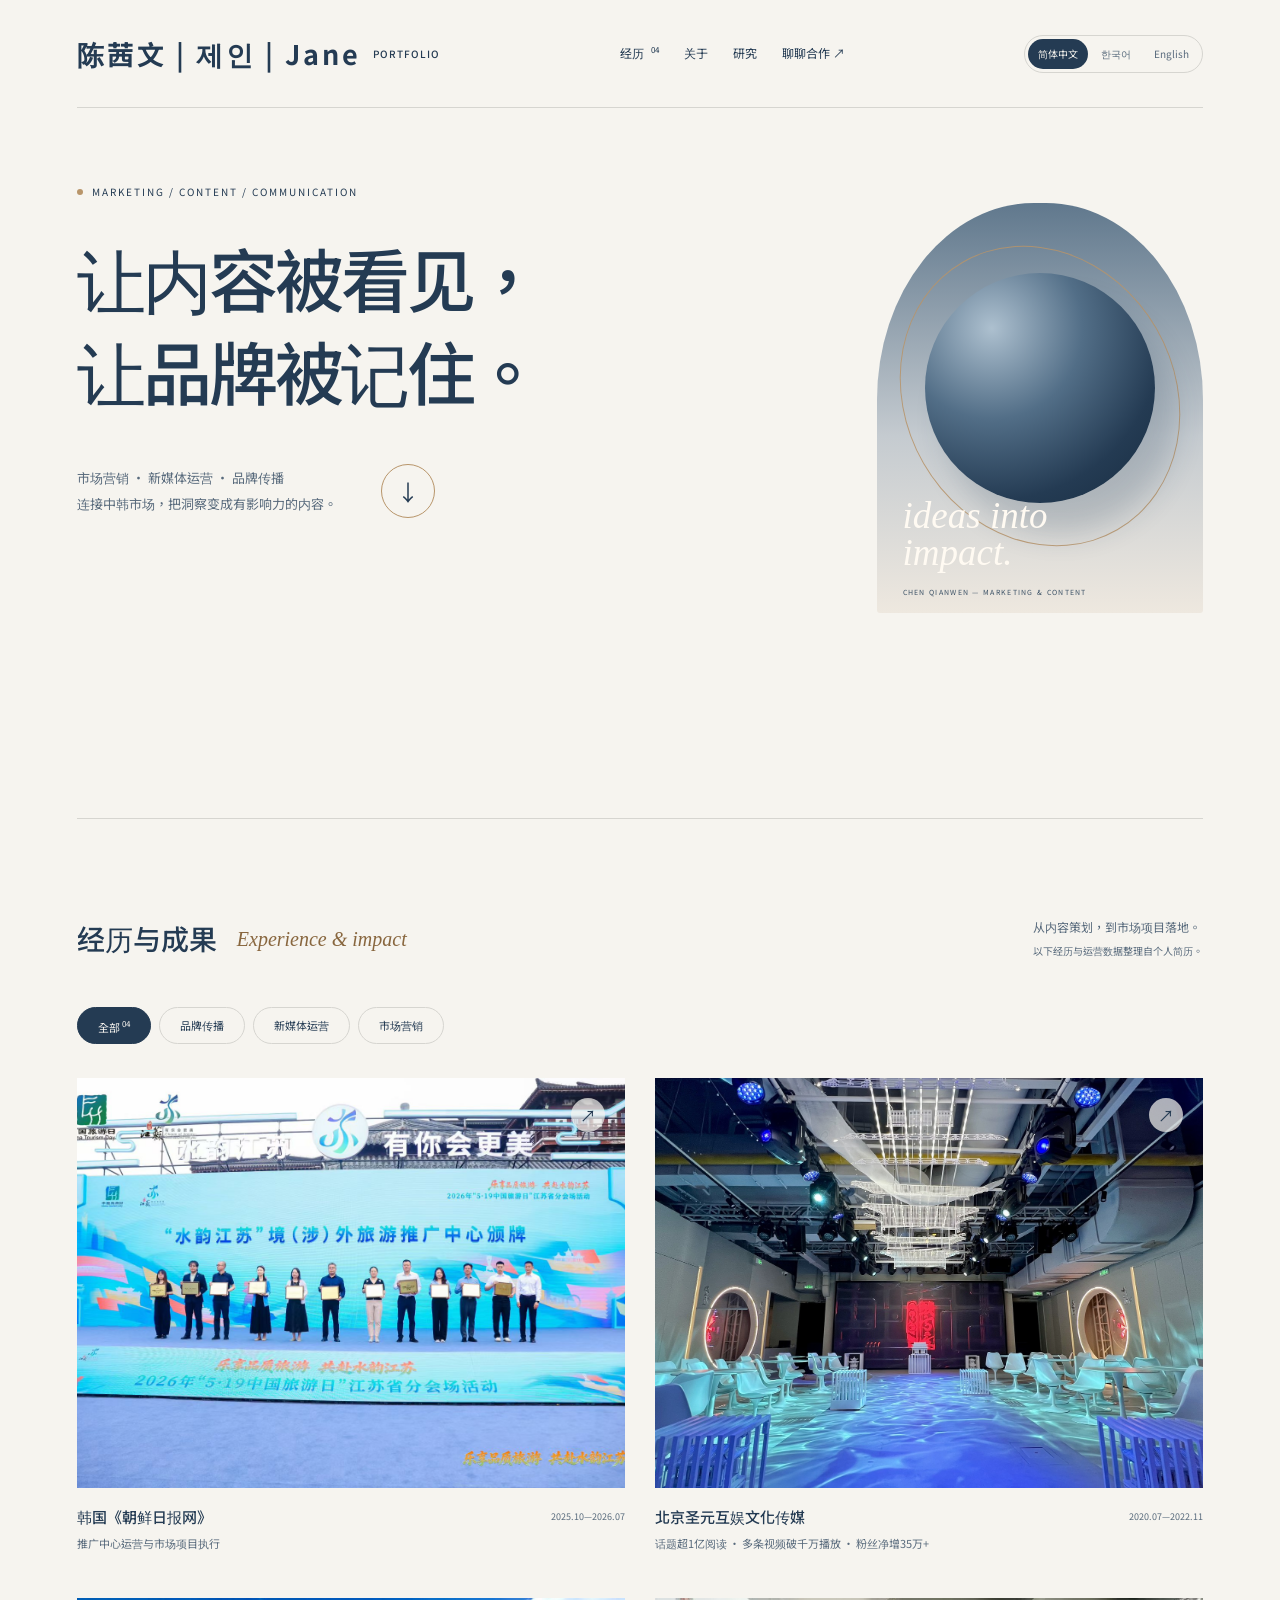
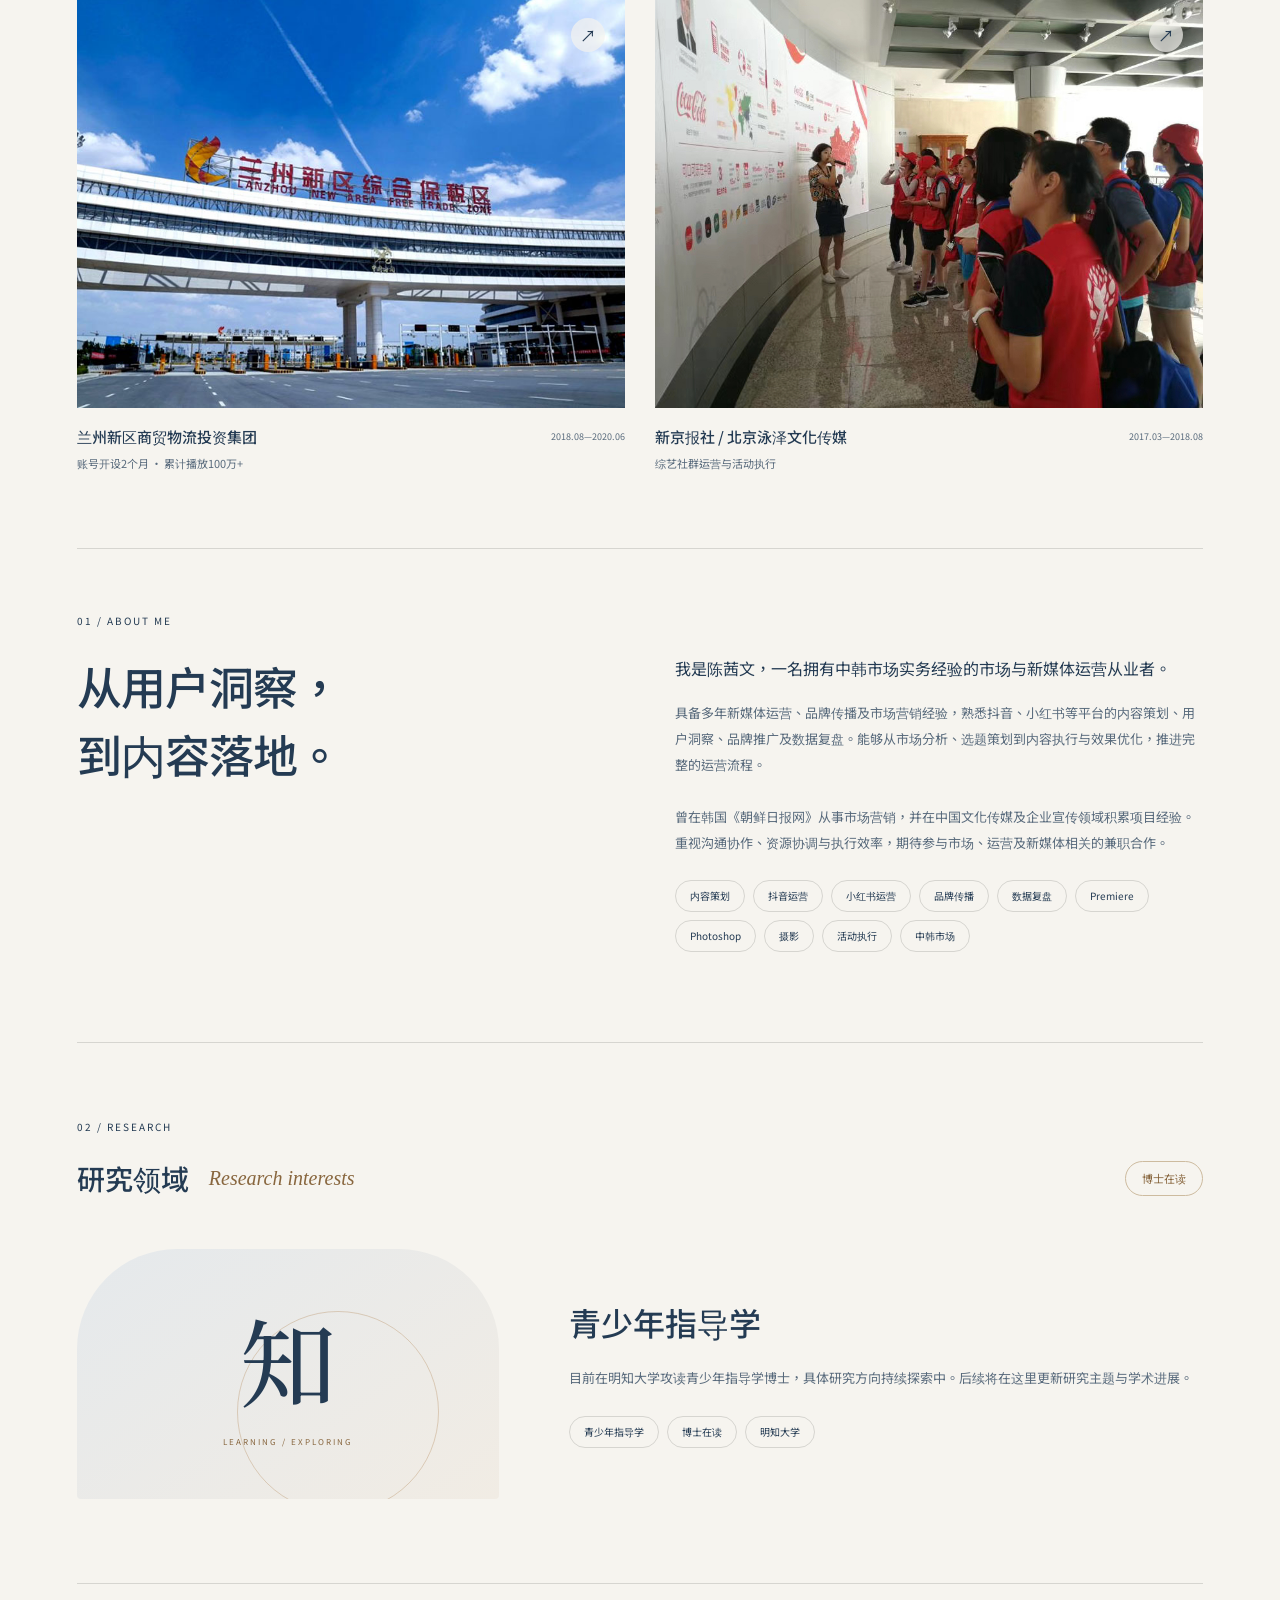
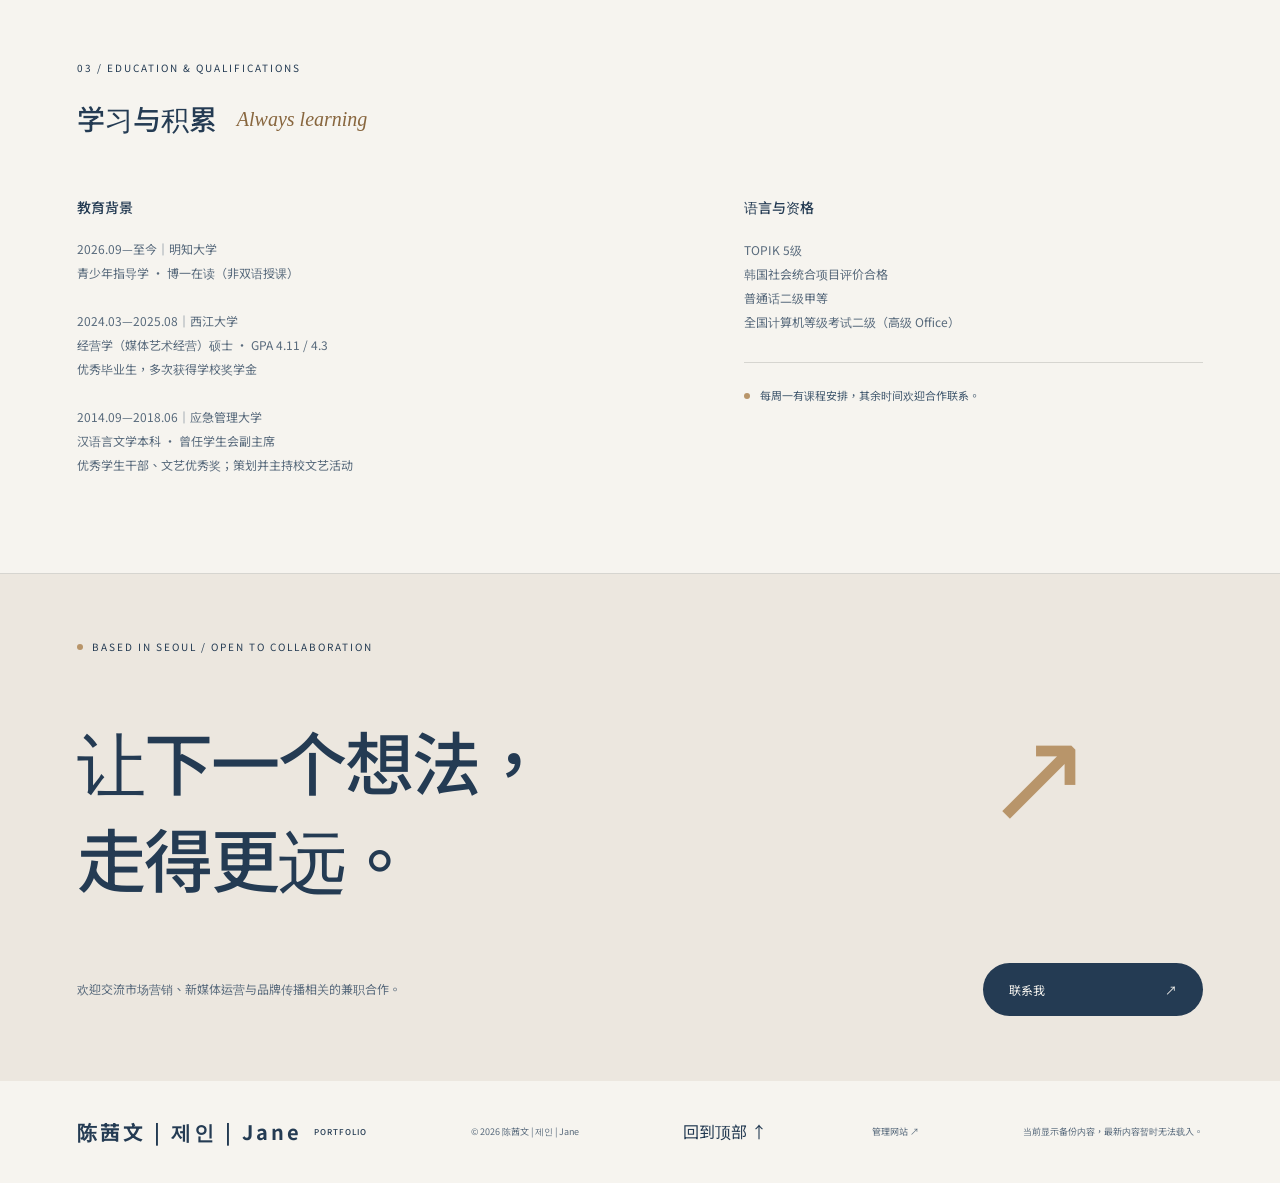
==== docs/index.html @ 46467ba8 "Refresh video portfolio script version" ====
<!doctype html><html lang="zh-Hans"><head><meta charset="utf-8"><meta name="viewport" content="width=device-width,initial-scale=1"><meta name="description" content="陈茜文｜市场营销、新媒体运营与品牌传播。中韩市场经验、内容策划、短视频运营与项目执行。"><meta name="theme-color" content="#f6f4ef"><title>陈茜文｜市场与新媒体运营</title><link rel="stylesheet" href="style.css"><style>
.video-section .section-heading{align-items:flex-start;gap:24px}.video-section .section-heading p{font-size:16px;max-width:480px}.video-grid{display:grid;grid-template-columns:repeat(3,minmax(0,1fr));gap:30px 24px}.video-card{display:block;border:1px solid #deded8;background:#fff;border-radius:8px;overflow:hidden;color:#243b53;text-decoration:none;transition:transform .2s,box-shadow .2s}.video-card:hover{transform:translateY(-4px);box-shadow:0 14px 35px #243b5314}.video-card:focus-visible{outline:3px solid #88663e;outline-offset:4px}.video-cover{aspect-ratio:16/9;position:relative;overflow:hidden;background:#e6eaec}.video-cover img{width:100%;height:100%;object-fit:cover;display:block;transition:transform .3s}.video-card:hover img{transform:scale(1.035)}.video-play{position:absolute;right:12px;bottom:12px;border-radius:24px;background:#243b53ed;color:#fff;padding:6px 13px;font-size:14px}.video-card h3{font-size:17px;line-height:1.6;font-weight:600;margin:18px 18px 10px;overflow-wrap:anywhere}.video-meta{display:flex;flex-wrap:wrap;justify-content:space-between;gap:8px;padding:0 18px 20px;font-size:14px;color:#586a7c}.video-profile{display:inline-block;border-bottom:1px solid #88663e;font-size:16px;padding:8px 0;margin-top:24px}.video-nav{white-space:nowrap}@media(max-width:1000px){.video-grid{grid-template-columns:repeat(2,minmax(0,1fr))}}@media(max-width:600px){.video-grid{grid-template-columns:1fr;gap:22px}.video-section .section-heading{display:block}.video-section .section-heading p{margin-top:18px}.video-card h3{font-size:17px}header nav{flex-wrap:wrap;justify-content:center}}
</style></head>
<body><header><a class="logo" href="#home" aria-label="陈茜文 首页">陈茜文<span>PORTFOLIO</span></a><nav aria-label="主要导航"><a href="#work">经历 <sup>04</sup></a><a href="#about">关于</a><a href="#research" class="research-nav">研究</a><a href="#contact">聊聊合作 ↗</a><a class="video-nav" href="#videos">视频</a></nav><div class="language-switch" role="group" aria-label="Language / 语言 / 언어"><button type="button" data-lang="zh" lang="zh-Hans" aria-pressed="true">简体中文</button><button type="button" data-lang="ko" lang="ko" aria-pressed="false">한국어</button><button type="button" data-lang="en" lang="en" aria-pressed="false">English</button></div></header>
<main><section class="hero" id="home"><div class="eyebrow"><span class="dot"></span> MARKETING / CONTENT / COMMUNICATION</div><h1>让内容被看见，<br>让品牌被记住<span class="period">.</span></h1><div class="hero-bottom"><p>市场营销 · 新媒体运营 · 品牌传播<br>连接中韩市场，把洞察变成有影响力的内容。</p><a class="round-link" href="#work" aria-label="探索项目经历">↓</a><span class="hero-index">BASED IN SEOUL<br>OPEN TO PART-TIME WORK</span></div><div class="hero-art" aria-hidden="true"><div class="art-orbit"></div><div class="art-disc"></div><span>ideas into<br>impact.</span><small>CHEN QIANWEN — MARKETING & CONTENT</small></div></section>
<section class="work section" id="work"><div class="section-heading"><h2>经历与成果<span>Experience & impact</span></h2><p>从内容策划，到市场项目落地。<br><small>以下经历与运营数据整理自个人简历。</small></p></div><div class="filters" role="group" aria-label="筛选经历"><button class="active" data-filter="all" aria-pressed="true">全部 <sup>04</sup></button><button data-filter="brand" aria-pressed="false">品牌传播</button><button data-filter="digital" aria-pressed="false">新媒体运营</button><button data-filter="editorial" aria-pressed="false">市场营销</button></div><div class="projects"><p class="empty-projects">正在读取项目经历…</p></div></section>
<section class="video-section section" id="videos" aria-labelledby="videos-heading"><div class="section-heading"><h2 id="videos-heading"><span class="heading-main">视频剪辑作品</span><span>Video editing</span></h2><p id="videos-intro">选自我的 B 站「XIXI剪的」合集，包含人物混剪、影视剪辑与活动视频。</p></div><div class="video-grid" id="video-gallery"></div><a class="video-profile" href="https://space.bilibili.com/10719712" target="_blank" rel="noopener noreferrer">查看我的 B 站主页</a></section>
<section class="about section" id="about"><div class="eyebrow">01 / ABOUT ME</div><div class="about-content"><h2>从用户洞察，<br>到内容落地。</h2><div><p>我是陈茜文，一名拥有中韩市场实务经验的市场与新媒体运营从业者。</p><p>从市场分析、选题策划到内容执行与效果优化，推动内容与品牌项目落地。</p><p class="template-note"></p><div class="skills"></div></div></div></section>
<section class="research section" id="research" aria-labelledby="research-heading"><div class="eyebrow">02 / RESEARCH</div><div class="section-heading"><h2 id="research-heading"><span class="heading-main">研究领域</span><span>Research interests</span></h2><span class="research-status">博士在读</span></div><div class="research-body"><div class="research-mark" aria-hidden="true"><span>知</span><small>LEARNING / EXPLORING</small></div><div class="research-content"><h3 id="research-area">青少年指导学</h3><p id="research-intro">目前在明知大学攻读青少年指导学博士，具体研究方向持续探索中。</p><div class="skills" id="research-keywords"></div><a id="research-link" target="_blank" rel="noopener noreferrer" hidden></a></div></div></section><section class="education section" id="education"><div class="eyebrow">03 / EDUCATION & QUALIFICATIONS</div><div class="section-heading"><h2>学习与积累<span>Always learning</span></h2></div><div class="education-grid"><div><h3>教育背景</h3><div id="education-content"></div></div><div><h3>语言与资格</h3><div id="qualification-content"></div><div class="availability"><span class="dot"></span><span id="availability"></span></div></div></div></section>
<section class="contact section" id="contact"><div class="eyebrow"><span class="dot"></span> BASED IN SEOUL / OPEN TO COLLABORATION</div><h2>让下一个想法，<br>走得<span class="serif">更远。</span><span class="contact-arrow">↗</span></h2><div class="contact-bottom"><p>欢迎交流市场营销、新媒体运营与品牌传播相关的兼职合作。</p><button id="contact-button">联系我 <span>↗</span></button></div><div id="contact-info" hidden></div></section></main>
<footer><a class="logo" href="#home">陈茜文<span>PORTFOLIO</span></a><p>© <span id="year">2026</span> 陈茜文</p><a href="#home">回到顶部 ↑</a><a id="admin-link" class="admin-link" href="admin/">管理网站</a></footer>
<dialog id="project-dialog"><button class="close" aria-label="关闭经历详情">✕</button><div class="eyebrow">EXPERIENCE / 项目与工作经历</div><h2 id="dialog-title"></h2><p id="dialog-description"></p><dl id="dialog-details"></dl><div class="dialog-note"></div></dialog><script src="ui-i18n.js"></script><script src="script.js?v=bilibili-20261122"></script></body></html>
---- docs/style.css ----
@import url('https://fonts.googleapis.com/css2?family=Noto+Sans+TC:wght@400;500;600;700;900&family=Noto+Serif+TC:wght@500;600&display=swap');
:root{--bg:#f5f4ef;--ink:#252823;--muted:#767970;--line:#d7d8cf;--green:#59694b}*{box-sizing:border-box}html{scroll-behavior:smooth;scroll-padding-top:100px}body{margin:0;background:var(--bg);color:var(--ink);font-family:'Noto Sans TC',sans-serif;-webkit-font-smoothing:antialiased}a{color:inherit;text-decoration:none}button{font:inherit;color:inherit;cursor:pointer}button:focus-visible,a:focus-visible{outline:2px solid var(--green);outline-offset:6px}header{height:108px;margin:0 6%;display:flex;align-items:center;justify-content:space-between;border-bottom:1px solid var(--line)}.logo{font-size:27px;font-weight:700;letter-spacing:3px;display:flex;align-items:center;gap:12px}.logo span{font-size:10px;letter-spacing:1px;font-weight:500}nav{display:flex;gap:38px;font-size:12px}nav sup{font-size:8px;margin-left:4px}.hero{position:relative;min-height:710px;margin:0 6%;padding:76px 0 54px}.eyebrow{font-size:10px;letter-spacing:2px;display:flex;gap:9px;align-items:center}.dot{width:6px;height:6px;border-radius:100%;background:#748064;display:inline-block}h1{font-size:clamp(48px,6.3vw,96px);line-height:1.35;letter-spacing:-4px;font-weight:500;margin:32px 0 34px}.serif{font-family:'Noto Serif TC',serif;font-weight:500}.period{color:var(--green)}.hero-bottom{display:flex;align-items:center;gap:44px}.hero-bottom p{font-size:13px;line-height:2;color:#666b60}.round-link{border:1px solid #aeb4a5;border-radius:100%;width:54px;height:54px;display:grid;place-items:center;font-size:22px;transition:.2s}.round-link:hover{background:var(--ink);color:var(--bg)}.hero-index{font-size:8px;line-height:1.7;letter-spacing:1.5px;display:none}.hero-art{position:absolute;width:30%;height:410px;right:3%;top:95px;background:#e6e7df;overflow:hidden;border-radius:48% 48% 3px 3px}.art-disc{width:230px;height:230px;position:absolute;top:70px;left:50%;transform:translateX(-50%);border-radius:50%;background:radial-gradient(circle at 30% 25%,#d3d9c1,#899674 50%,#4b5a3d 95%);box-shadow:20px 30px 30px #82886b44}.art-orbit{position:absolute;left:50%;top:38px;width:270px;height:310px;transform:translateX(-50%) rotate(-30deg);border:1px solid #b3baa5;border-radius:50%}.hero-art>span{position:absolute;bottom:42px;left:26px;font:italic 37px/1 Georgia,serif;color:#f9faf1;z-index:2}.hero-art>small{position:absolute;bottom:16px;left:26px;font-size:7px;letter-spacing:1.3px;color:#6c7460}.section{padding:76px 0;margin:0 6%;border-top:1px solid var(--line)}.section-heading{display:flex;justify-content:space-between;align-items:center}.section-heading h2{font-size:28px;font-weight:500;display:flex;gap:20px;align-items:center}.section-heading h2 span{font:italic 20px Georgia;color:#818574}.section-heading p{font-size:12px;line-height:1.9;color:#6d7168}.section-heading small{font-size:10px}.filters{display:flex;gap:8px;margin:24px 0 34px}.filters button{border:1px solid var(--line);border-radius:40px;padding:9px 20px;background:transparent;font-size:11px}.filters button.active{background:var(--ink);color:var(--bg);border-color:var(--ink)}.filters sup{font-size:8px}.projects{display:grid;grid-template-columns:1fr 1fr;gap:46px 30px}.project{border:0;padding:0;background:transparent;text-align:left;min-width:0}.project[hidden]{display:none}.project-art{height:410px;position:relative;overflow:hidden}.project-open{position:absolute;right:20px;top:20px;width:34px;height:34px;background:#ffffff55;border-radius:50%;display:grid;place-items:center;transition:transform .25s}.project:hover .project-open{transform:rotate(45deg);background:#fff}.art-caption{position:absolute;bottom:18px;left:22px;font-size:7px;letter-spacing:1.4px}.matcha{background:#dfe3d0}.matcha-type{position:absolute;left:50px;top:46px;font:100px/1.3 'Noto Serif TC',serif;color:#69755255}.tea-box{position:absolute;top:56px;left:48%;width:160px;height:267px;background:#f5f0df;transform:rotate(-9deg);box-shadow:18px 22px 24px #6d765a33;border-left:7px solid #dfd9c8;padding:24px;text-align:center}.tea-box>span{font:48px 'Noto Serif TC',serif;writing-mode:vertical-rl;display:block;margin:auto}.tea-box small{font-size:8px;letter-spacing:3px;display:block;margin-top:20px}.tea-box i{display:block;font-size:7px;font-style:normal;writing-mode:vertical-rl;position:absolute;bottom:24px;right:14px}.digital{background:#dcd3c7}.digital-back{font:italic 57px/.95 Georgia,serif;color:#f4f0e8;position:absolute;left:28px;top:48px}.phone{position:absolute;right:11%;top:40px;width:184px;height:330px;background:#faf8ef;border:5px solid #33382e;border-radius:25px;box-shadow:16px 20px 25px #726b6138;transform:rotate(9deg);padding:15px 12px;overflow:hidden}.phone-top{font:bold 18px Georgia}.phone-top span{float:right;font-size:12px}.phone-circle{height:110px;width:110px;margin:14px auto;background:radial-gradient(circle at 35% 30%,#cad0ab,#7a8960);border-radius:55% 45% 50% 40%}.phone small{font-size:5px;letter-spacing:.7px}.phone h4{font:20px/1.4 'Noto Serif TC',serif;margin:8px 0 12px}.phone-button{font-size:6px;background:#5b6949;color:white;padding:9px;border-radius:20px;text-align:center}.project-meta{display:flex;justify-content:space-between;align-items:start;padding-top:18px;gap:12px}.project-meta h3{font-size:16px;font-weight:500;margin:0}.project-meta h3 span{display:block;font-size:11px;color:var(--muted);margin-top:7px;font-weight:400}.project-meta>span{font-size:10px;color:var(--muted);padding-top:4px}.wide{grid-column:1/-1}.editorial{background:#d7d9d8;height:450px}.book{width:240px;height:330px;background:#f1efe4;position:absolute;left:18%;top:50px;transform:rotate(-10deg);box-shadow:15px 18px 20px #424b4930;border-left:7px solid #d6d4c9;padding:20px}.book small{font-size:6px;line-height:1.6;letter-spacing:1px}.book strong{font:36px/1.2 'Noto Serif TC',serif;display:block;margin-top:14px}.book strong span{font:12px/1.2 Georgia;display:inline-block;margin-left:14px}.book-window{height:105px;margin-top:17px;background:linear-gradient(120deg,#7a8b80 0%,#b8bfae 40%,#d9dbc3 40%,#d9dbc3 45%,#64776d 45%,#87978b 60%,#cbc9b3 60%);border-radius:45px 45px 0 0}.book p{font-size:7px}.editorial-title{position:absolute;right:12%;top:33%;font:italic 48px/1.1 Georgia,serif;color:#6a756d}.editorial-side{position:absolute;right:20px;top:60px;writing-mode:vertical-rl;font-size:7px;letter-spacing:2px}.about{padding-top:64px;padding-bottom:90px}.about-content{display:grid;grid-template-columns:1fr 1fr;gap:70px;margin-top:24px}.about h2{font-size:45px;line-height:1.5;font-weight:500;letter-spacing:-1px;margin:0}.about p{font-size:13px;line-height:2;color:#73776d;margin:0 0 16px}.about p:first-child{color:var(--ink);font-size:16px}.about .template-note{font-size:11px}.skills{display:flex;flex-wrap:wrap;gap:8px;margin-top:24px}.skills span{font-size:10px;border:1px solid var(--line);padding:7px 14px;border-radius:20px}.contact{background:#e8eadf;margin:0;padding:65px 6%}.contact h2{font-size:clamp(40px,5.4vw,78px);line-height:1.4;font-weight:500;letter-spacing:-2px;position:relative}.contact-arrow{position:absolute;right:10%;top:0;font:130px/1 sans-serif;font-weight:200;color:#758165}.contact-bottom{display:flex;justify-content:space-between;align-items:center}.contact-bottom p{font-size:12px;line-height:2;color:#6e7664}.contact-bottom button{background:var(--ink);border:0;color:#f5f4ef;border-radius:50px;padding:18px 26px;font-size:12px;min-width:220px;display:flex;justify-content:space-between}.contact-bottom button:hover{background:var(--green)}#contact-info{padding:24px;margin-top:24px;border:1px solid #bec5b2;font-size:13px;line-height:1.8}footer{padding:35px 6%;display:flex;justify-content:space-between;align-items:center}footer .logo{font-size:20px}footer .logo span{font-size:8px}footer p,footer>a:last-child{font-size:9px;color:var(--muted)}dialog{border:0;background:var(--bg);padding:54px;max-width:640px;width:90%;color:var(--ink);box-shadow:0 20px 100px #0003}dialog::backdrop{background:#25282399;backdrop-filter:blur(5px)}dialog h2{font-size:32px;margin:25px 0}dialog p{font-size:14px;line-height:2;color:#68705e}.close{position:absolute;right:20px;top:18px;border:0;background:none;font-size:22px}dl{display:grid;grid-template-columns:70px 1fr;font-size:12px;gap:12px;margin:30px 0}dd{margin:0;color:#68705e}.dialog-note{font-size:11px;line-height:1.8;padding-top:20px;border-top:1px solid var(--line);color:var(--muted)}
@media(min-width:1500px){header,main>.section:not(.contact),.hero{max-width:1400px;margin-left:auto;margin-right:auto}.hero-index{display:block}}@media(max-width:900px){.hero{min-height:630px}.hero-art{width:32%;height:330px;top:110px;right:0}.art-disc{width:180px;height:180px}.art-orbit{width:210px;height:240px}.hero-art>span{font-size:30px}.project-art{height:350px}.tea-box{left:42%;width:140px;height:240px}.matcha-type{left:25px}.phone{right:8%;width:160px;height:292px}.phone-circle{width:85px;height:85px}.editorial-title{right:8%;font-size:36px}.book{left:12%}.section-heading h2{display:block}.section-heading h2 span{display:block;margin-top:6px}.about-content{gap:35px}.about h2{font-size:38px}}
@media(max-width:600px){header{height:84px;margin:0 6%}.logo{font-size:23px;gap:7px}.logo span{font-size:8px}nav{gap:18px;font-size:10px}nav a:last-child{display:none}.hero{padding-top:42px;min-height:820px}.eyebrow{font-size:8px;letter-spacing:1.2px}h1{font-size:49px;letter-spacing:-2px;margin-top:25px}.hero-bottom{gap:25px}.hero-bottom p{font-size:11px}.round-link{width:44px;height:44px}.hero-art{top:400px;width:100%;height:330px;border-radius:45% 45% 3px 3px}.art-disc{width:210px;height:210px;top:40px}.art-orbit{top:15px;width:255px;height:280px}.hero-art>span{left:26px;bottom:35px;font-size:35px}.hero-art>small{bottom:12px}.section{padding:40px 0}.section-heading{display:block}.section-heading h2{font-size:24px;display:flex;gap:14px}.section-heading h2 span{font-size:17px;margin:0}.section-heading p{font-size:11px}.filters{gap:6px;margin:24px 0}.filters button{padding:8px 12px;font-size:10px}.projects{grid-template-columns:1fr;gap:32px}.wide{grid-column:auto}.project-art{height:360px}.tea-box{left:48%}.digital-back{font-size:54px}.phone{right:16%;width:168px;height:305px}.phone-circle{width:95px;height:95px}.editorial{height:370px}.book{width:200px;height:280px;left:18%;top:40px;padding:16px}.book strong{font-size:31px}.book-window{height:80px}.editorial-title{font-size:24px;right:5%;top:70%;z-index:2}.editorial-side{right:14px;top:35px;font-size:6px}.about-content{grid-template-columns:1fr;gap:24px}.about h2{font-size:36px}.contact{padding:42px 6%}.contact h2{font-size:42px}.contact-arrow{font-size:65px;right:0;top:35px}.contact-bottom{display:block}.contact-bottom button{margin-top:24px;width:100%}footer{gap:20px;flex-wrap:wrap}footer p{order:3;width:100%;margin:0}dialog{padding:44px 25px}dialog h2{font-size:25px}}
@media(prefers-reduced-motion:reduce){html{scroll-behavior:auto}*{transition:none!important}}
.about-content h2,.about-content p,.contact-bottom p{white-space:pre-line}.project-art.uploaded{background:#e8eadf}.uploaded img{width:100%;height:100%;object-fit:cover;transition:transform .35s}.project:hover .uploaded img{transform:scale(1.025)}.no-image{display:grid;place-items:center;height:100%;font-size:28px;color:#68705e}.dialog-image{width:100%;max-height:360px;object-fit:contain;background:#e9ebdf;margin-top:10px}dialog{max-height:85vh;overflow:auto}.contact-item{display:block;font-size:18px;padding:12px 0;border-bottom:1px solid #c7cebb;overflow-wrap:anywhere}.admin-link{font-size:9px;color:#767970}.content-error,.empty-projects{font-size:12px;line-height:1.8;color:#767970}footer{gap:16px}.project-art{isolation:isolate}
h1,.hero-bottom p{white-space:pre-line}h1{font-size:clamp(44px,5.4vw,82px);letter-spacing:-3px}.hero-art{right:0;width:29%}.project-meta h3{font-size:15px}.project-meta>span{font-size:9px;white-space:nowrap}.experience-art{display:flex;flex-direction:column;justify-content:center;padding:38px;background:#dce3d0;color:#3c4c32}.experience-brand{background:#e7ddd0;color:#62503f}.experience-digital{background:#dce1dd;color:#43564c}.case-number{position:absolute;top:0;right:25px;font:180px/1 Georgia,serif;opacity:.08}.case-label{font-size:9px;letter-spacing:1px;position:relative;z-index:1}.case-headline{font-size:clamp(22px,2.6vw,36px);line-height:1.6;font-weight:500;max-width:90%;margin:24px 0;position:relative;z-index:1}.case-company{font-size:10px;letter-spacing:1px;position:relative;z-index:1}.case-lines{position:absolute;bottom:-60px;right:-40px;width:270px;height:200px;border:1px solid currentColor;border-radius:50%;transform:rotate(-25deg);opacity:.15}.case-lines:after{content:'';position:absolute;inset:16px;border:1px solid currentColor;border-radius:50%}.education-grid{display:grid;grid-template-columns:1.3fr 1fr;gap:70px;margin:20px 0}.education-grid h3{font-size:14px;font-weight:500;margin-bottom:20px}#education-content,#qualification-content{white-space:pre-line;font-size:12px;line-height:2;color:#72776b}.availability{border-top:1px solid var(--line);margin-top:28px;padding-top:22px;display:flex;align-items:start;gap:10px;font-size:11px;line-height:1.9;color:#657451}.availability .dot{margin-top:8px;flex-shrink:0}#dialog-description{white-space:pre-line}.project-external{display:inline-block;border-bottom:1px solid #889578;font-size:12px;margin-bottom:22px;padding:8px 0}.dialog-note:empty{display:none}@media(max-width:600px){h1{font-size:39px;letter-spacing:-1.5px}.hero-art{width:100%}.education-grid{grid-template-columns:1fr;gap:25px}.project-meta{flex-direction:column;gap:5px}.project-art{height:320px}.experience-art{padding:27px}.case-headline{font-size:27px}.hero-bottom p{font-size:10px}.round-link{flex-shrink:0}}
/* Palette 01 — cream, deep navy, muted gold. */
:root{--bg:#f6f4ef;--ink:#243b53;--muted:#586a7c;--line:#d6d5d0;--green:#243b53;--gold:#b8956a}
body{background:var(--bg);color:var(--ink)}::selection{background:#d9c4a7;color:#243b53}.dot{background:var(--gold)}.hero-bottom p,.section-heading p,.about p,.contact-bottom p{color:var(--muted)}.section-heading h2 span{color:#88663e}.period{color:var(--gold)}.round-link{border-color:var(--gold)}.round-link:hover{background:var(--ink);color:var(--bg)}.hero-art{background:linear-gradient(180deg,#60788d 0%,#c5cbd0 57%,#eee8df 100%)}.art-disc{background:radial-gradient(circle at 29% 24%,#adc0cf 0%,#526e87 38%,#243b53 72%,#172c40 100%);box-shadow:20px 30px 30px #243b5333}.art-orbit{border-color:#b8956a;opacity:.85}.hero-art>span{color:#fffaf2}.hero-art>small{color:#3c5266}.filters button.active{background:var(--ink);color:var(--bg)}.project-open{background:#f6f4efb3;color:#243b53}.project:hover .project-open{background:#fffaf2}.experience-art{background:#e9e8e3;color:#243b53}.experience-brand{background:#eee7dc;color:#243b53}.experience-digital{background:#e6eaec;color:#243b53}.case-label{color:#586a7c}.case-lines{color:#a27c4d;opacity:.35}.case-number{color:#243b53;opacity:.065}.project-art.uploaded,.dialog-image{background:#e6eaec}.case-company{color:#42596f}.project-meta h3 span,.project-meta>span{color:#586a7c}.about p:first-child{color:#243b53}#education-content,#qualification-content{color:#586a7c}.availability{color:#42596f}.contact{background:#ece7df}.contact-arrow{color:#b8956a}.contact-bottom button{background:#243b53;color:#f6f4ef}.contact-bottom button:hover{background:#344f68}#contact-info{border-color:#cdbb9f}.contact-item{border-color:#d0c7b8}.contact-item:hover,.project-external:hover{color:#88663e}.project-external{border-color:#b8956a}.admin-link,.content-error,.empty-projects,footer p,footer>a:last-child{color:#586a7c}dialog p,dd{color:#586a7c}dialog::backdrop{background:#172c4099}.dialog-note{color:#586a7c}
header{gap:24px}.language-switch{display:flex;gap:3px;flex-shrink:0;border:1px solid #d6d5d0;border-radius:30px;padding:3px}.language-switch button{font:inherit;font-size:10px;padding:7px 10px;border:0;border-radius:24px;color:#586a7c;background:transparent;white-space:nowrap}.language-switch button[aria-pressed="true"]{background:#243b53;color:#f6f4ef}.language-switch button:hover{background:#e6eaec;color:#243b53}.language-switch button[aria-pressed="true"]:hover{background:#344f68;color:#fff}.section-heading h2 .heading-main{font:inherit;color:inherit;margin:0}.contact-heading-text{white-space:pre-line}.hero h1{max-width:66%}html[lang="en"] .hero h1,html[lang="ko"] .hero h1{font-size:clamp(34px,4.2vw,64px);letter-spacing:-1.8px;line-height:1.45;word-break:keep-all}html[lang="en"] .hero-bottom p,html[lang="ko"] .hero-bottom p{max-width:56%;font-size:12px}.case-company{overflow-wrap:anywhere}.project-meta h3{overflow-wrap:anywhere}.project-meta>span{flex-shrink:0}html[lang="en"] .logo,html[lang="ko"] .logo{font-size:20px;letter-spacing:1px}html[lang="en"] .hero-index,html[lang="ko"] .hero-index{display:none}.case-headline{overflow-wrap:anywhere}.language-switch button:focus-visible{outline-color:#88663e}@media(max-width:1000px){header{gap:16px;flex-wrap:wrap;height:auto;min-height:108px;padding:20px 0}.language-switch{margin-left:auto}nav{gap:22px}}@media(max-width:600px){header{min-height:125px;padding:18px 0;gap:15px}header nav{gap:18px}.language-switch{width:100%;justify-content:center;margin:0}.language-switch button{flex:1;font-size:11px}.hero h1{max-width:100%}html[lang="en"] .hero h1,html[lang="ko"] .hero h1{font-size:32px;letter-spacing:-.9px}html[lang="en"] .hero-bottom p,html[lang="ko"] .hero-bottom p{max-width:78%;font-size:10px}.hero-bottom{gap:18px}.hero-art{top:410px}.section-heading h2{flex-wrap:wrap;gap:6px 14px}html[lang="en"] .logo,html[lang="ko"] .logo{font-size:16px}.filters{flex-wrap:wrap}.case-headline{font-size:25px}}
.research-status{font-size:11px;color:#88663e;border:1px solid #cdbb9f;border-radius:24px;padding:8px 16px;white-space:nowrap}.research-body{display:grid;grid-template-columns:1fr 1.5fr;gap:70px;align-items:center;margin:26px 0 8px}.research-mark{min-height:250px;border-radius:100px 100px 4px 4px;background:linear-gradient(145deg,#e5e9ec,#f1ece4);display:flex;flex-direction:column;align-items:center;justify-content:center;position:relative;overflow:hidden}.research-mark:before{content:'';position:absolute;width:200px;height:200px;border:1px solid #b8956a;border-radius:50%;transform:translate(50px,38px);opacity:.4}.research-mark>span{font-family:'Noto Serif TC',serif;font-size:96px;line-height:1.2;color:#243b53;z-index:1;font-weight:500}.research-mark>small{font-size:8px;letter-spacing:2px;color:#88663e;margin-top:20px;z-index:1}.research-content h3{font-size:32px;font-weight:500;margin:0 0 20px;line-height:1.4}.research-content>p{white-space:pre-line;font-size:13px;line-height:2;color:#586a7c}.research-content .skills{margin-top:25px}#research-link{display:inline-block;margin-top:24px;border-bottom:1px solid #b8956a;padding:6px 0;font-size:12px}#research-link[hidden]{display:none}.research-nav{white-space:nowrap}header nav{gap:25px}@media(max-width:900px){.research-body{gap:35px;grid-template-columns:1fr 1.4fr}.research-content h3{font-size:27px}}@media(max-width:600px){header nav{gap:15px}.research .section-heading{display:flex;flex-wrap:wrap;gap:12px;margin-bottom:25px}.research .section-heading h2{margin:0}.research-body{grid-template-columns:1fr;gap:24px}.research-mark{min-height:170px;border-radius:70px 70px 4px 4px}.research-mark>span{font-size:68px}.research-content h3{font-size:27px}.research-content>p{font-size:12px}html[lang="en"] header .logo,html[lang="ko"] header .logo{font-size:15px}html[lang="en"] header nav,html[lang="ko"] header nav{gap:14px}}
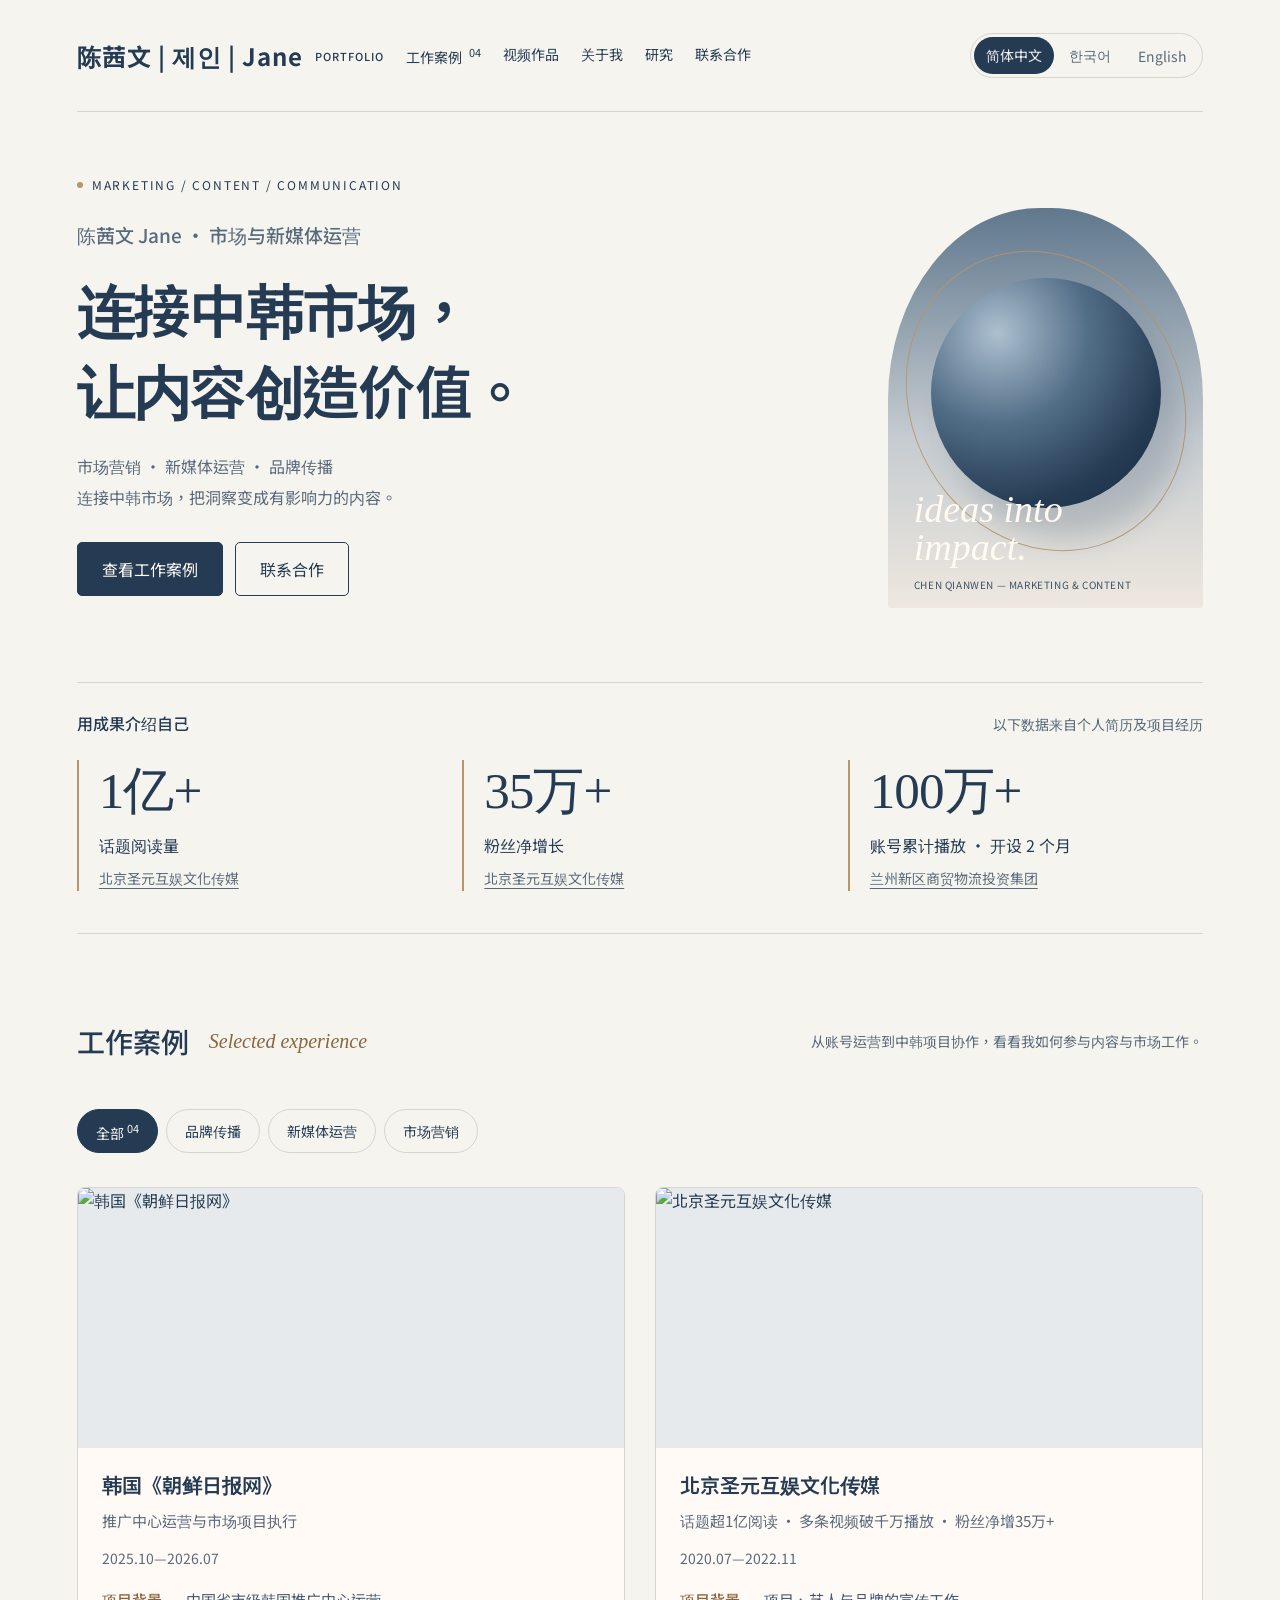
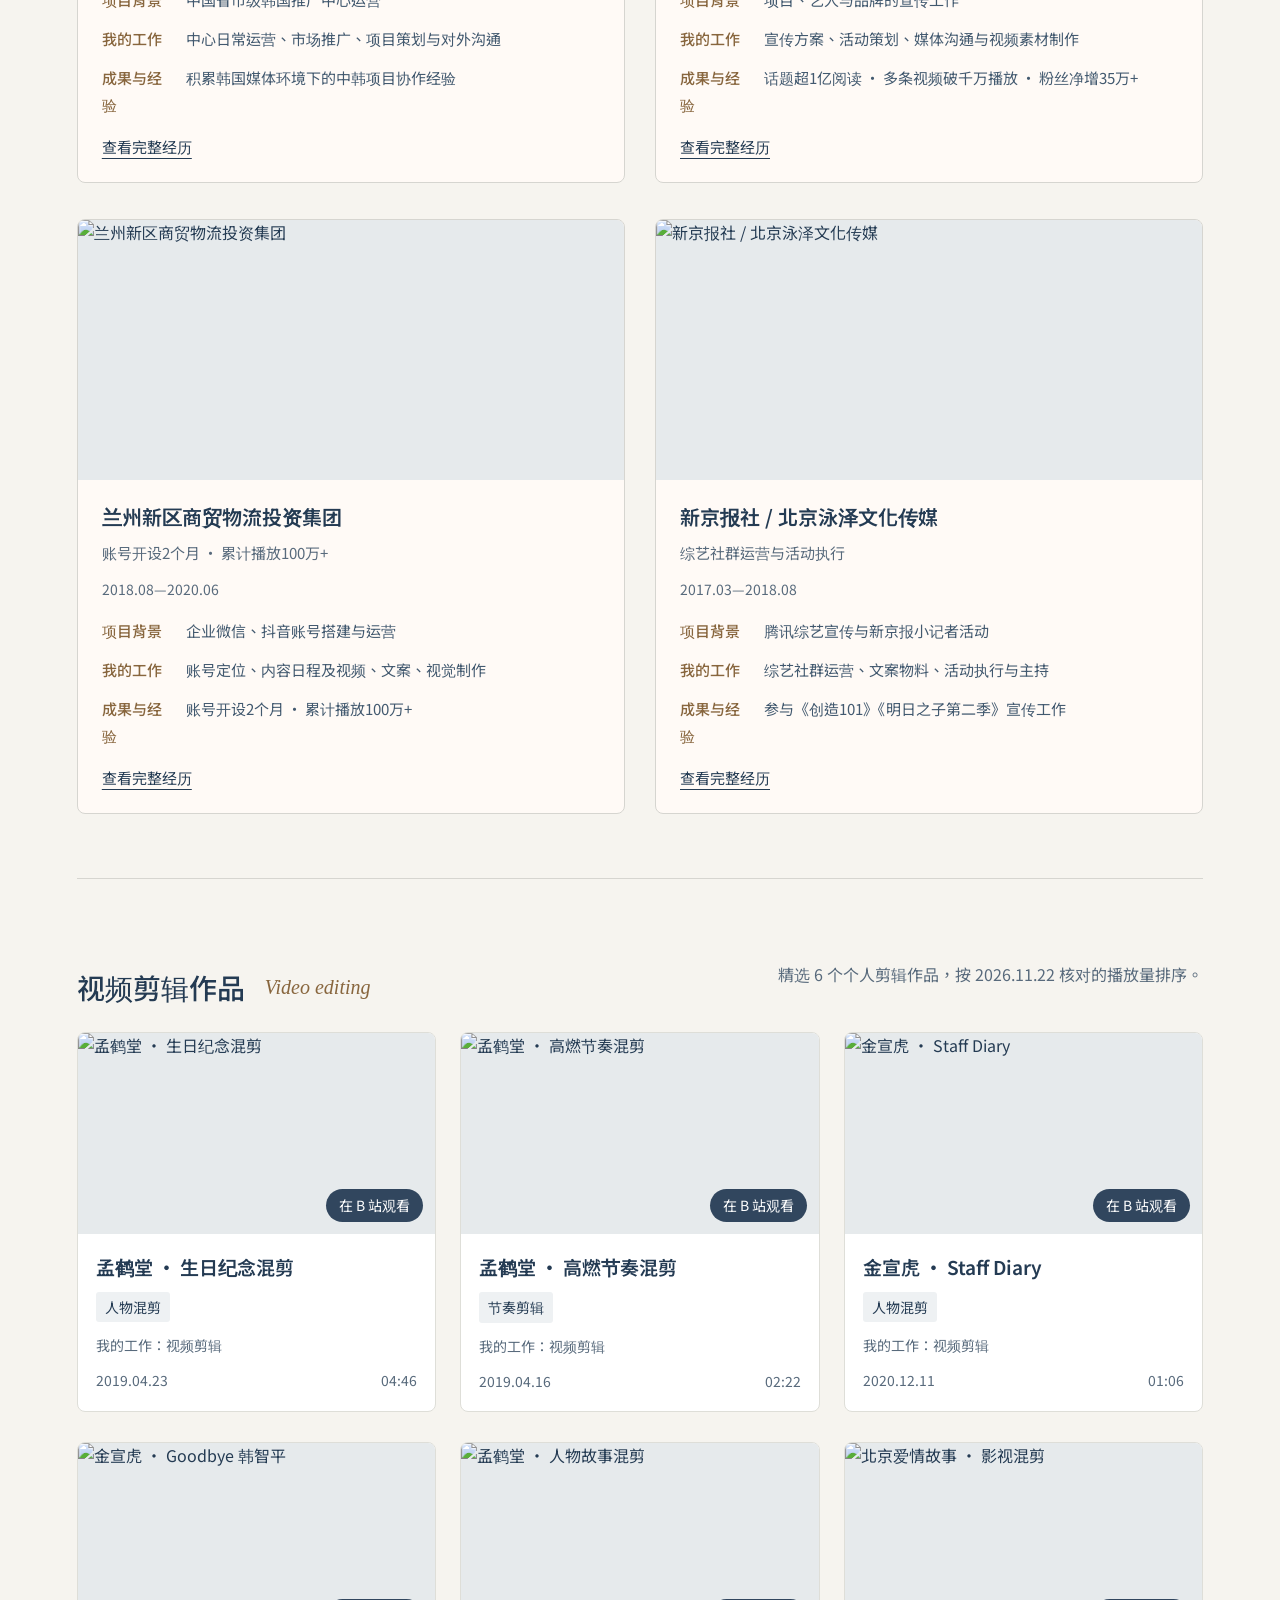
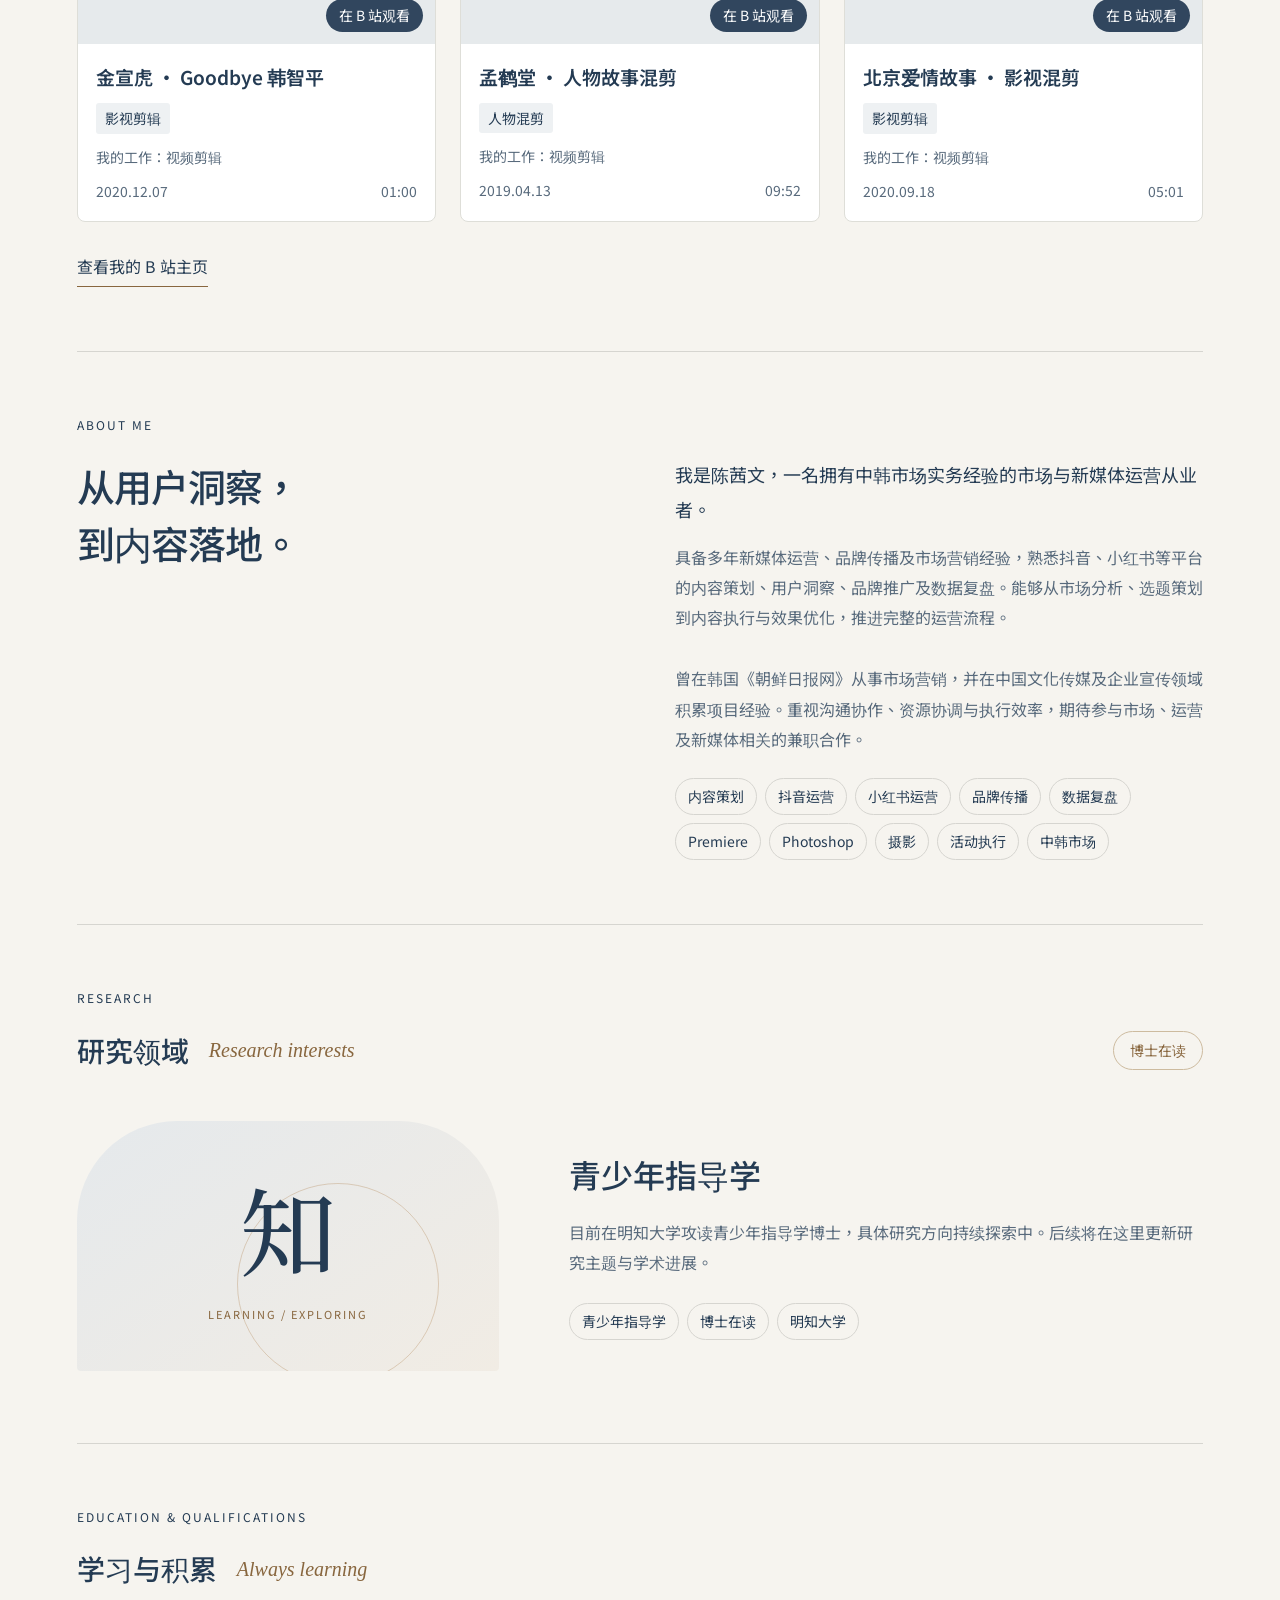
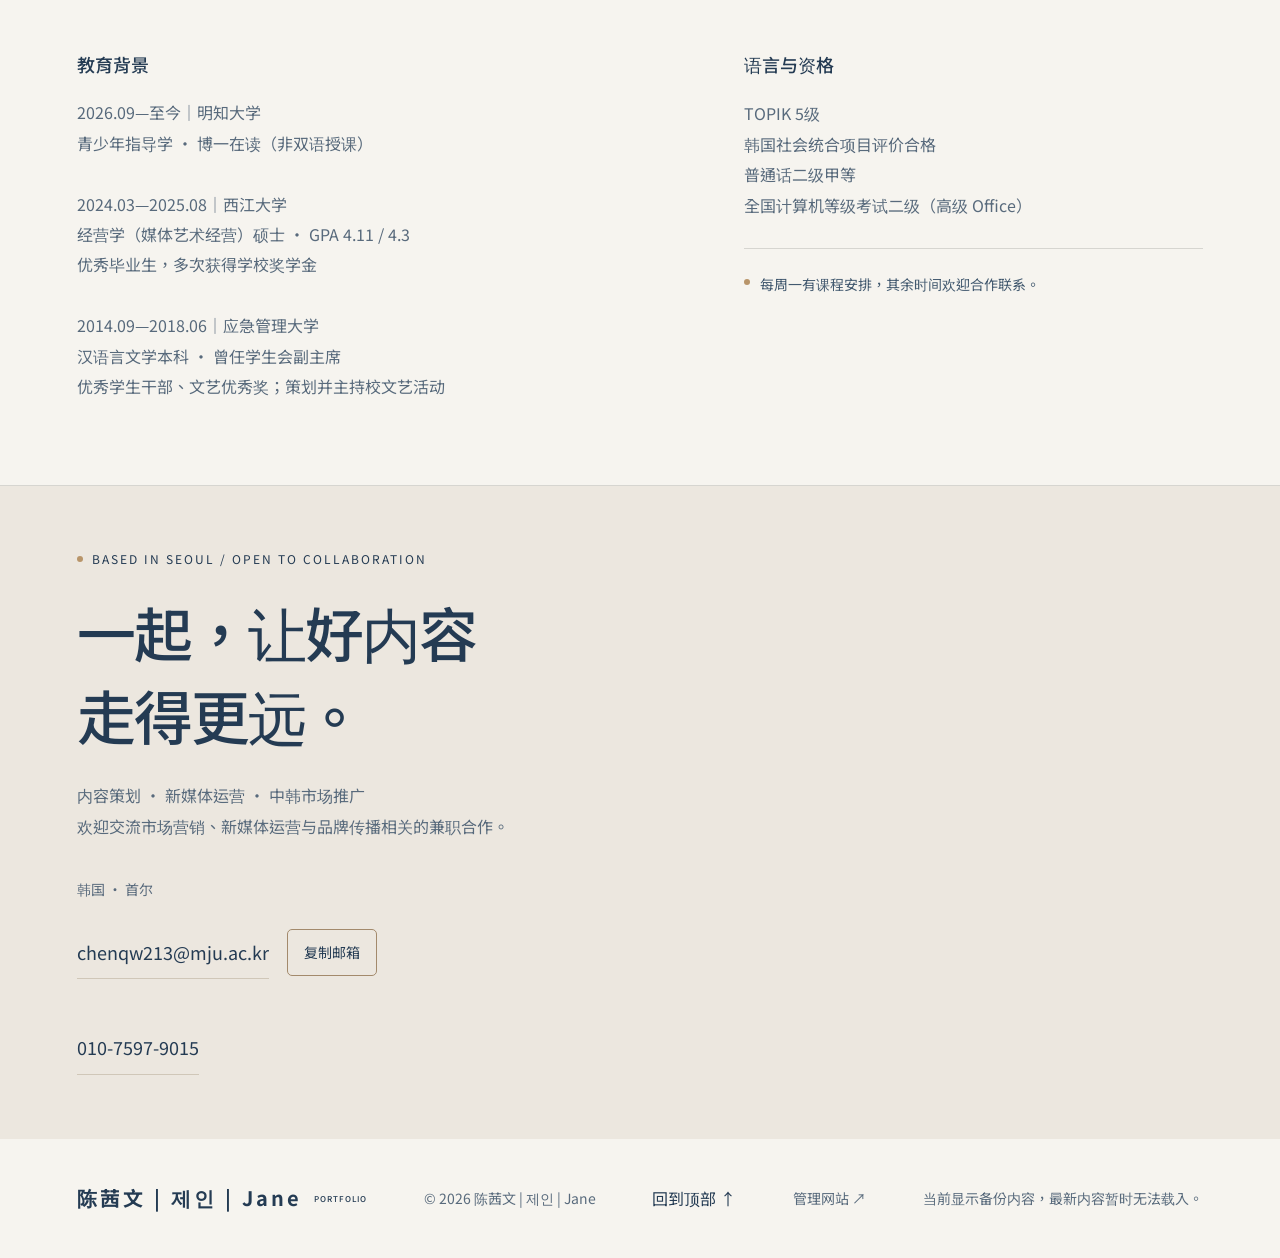
==== commit 180cf12e: "Refine portfolio identity, case studies and contact experience" ====
--- a/docs/index.html
+++ b/docs/index.html
@@ -1,16 +1,14 @@
 <!doctype html><html lang="zh-Hans"><head><meta charset="utf-8"><meta name="viewport" content="width=device-width,initial-scale=1"><meta name="description" content="陈茜文｜市场营销、新媒体运营与品牌传播。中韩市场经验、内容策划、短视频运营与项目执行。"><meta name="theme-color" content="#f6f4ef"><title>陈茜文｜市场与新媒体运营</title><link rel="stylesheet" href="style.css"><style>
 .video-section .section-heading{align-items:flex-start;gap:24px}.video-section .section-heading p{font-size:16px;max-width:480px}.video-grid{display:grid;grid-template-columns:repeat(3,minmax(0,1fr));gap:30px 24px}.video-card{display:block;border:1px solid #deded8;background:#fff;border-radius:8px;overflow:hidden;color:#243b53;text-decoration:none;transition:transform .2s,box-shadow .2s}.video-card:hover{transform:translateY(-4px);box-shadow:0 14px 35px #243b5314}.video-card:focus-visible{outline:3px solid #88663e;outline-offset:4px}.video-cover{aspect-ratio:16/9;position:relative;overflow:hidden;background:#e6eaec}.video-cover img{width:100%;height:100%;object-fit:cover;display:block;transition:transform .3s}.video-card:hover img{transform:scale(1.035)}.video-play{position:absolute;right:12px;bottom:12px;border-radius:24px;background:#243b53ed;color:#fff;padding:6px 13px;font-size:14px}.video-card h3{font-size:17px;line-height:1.6;font-weight:600;margin:18px 18px 10px;overflow-wrap:anywhere}.video-meta{display:flex;flex-wrap:wrap;justify-content:space-between;gap:8px;padding:0 18px 20px;font-size:14px;color:#586a7c}.video-profile{display:inline-block;border-bottom:1px solid #88663e;font-size:16px;padding:8px 0;margin-top:24px}.video-nav{white-space:nowrap}@media(max-width:1000px){.video-grid{grid-template-columns:repeat(2,minmax(0,1fr))}}@media(max-width:600px){.video-grid{grid-template-columns:1fr;gap:22px}.video-section .section-heading{display:block}.video-section .section-heading p{margin-top:18px}.video-card h3{font-size:17px}header nav{flex-wrap:wrap;justify-content:center}}
-</style></head>
+</style><link rel="stylesheet" href="polish.css?v=20261122"></head>
 <body><header><a class="logo" href="#home" aria-label="陈茜文 首页">陈茜文<span>PORTFOLIO</span></a><nav aria-label="主要导航"><a href="#work">经历 <sup>04</sup></a><a href="#about">关于</a><a href="#research" class="research-nav">研究</a><a href="#contact">聊聊合作 ↗</a><a class="video-nav" href="#videos">视频</a></nav><div class="language-switch" role="group" aria-label="Language / 语言 / 언어"><button type="button" data-lang="zh" lang="zh-Hans" aria-pressed="true">简体中文</button><button type="button" data-lang="ko" lang="ko" aria-pressed="false">한국어</button><button type="button" data-lang="en" lang="en" aria-pressed="false">English</button></div></header>
-<main><section class="hero" id="home"><div class="eyebrow"><span class="dot"></span> MARKETING / CONTENT / COMMUNICATION</div><h1>让内容被看见，<br>让品牌被记住<span class="period">.</span></h1><div class="hero-bottom"><p>市场营销 · 新媒体运营 · 品牌传播<br>连接中韩市场，把洞察变成有影响力的内容。</p><a class="round-link" href="#work" aria-label="探索项目经历">↓</a><span class="hero-index">BASED IN SEOUL<br>OPEN TO PART-TIME WORK</span></div><div class="hero-art" aria-hidden="true"><div class="art-orbit"></div><div class="art-disc"></div><span>ideas into<br>impact.</span><small>CHEN QIANWEN — MARKETING & CONTENT</small></div></section>
-<section class="work section" id="work"><div class="section-heading"><h2>经历与成果<span>Experience & impact</span></h2><p>从内容策划，到市场项目落地。<br><small>以下经历与运营数据整理自个人简历。</small></p></div><div class="filters" role="group" aria-label="筛选经历"><button class="active" data-filter="all" aria-pressed="true">全部 <sup>04</sup></button><button data-filter="brand" aria-pressed="false">品牌传播</button><button data-filter="digital" aria-pressed="false">新媒体运营</button><button data-filter="editorial" aria-pressed="false">市场营销</button></div><div class="projects"><p class="empty-projects">正在读取项目经历…</p></div></section>
+<main><section class="hero" id="home"><div class="eyebrow"><span class="dot"></span> MARKETING / CONTENT / COMMUNICATION</div><p class="hero-identity"></p><h1>让内容被看见，<br>让品牌被记住<span class="period">.</span></h1><div class="hero-bottom"><p>市场营销 · 新媒体运营 · 品牌传播<br>连接中韩市场，把洞察变成有影响力的内容。</p><a class="round-link" href="#work" aria-label="探索项目经历">↓</a><span class="hero-index">BASED IN SEOUL<br>OPEN TO PART-TIME WORK</span></div><div class="hero-actions"></div><div class="hero-art" aria-hidden="true"><div class="art-orbit"></div><div class="art-disc"></div><span>ideas into<br>impact.</span><small>CHEN QIANWEN — MARKETING & CONTENT</small></div></section>
+<section class="impact-section" aria-labelledby="impact-heading"><div class="impact-intro"><h2 id="impact-heading"></h2><p></p></div><div class="impact-grid"></div></section><section class="work section" id="work"><div class="section-heading"><h2>经历与成果<span>Experience & impact</span></h2><p>从内容策划，到市场项目落地。<br><small>以下经历与运营数据整理自个人简历。</small></p></div><div class="filters" role="group" aria-label="筛选经历"><button class="active" data-filter="all" aria-pressed="true">全部 <sup>04</sup></button><button data-filter="brand" aria-pressed="false">品牌传播</button><button data-filter="digital" aria-pressed="false">新媒体运营</button><button data-filter="editorial" aria-pressed="false">市场营销</button></div><div class="projects"><p class="empty-projects">正在读取项目经历…</p></div></section>
 <section class="video-section section" id="videos" aria-labelledby="videos-heading"><div class="section-heading"><h2 id="videos-heading"><span class="heading-main">视频剪辑作品</span><span>Video editing</span></h2><p id="videos-intro">选自我的 B 站「XIXI剪的」合集，包含人物混剪、影视剪辑与活动视频。</p></div><div class="video-grid" id="video-gallery"></div><a class="video-profile" href="https://space.bilibili.com/10719712" target="_blank" rel="noopener noreferrer">查看我的 B 站主页</a></section>
 <section class="about section" id="about"><div class="eyebrow">01 / ABOUT ME</div><div class="about-content"><h2>从用户洞察，<br>到内容落地。</h2><div><p>我是陈茜文，一名拥有中韩市场实务经验的市场与新媒体运营从业者。</p><p>从市场分析、选题策划到内容执行与效果优化，推动内容与品牌项目落地。</p><p class="template-note"></p><div class="skills"></div></div></div></section>
 <section class="research section" id="research" aria-labelledby="research-heading"><div class="eyebrow">02 / RESEARCH</div><div class="section-heading"><h2 id="research-heading"><span class="heading-main">研究领域</span><span>Research interests</span></h2><span class="research-status">博士在读</span></div><div class="research-body"><div class="research-mark" aria-hidden="true"><span>知</span><small>LEARNING / EXPLORING</small></div><div class="research-content"><h3 id="research-area">青少年指导学</h3><p id="research-intro">目前在明知大学攻读青少年指导学博士，具体研究方向持续探索中。</p><div class="skills" id="research-keywords"></div><a id="research-link" target="_blank" rel="noopener noreferrer" hidden></a></div></div></section><section class="education section" id="education"><div class="eyebrow">03 / EDUCATION & QUALIFICATIONS</div><div class="section-heading"><h2>学习与积累<span>Always learning</span></h2></div><div class="education-grid"><div><h3>教育背景</h3><div id="education-content"></div></div><div><h3>语言与资格</h3><div id="qualification-content"></div><div class="availability"><span class="dot"></span><span id="availability"></span></div></div></div></section>
 <section class="contact section" id="contact"><div class="eyebrow"><span class="dot"></span> BASED IN SEOUL / OPEN TO COLLABORATION</div><h2>让下一个想法，<br>走得<span class="serif">更远。</span><span class="contact-arrow">↗</span></h2><div class="contact-bottom"><p>欢迎交流市场营销、新媒体运营与品牌传播相关的兼职合作。</p><button id="contact-button">联系我 <span>↗</span></button></div><div id="contact-info" hidden></div></section></main>
 <footer><a class="logo" href="#home">陈茜文<span>PORTFOLIO</span></a><p>© <span id="year">2026</span> 陈茜文</p><a href="#home">回到顶部 ↑</a><a id="admin-link" class="admin-link" href="admin/">管理网站</a></footer>
-<dialog id="project-dialog"><button class="close" aria-label="关闭经历详情">✕</button><div class="eyebrow">EXPERIENCE / 项目与工作经历</div><h2 id="dialog-title"></h2><p id="dialog-description"></p><dl id="dialog-details"></dl><div class="dialog-note"></div></dialog><script src="ui-i18n.js"></script><script src="script.js?v=bilibili-20261122"></script></body></html>
+<dialog id="project-dialog"><button class="close" aria-label="关闭经历详情">✕</button><div class="eyebrow">EXPERIENCE / 项目与工作经历</div><h2 id="dialog-title"></h2><p id="dialog-description"></p><dl id="dialog-details"></dl><div class="dialog-note"></div></dialog><script src="ui-i18n.js"></script><script src="polish.js?v=20261122"></script><script src="script.js?v=design-20261122"></script></body></html>
 
 
-
-
--- a/docs/polish.css
+++ b/docs/polish.css
@@ -0,0 +1,7 @@
+/* Portfolio presentation: readable evidence, clear next steps. */
+body{font-size:16px}header{min-height:112px;height:auto;padding:24px 0;gap:22px;flex-wrap:wrap}header .logo{font-size:24px;letter-spacing:1px}header .logo span{font-size:11px}header nav{gap:22px;font-size:14px}nav sup{font-size:11px}header nav a:last-child{display:block}.language-switch{margin-left:auto}.language-switch button{font-size:14px;padding:8px 12px}.hero{min-height:650px;padding:64px 0 56px}.hero .eyebrow{font-size:12px;letter-spacing:1.8px}.hero-identity{font-size:19px;font-weight:500;margin:28px 0 0;color:#586a7c}.hero h1,html[lang="en"] .hero h1,html[lang="ko"] .hero h1{max-width:65%;font-size:clamp(36px,4.5vw,66px);font-weight:600;line-height:1.4;letter-spacing:-1.7px;margin:18px 0 22px;overflow-wrap:anywhere}.hero-bottom{display:block;max-width:60%}.hero-bottom p,html[lang="en"] .hero-bottom p,html[lang="ko"] .hero-bottom p{font-size:16px;line-height:1.9;max-width:100%;margin:0}.hero .round-link,.hero-index{display:none}.hero-actions{display:flex;gap:12px;margin-top:30px;flex-wrap:wrap}.primary-action,.secondary-action{display:inline-flex;align-items:center;justify-content:center;padding:14px 24px;border-radius:5px;border:1px solid #243b53;font-size:16px}.primary-action{background:#243b53;color:#fffaf2}.primary-action:hover{background:#344f68}.secondary-action:hover{background:#e6eaec}.hero-art{height:400px;width:28%;top:96px}.hero-art>small{font-size:10px;letter-spacing:.6px}.hero-art>span{font-size:38px}.impact-section{margin:0 6%;padding:28px 0 42px;border-top:1px solid var(--line)}.impact-intro{display:flex;justify-content:space-between;gap:24px;align-items:baseline}.impact-intro h2{font-size:16px;font-weight:500;margin:0 0 24px}.impact-intro p{font-size:14px;color:var(--muted);margin:0}.impact-grid{display:grid;grid-template-columns:repeat(3,1fr);gap:30px}.impact-item{border-left:2px solid #b8956a;padding:0 20px}.impact-item strong{display:block;font:500 clamp(36px,4vw,56px)/1.2 Georgia,serif;letter-spacing:-1px}.impact-label{font-size:16px;display:block;margin:12px 0 7px}.impact-source{font-size:14px;color:var(--muted);text-decoration:underline;text-underline-offset:4px;line-height:1.7}.section{padding-top:64px;padding-bottom:64px}.section-heading h2{font-size:28px}.section-heading p,.section-heading small{font-size:14px}.section-heading p{max-width:450px}.eyebrow{font-size:12px}.filters button{font-size:14px;padding:10px 18px}.filters sup{font-size:11px}.projects{gap:36px 30px}.projects>.project{border:1px solid var(--line);border-radius:8px;overflow:hidden;background:#fffaf6;display:flex;flex-direction:column;scroll-margin-top:30px}.projects>.project[hidden]{display:none}.case-trigger{border:0;background:transparent;text-align:left;padding:0;width:100%;display:block;cursor:pointer}.case-trigger:focus-visible{outline:3px solid #88663e;outline-offset:-4px}.case-trigger .project-art{height:260px}.case-trigger .project-open{display:none}.case-trigger .project-meta{padding:22px 24px 18px;display:block}.case-trigger .project-meta h3{font-size:20px;line-height:1.5;font-weight:600}.case-trigger .project-meta h3 span{font-size:15px;line-height:1.7;font-weight:400;margin-top:8px}.case-trigger .project-meta>span{display:block;font-size:14px;margin-top:10px}.case-summary{padding:0 24px;margin:0 0 18px;display:grid;grid-template-columns:72px 1fr;gap:12px;font-size:15px;line-height:1.8}.case-summary dt{color:#88663e;font-weight:500}.case-summary dd{color:#42596f}.case-detail{display:block;font-size:15px;padding:0 24px 24px;text-decoration:underline;text-underline-offset:5px}.video-card h3{font-size:19px;line-height:1.6;margin-bottom:10px}.video-tags{padding:0 18px;display:flex;flex-wrap:wrap;gap:6px}.video-tags span{font-size:14px;background:#eef1f3;padding:5px 9px;border-radius:3px}.video-role{margin:12px 18px;font-size:14px;color:#586a7c;line-height:1.7}.video-meta{font-size:14px;padding-bottom:20px}.video-play{font-size:14px}.about p,.research-content>p,#education-content,#qualification-content{font-size:16px;line-height:1.9}.about p:first-child{font-size:18px}.about h2{font-size:38px}.skills span{font-size:14px;padding:7px 12px}.education-grid h3{font-size:18px}.availability{font-size:14px}.research-status,#research-link{font-size:14px}.research-mark>small{font-size:11px}.contact h2{font-size:clamp(36px,4.6vw,64px);margin:24px 0}.contact-arrow{display:none}.contact-bottom{display:block}.contact-bottom p{font-size:16px;line-height:1.9}.contact-bottom button{display:none}#contact-info{display:flex;flex-direction:column;align-items:flex-start;border:0;padding:0;margin-top:22px;font-size:16px;gap:10px}#contact-info[hidden]{display:none}.contact-item{font-size:18px;padding:10px 0;max-width:100%}.contact-location{font-size:14px;color:#586a7c}.email-row{display:flex;align-items:center;gap:18px;flex-wrap:wrap}.copy-email{padding:10px 16px;background:transparent;border:1px solid #a38a6c;border-radius:5px;font-size:14px}.copy-email:hover{background:#e3dbce}.copy-status{font-size:14px;color:#42596f;min-height:22px;margin:0}footer .logo{font-size:20px}footer p,footer>a:last-child,.admin-link{font-size:14px}dialog{max-width:800px}dialog p{font-size:16px}dialog dl,.project-external,.dialog-note{font-size:14px}
+@media(max-width:1050px){header .logo{width:100%;font-size:24px}header nav{flex:1}.language-switch{margin:0}.hero-art{width:29%;height:360px}.hero h1,html[lang="en"] .hero h1,html[lang="ko"] .hero h1{font-size:44px}.impact-grid{gap:16px}.impact-item{padding:0 14px}.section-heading h2{display:block}.section-heading h2 span{display:block;margin-top:7px}.section-heading h2 .heading-main{margin:0}.case-summary{grid-template-columns:1fr;gap:5px}.case-summary dd{margin-bottom:9px}}
+@media(max-width:700px){header{padding:20px 0;gap:18px}header .logo,html[lang="en"] header .logo,html[lang="ko"] header .logo{font-size:22px}header nav{width:100%;flex-basis:100%;gap:18px;flex-wrap:wrap;justify-content:flex-start;font-size:14px}.language-switch{width:100%;justify-content:center}.language-switch button{font-size:14px;flex:1}.hero{padding-top:36px;min-height:0;padding-bottom:36px}.hero-identity{font-size:17px;margin-top:22px}.hero h1,html[lang="en"] .hero h1,html[lang="ko"] .hero h1{max-width:100%;font-size:36px;letter-spacing:-1px;margin-bottom:20px}.hero-bottom{max-width:100%}.hero-bottom p,html[lang="en"] .hero-bottom p,html[lang="ko"] .hero-bottom p{font-size:16px;max-width:100%}.hero-art{position:relative;top:auto;right:auto;width:100%;height:210px;margin-top:34px;border-radius:80px 80px 4px 4px}.art-disc{width:150px;height:150px;left:70%;top:25px}.art-orbit{left:70%;width:190px;height:175px;top:18px}.hero-art>span{font-size:36px;bottom:50px}.hero-art>small{font-size:10px;bottom:20px}.hero-actions{margin-top:24px}.primary-action,.secondary-action{padding:13px 20px}.impact-section{padding:26px 0 30px}.impact-intro{display:block}.impact-intro h2{margin-bottom:8px}.impact-intro p{margin-bottom:24px}.impact-grid{grid-template-columns:1fr;gap:24px}.impact-item strong{font-size:42px}.impact-item{padding-left:18px}.impact-label{display:inline-block;margin:8px 12px 4px 0}.impact-source{display:block}.section{padding:38px 0}.section-heading h2{font-size:26px}.section-heading h2 span{font-size:18px}.section-heading p{font-size:16px}.section-heading small{font-size:14px}.projects{grid-template-columns:1fr;gap:24px}.case-trigger .project-art{height:230px}.case-trigger .project-meta{padding:18px 20px}.case-summary{padding:0 20px;grid-template-columns:70px 1fr;gap:12px}.case-detail{padding-left:20px}.video-grid{grid-template-columns:1fr}.video-card h3{font-size:20px}.video-section .section-heading p{font-size:16px}.about h2{font-size:32px}.about p,.research-content>p{font-size:16px}.research-body{grid-template-columns:1fr}.research-mark{min-height:160px}.contact{padding:38px 6%}.contact h2{font-size:36px;letter-spacing:-1px}footer{align-items:flex-start}footer .logo{font-size:20px;letter-spacing:1px}.contact-item{font-size:17px}.email-row{gap:8px}.research-status{font-size:14px}}
+@media(prefers-reduced-motion:reduce){html{scroll-behavior:auto}}
+
+.case-detail{border:0;background:transparent;text-align:left;align-self:flex-start;cursor:pointer}.case-detail:hover{color:#88663e}.hero{min-height:570px}
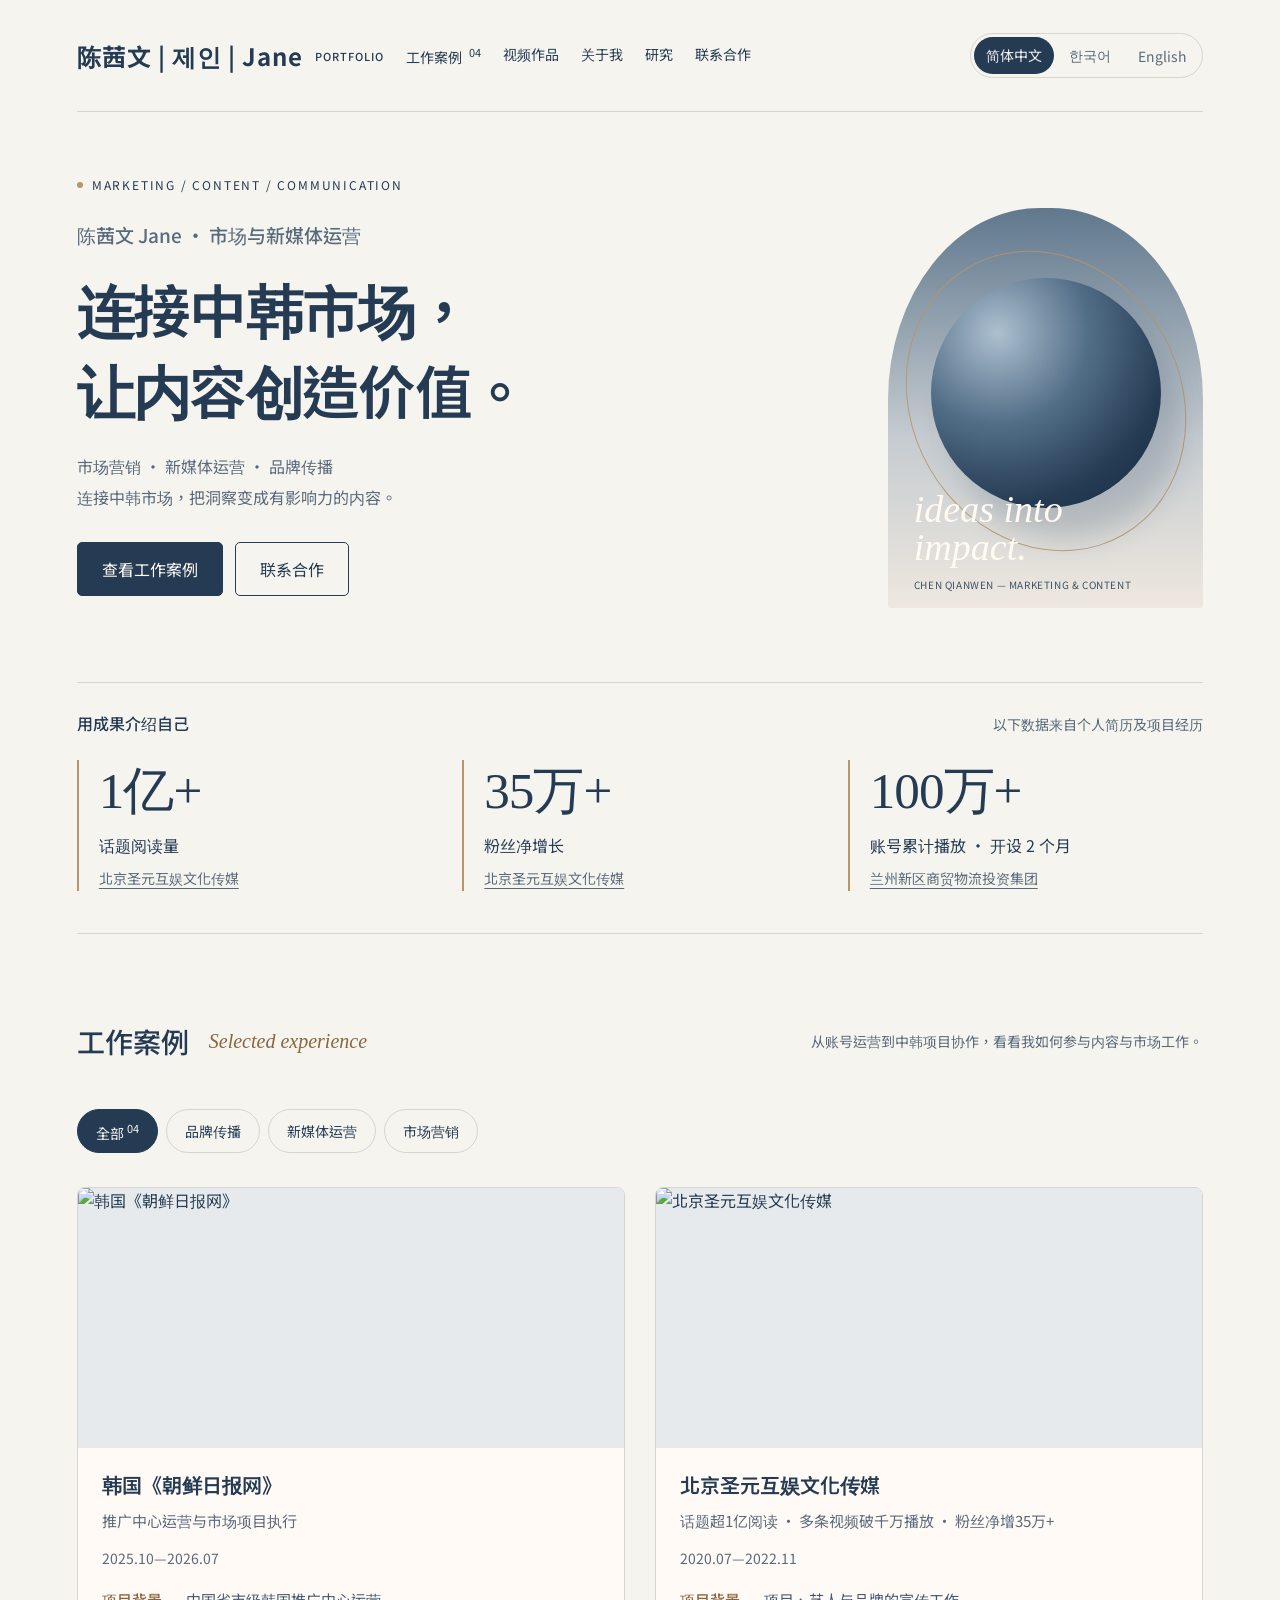
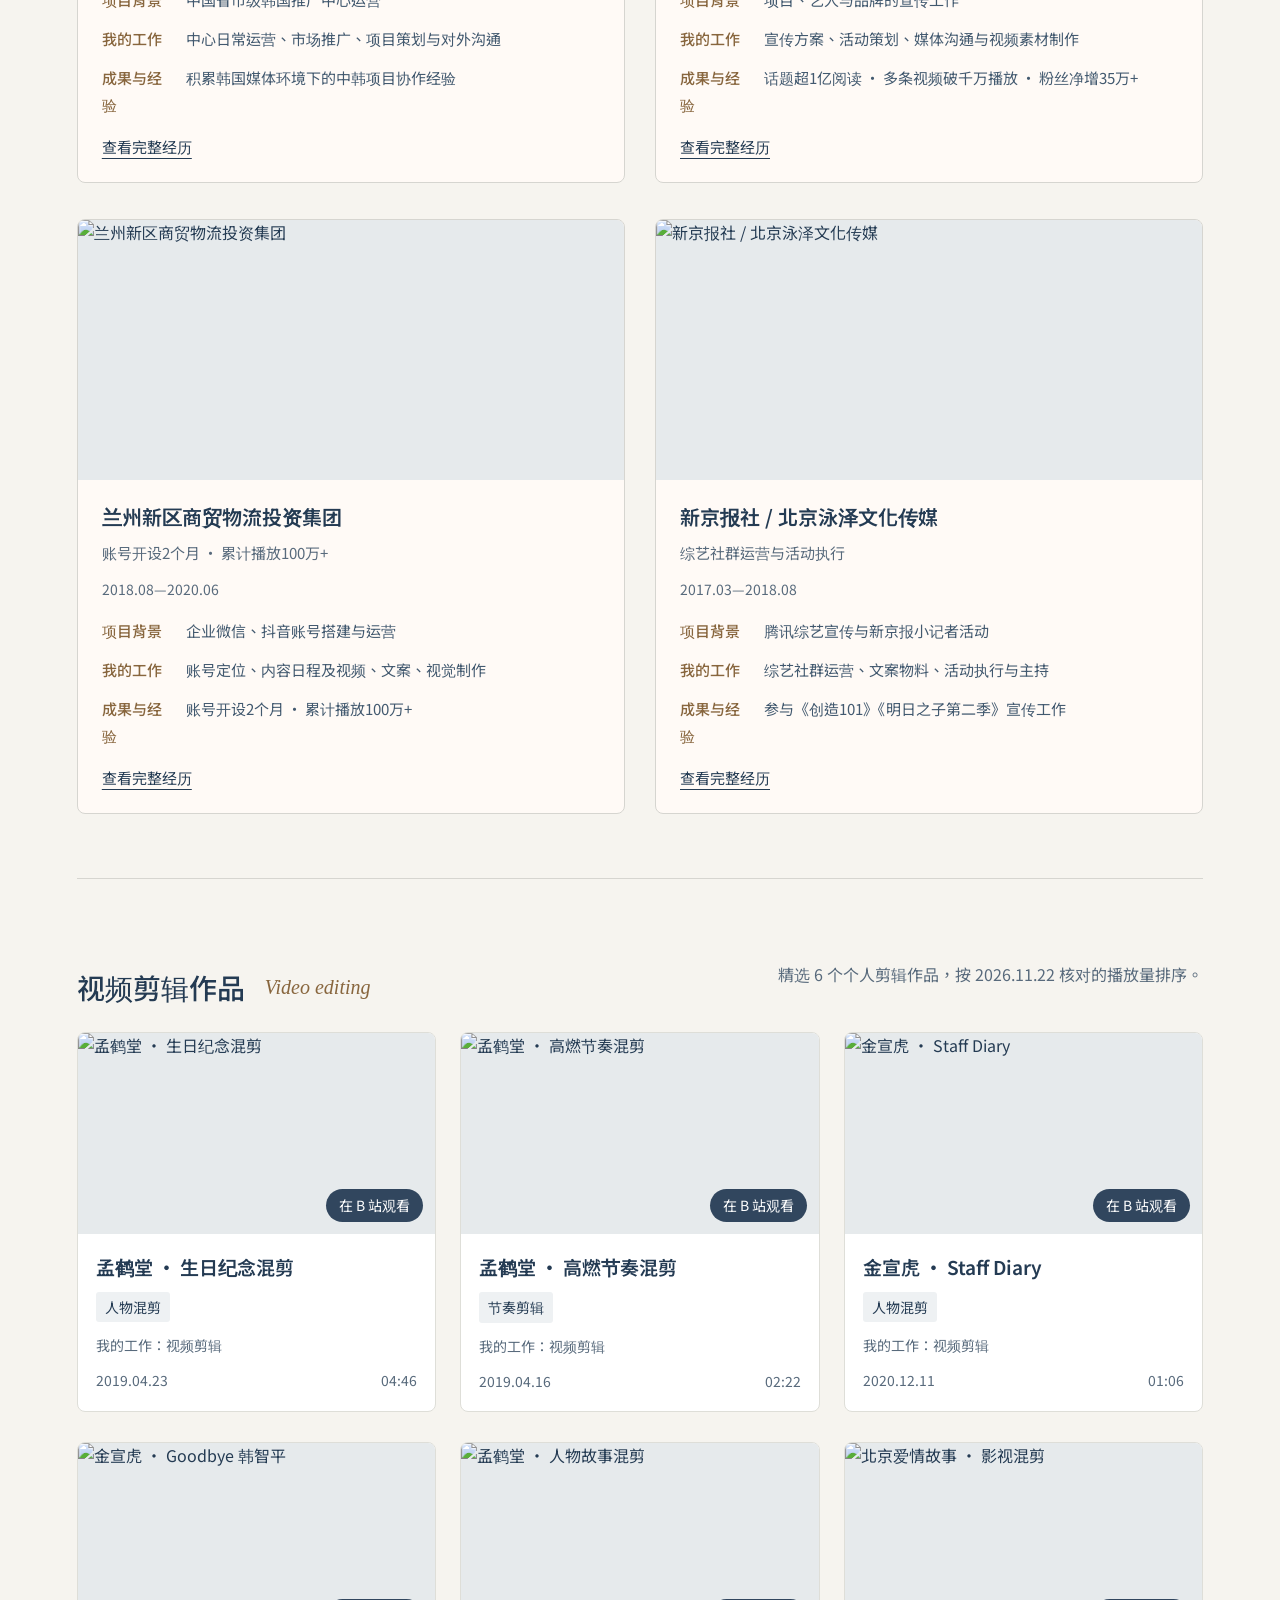
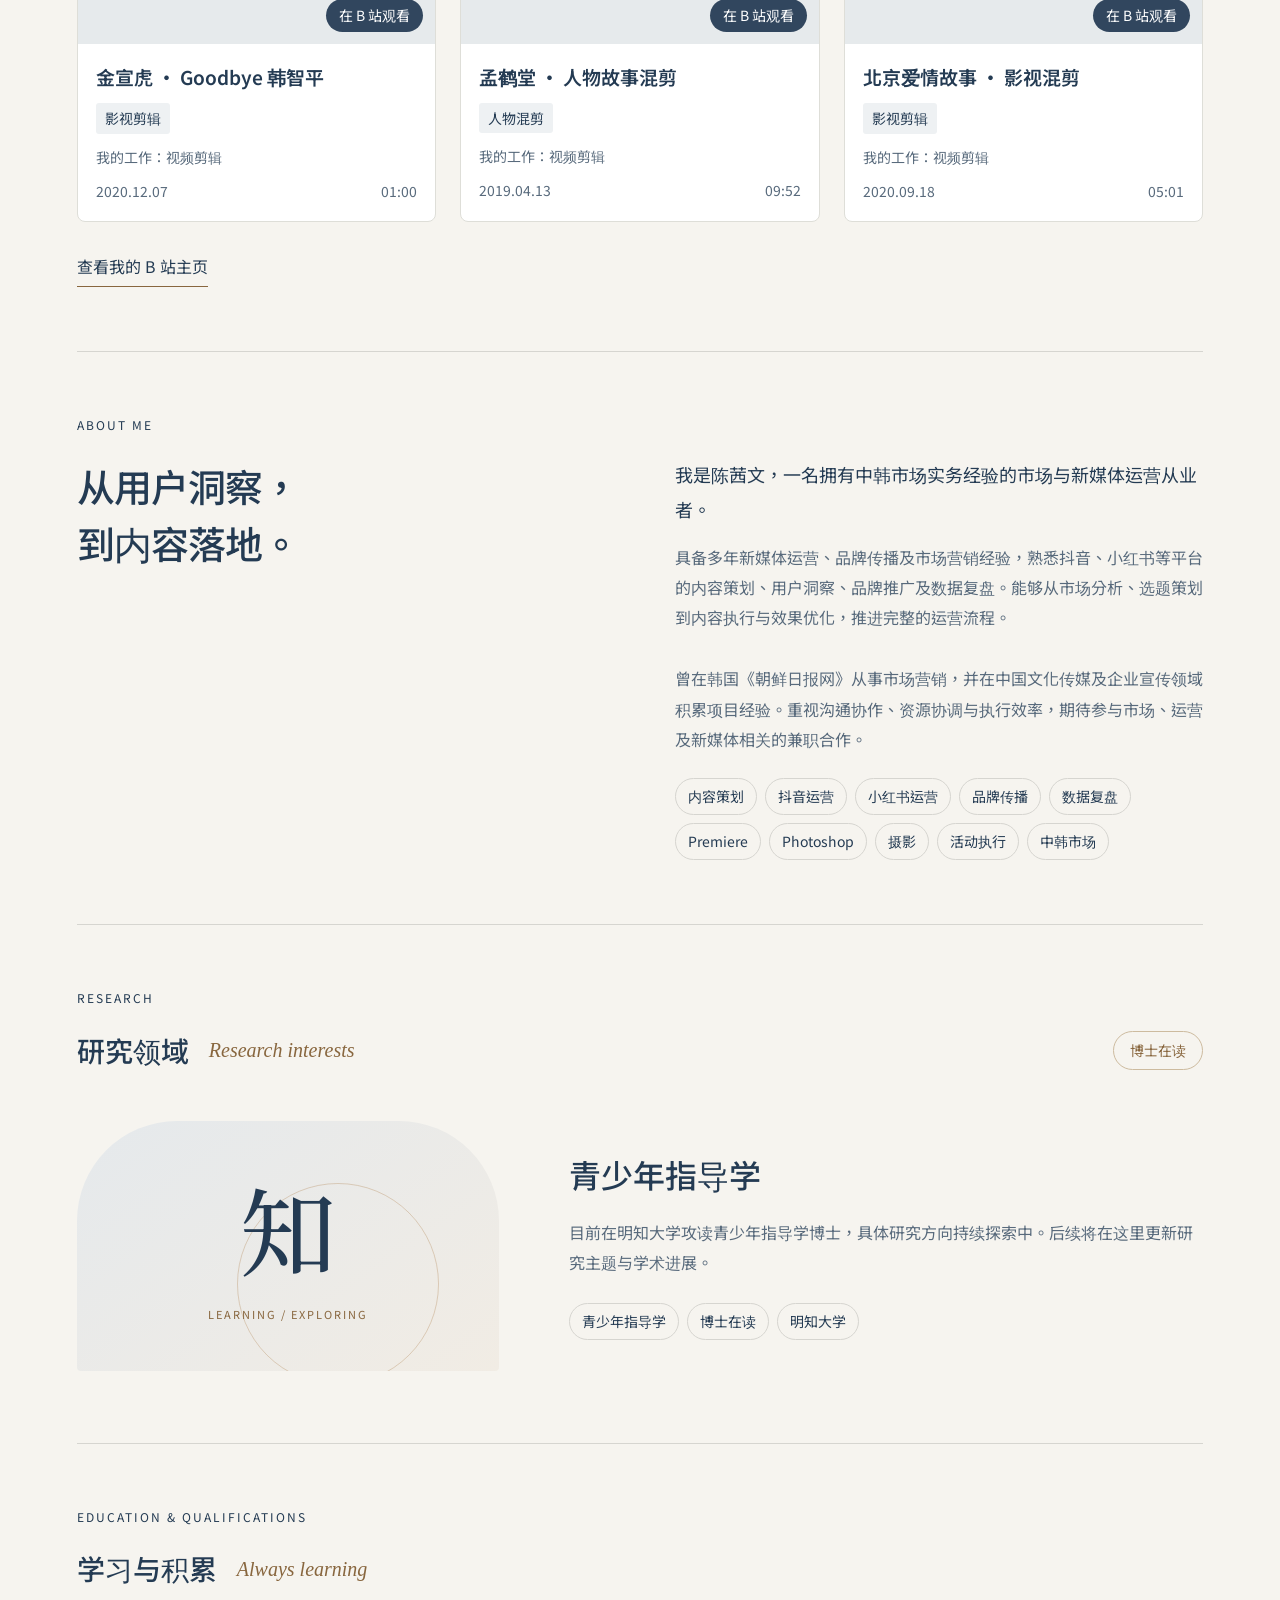
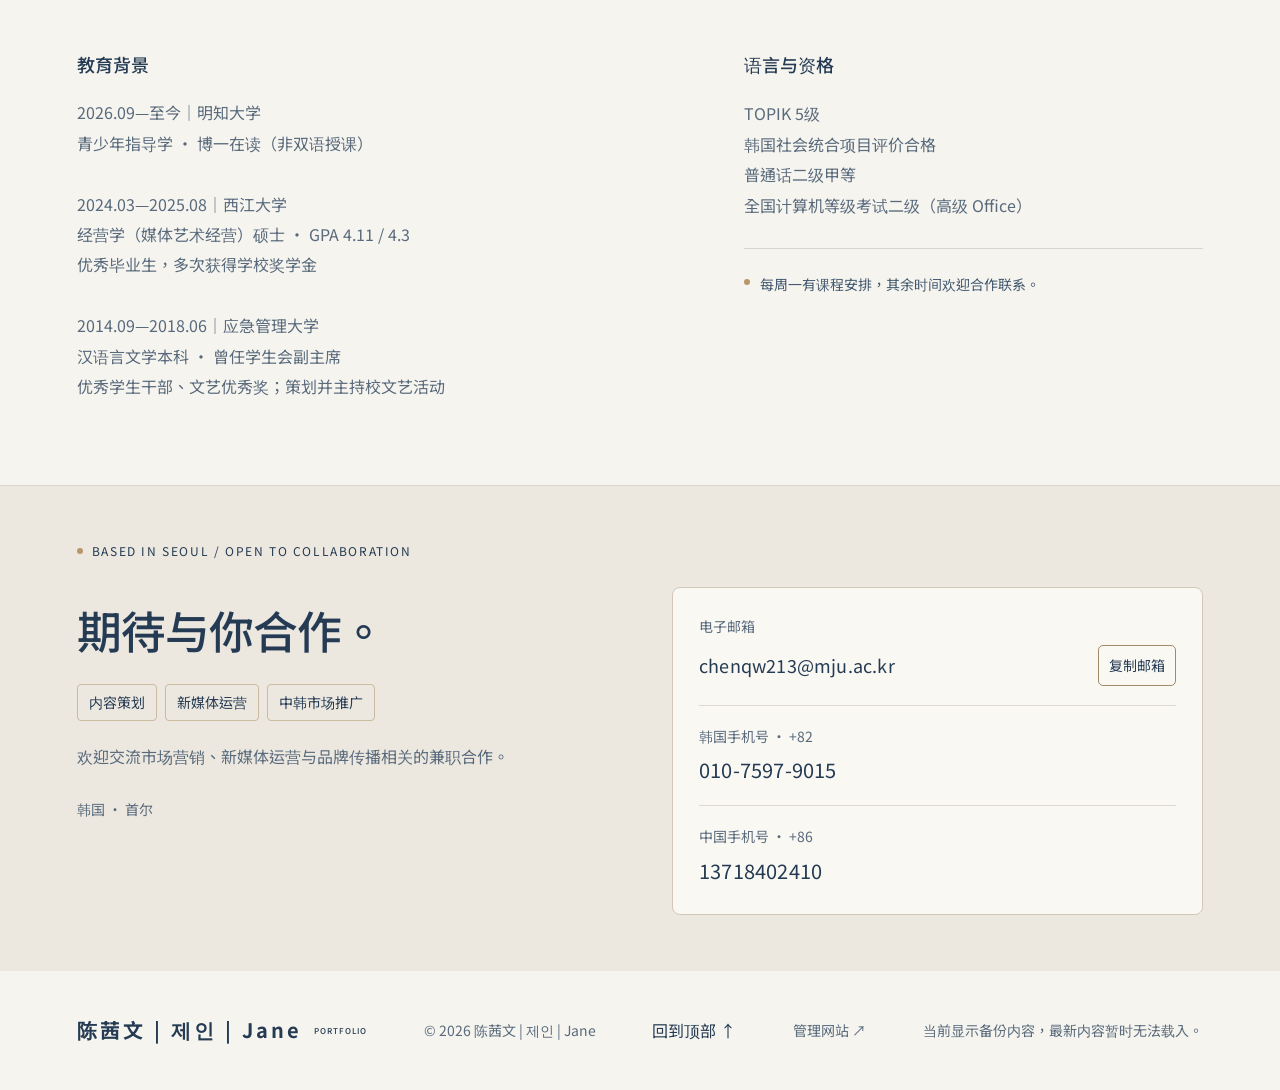
==== commit 2538391b: "Refine contact layout and label Korea/China phones" ====
--- a/docs/index.html
+++ b/docs/index.html
@@ -1,6 +1,6 @@
 <!doctype html><html lang="zh-Hans"><head><meta charset="utf-8"><meta name="viewport" content="width=device-width,initial-scale=1"><meta name="description" content="陈茜文｜市场营销、新媒体运营与品牌传播。中韩市场经验、内容策划、短视频运营与项目执行。"><meta name="theme-color" content="#f6f4ef"><title>陈茜文｜市场与新媒体运营</title><link rel="stylesheet" href="style.css"><style>
 .video-section .section-heading{align-items:flex-start;gap:24px}.video-section .section-heading p{font-size:16px;max-width:480px}.video-grid{display:grid;grid-template-columns:repeat(3,minmax(0,1fr));gap:30px 24px}.video-card{display:block;border:1px solid #deded8;background:#fff;border-radius:8px;overflow:hidden;color:#243b53;text-decoration:none;transition:transform .2s,box-shadow .2s}.video-card:hover{transform:translateY(-4px);box-shadow:0 14px 35px #243b5314}.video-card:focus-visible{outline:3px solid #88663e;outline-offset:4px}.video-cover{aspect-ratio:16/9;position:relative;overflow:hidden;background:#e6eaec}.video-cover img{width:100%;height:100%;object-fit:cover;display:block;transition:transform .3s}.video-card:hover img{transform:scale(1.035)}.video-play{position:absolute;right:12px;bottom:12px;border-radius:24px;background:#243b53ed;color:#fff;padding:6px 13px;font-size:14px}.video-card h3{font-size:17px;line-height:1.6;font-weight:600;margin:18px 18px 10px;overflow-wrap:anywhere}.video-meta{display:flex;flex-wrap:wrap;justify-content:space-between;gap:8px;padding:0 18px 20px;font-size:14px;color:#586a7c}.video-profile{display:inline-block;border-bottom:1px solid #88663e;font-size:16px;padding:8px 0;margin-top:24px}.video-nav{white-space:nowrap}@media(max-width:1000px){.video-grid{grid-template-columns:repeat(2,minmax(0,1fr))}}@media(max-width:600px){.video-grid{grid-template-columns:1fr;gap:22px}.video-section .section-heading{display:block}.video-section .section-heading p{margin-top:18px}.video-card h3{font-size:17px}header nav{flex-wrap:wrap;justify-content:center}}
-</style><link rel="stylesheet" href="polish.css?v=20261122"></head>
+</style><link rel="stylesheet" href="polish.css?v=contact-20261122"></head>
 <body><header><a class="logo" href="#home" aria-label="陈茜文 首页">陈茜文<span>PORTFOLIO</span></a><nav aria-label="主要导航"><a href="#work">经历 <sup>04</sup></a><a href="#about">关于</a><a href="#research" class="research-nav">研究</a><a href="#contact">聊聊合作 ↗</a><a class="video-nav" href="#videos">视频</a></nav><div class="language-switch" role="group" aria-label="Language / 语言 / 언어"><button type="button" data-lang="zh" lang="zh-Hans" aria-pressed="true">简体中文</button><button type="button" data-lang="ko" lang="ko" aria-pressed="false">한국어</button><button type="button" data-lang="en" lang="en" aria-pressed="false">English</button></div></header>
 <main><section class="hero" id="home"><div class="eyebrow"><span class="dot"></span> MARKETING / CONTENT / COMMUNICATION</div><p class="hero-identity"></p><h1>让内容被看见，<br>让品牌被记住<span class="period">.</span></h1><div class="hero-bottom"><p>市场营销 · 新媒体运营 · 品牌传播<br>连接中韩市场，把洞察变成有影响力的内容。</p><a class="round-link" href="#work" aria-label="探索项目经历">↓</a><span class="hero-index">BASED IN SEOUL<br>OPEN TO PART-TIME WORK</span></div><div class="hero-actions"></div><div class="hero-art" aria-hidden="true"><div class="art-orbit"></div><div class="art-disc"></div><span>ideas into<br>impact.</span><small>CHEN QIANWEN — MARKETING & CONTENT</small></div></section>
 <section class="impact-section" aria-labelledby="impact-heading"><div class="impact-intro"><h2 id="impact-heading"></h2><p></p></div><div class="impact-grid"></div></section><section class="work section" id="work"><div class="section-heading"><h2>经历与成果<span>Experience & impact</span></h2><p>从内容策划，到市场项目落地。<br><small>以下经历与运营数据整理自个人简历。</small></p></div><div class="filters" role="group" aria-label="筛选经历"><button class="active" data-filter="all" aria-pressed="true">全部 <sup>04</sup></button><button data-filter="brand" aria-pressed="false">品牌传播</button><button data-filter="digital" aria-pressed="false">新媒体运营</button><button data-filter="editorial" aria-pressed="false">市场营销</button></div><div class="projects"><p class="empty-projects">正在读取项目经历…</p></div></section>
@@ -9,6 +9,6 @@
 <section class="research section" id="research" aria-labelledby="research-heading"><div class="eyebrow">02 / RESEARCH</div><div class="section-heading"><h2 id="research-heading"><span class="heading-main">研究领域</span><span>Research interests</span></h2><span class="research-status">博士在读</span></div><div class="research-body"><div class="research-mark" aria-hidden="true"><span>知</span><small>LEARNING / EXPLORING</small></div><div class="research-content"><h3 id="research-area">青少年指导学</h3><p id="research-intro">目前在明知大学攻读青少年指导学博士，具体研究方向持续探索中。</p><div class="skills" id="research-keywords"></div><a id="research-link" target="_blank" rel="noopener noreferrer" hidden></a></div></div></section><section class="education section" id="education"><div class="eyebrow">03 / EDUCATION & QUALIFICATIONS</div><div class="section-heading"><h2>学习与积累<span>Always learning</span></h2></div><div class="education-grid"><div><h3>教育背景</h3><div id="education-content"></div></div><div><h3>语言与资格</h3><div id="qualification-content"></div><div class="availability"><span class="dot"></span><span id="availability"></span></div></div></div></section>
 <section class="contact section" id="contact"><div class="eyebrow"><span class="dot"></span> BASED IN SEOUL / OPEN TO COLLABORATION</div><h2>让下一个想法，<br>走得<span class="serif">更远。</span><span class="contact-arrow">↗</span></h2><div class="contact-bottom"><p>欢迎交流市场营销、新媒体运营与品牌传播相关的兼职合作。</p><button id="contact-button">联系我 <span>↗</span></button></div><div id="contact-info" hidden></div></section></main>
 <footer><a class="logo" href="#home">陈茜文<span>PORTFOLIO</span></a><p>© <span id="year">2026</span> 陈茜文</p><a href="#home">回到顶部 ↑</a><a id="admin-link" class="admin-link" href="admin/">管理网站</a></footer>
-<dialog id="project-dialog"><button class="close" aria-label="关闭经历详情">✕</button><div class="eyebrow">EXPERIENCE / 项目与工作经历</div><h2 id="dialog-title"></h2><p id="dialog-description"></p><dl id="dialog-details"></dl><div class="dialog-note"></div></dialog><script src="ui-i18n.js"></script><script src="polish.js?v=20261122"></script><script src="script.js?v=design-20261122"></script></body></html>
+<dialog id="project-dialog"><button class="close" aria-label="关闭经历详情">✕</button><div class="eyebrow">EXPERIENCE / 项目与工作经历</div><h2 id="dialog-title"></h2><p id="dialog-description"></p><dl id="dialog-details"></dl><div class="dialog-note"></div></dialog><script src="ui-i18n.js"></script><script src="polish.js?v=contact-20261122"></script><script src="script.js?v=design-20261122"></script></body></html>
 
 
--- a/docs/polish.css
+++ b/docs/polish.css
@@ -5,3 +5,8 @@
 @media(prefers-reduced-motion:reduce){html{scroll-behavior:auto}}
 
 .case-detail{border:0;background:transparent;text-align:left;align-self:flex-start;cursor:pointer}.case-detail:hover{color:#88663e}.hero{min-height:570px}
+
+/* Contact: introduction paired with a compact, labelled directory. */
+.contact{padding:56px 6%;background:#ece7df}.contact>.eyebrow{font-size:12px;letter-spacing:1.6px;margin-bottom:28px}.contact-layout{display:grid;grid-template-columns:minmax(0,1fr) minmax(0,1fr);gap:64px;align-items:start}.contact-intro{padding-top:12px;min-width:0}.contact h2{font-size:clamp(30px,3.5vw,46px);line-height:1.4;letter-spacing:-1px;margin:0 0 22px;max-width:100%}.contact-bottom p{font-size:16px;line-height:1.9;margin:20px 0 0;max-width:460px}.contact-services{display:flex;gap:8px;flex-wrap:wrap}.contact-services span{font-size:14px;padding:7px 11px;border:1px solid #cdbb9f;border-radius:4px}.contact-intro .contact-location{font-size:14px;color:#586a7c;margin:28px 0 0}.contact-layout #contact-info{display:block;margin:0;padding:8px 26px;background:#faf8f3;border:1px solid #d2c8ba;border-radius:8px;min-width:0}.contact-method{padding:19px 0;border-bottom:1px solid #ded8ce}.contact-method:last-child{border:0}.contact-method-label{font-size:14px;color:#586a7c;margin-bottom:7px;line-height:1.6}.contact-layout .contact-item{display:inline-block;padding:0;border:0;font-size:20px;line-height:1.6;color:#243b53;letter-spacing:.2px;overflow-wrap:anywhere}.contact-layout .contact-item:hover{text-decoration:underline;text-underline-offset:5px}.contact-layout .email-row{gap:10px 16px;justify-content:space-between}.contact-layout .email-row .contact-item{font-size:18px}.contact-layout .copy-email{padding:7px 10px;font-size:14px;flex-shrink:0}.contact-layout .copy-status{min-height:0;margin:0;font-size:14px}.contact-layout .copy-status:not(:empty){margin-top:10px}
+@media(max-width:900px){.contact-layout{gap:30px;grid-template-columns:minmax(0,1fr) minmax(0,1.1fr)}.contact-layout #contact-info{padding:6px 20px}.contact h2{font-size:34px}}
+@media(max-width:700px){.contact{padding:36px 6%}.contact>.eyebrow{font-size:11px;line-height:1.8;letter-spacing:1px;margin-bottom:20px}.contact-layout{grid-template-columns:1fr;gap:26px}.contact-intro{padding-top:0}.contact h2{font-size:32px;margin-bottom:18px}.contact-bottom p{margin-top:16px}.contact-intro .contact-location{margin-top:18px}.contact-layout #contact-info{padding:3px 20px}.contact-method{padding:18px 0}.contact-layout .contact-item{font-size:21px}.contact-layout .email-row .contact-item{font-size:17px}.contact-layout .email-row{gap:12px}}
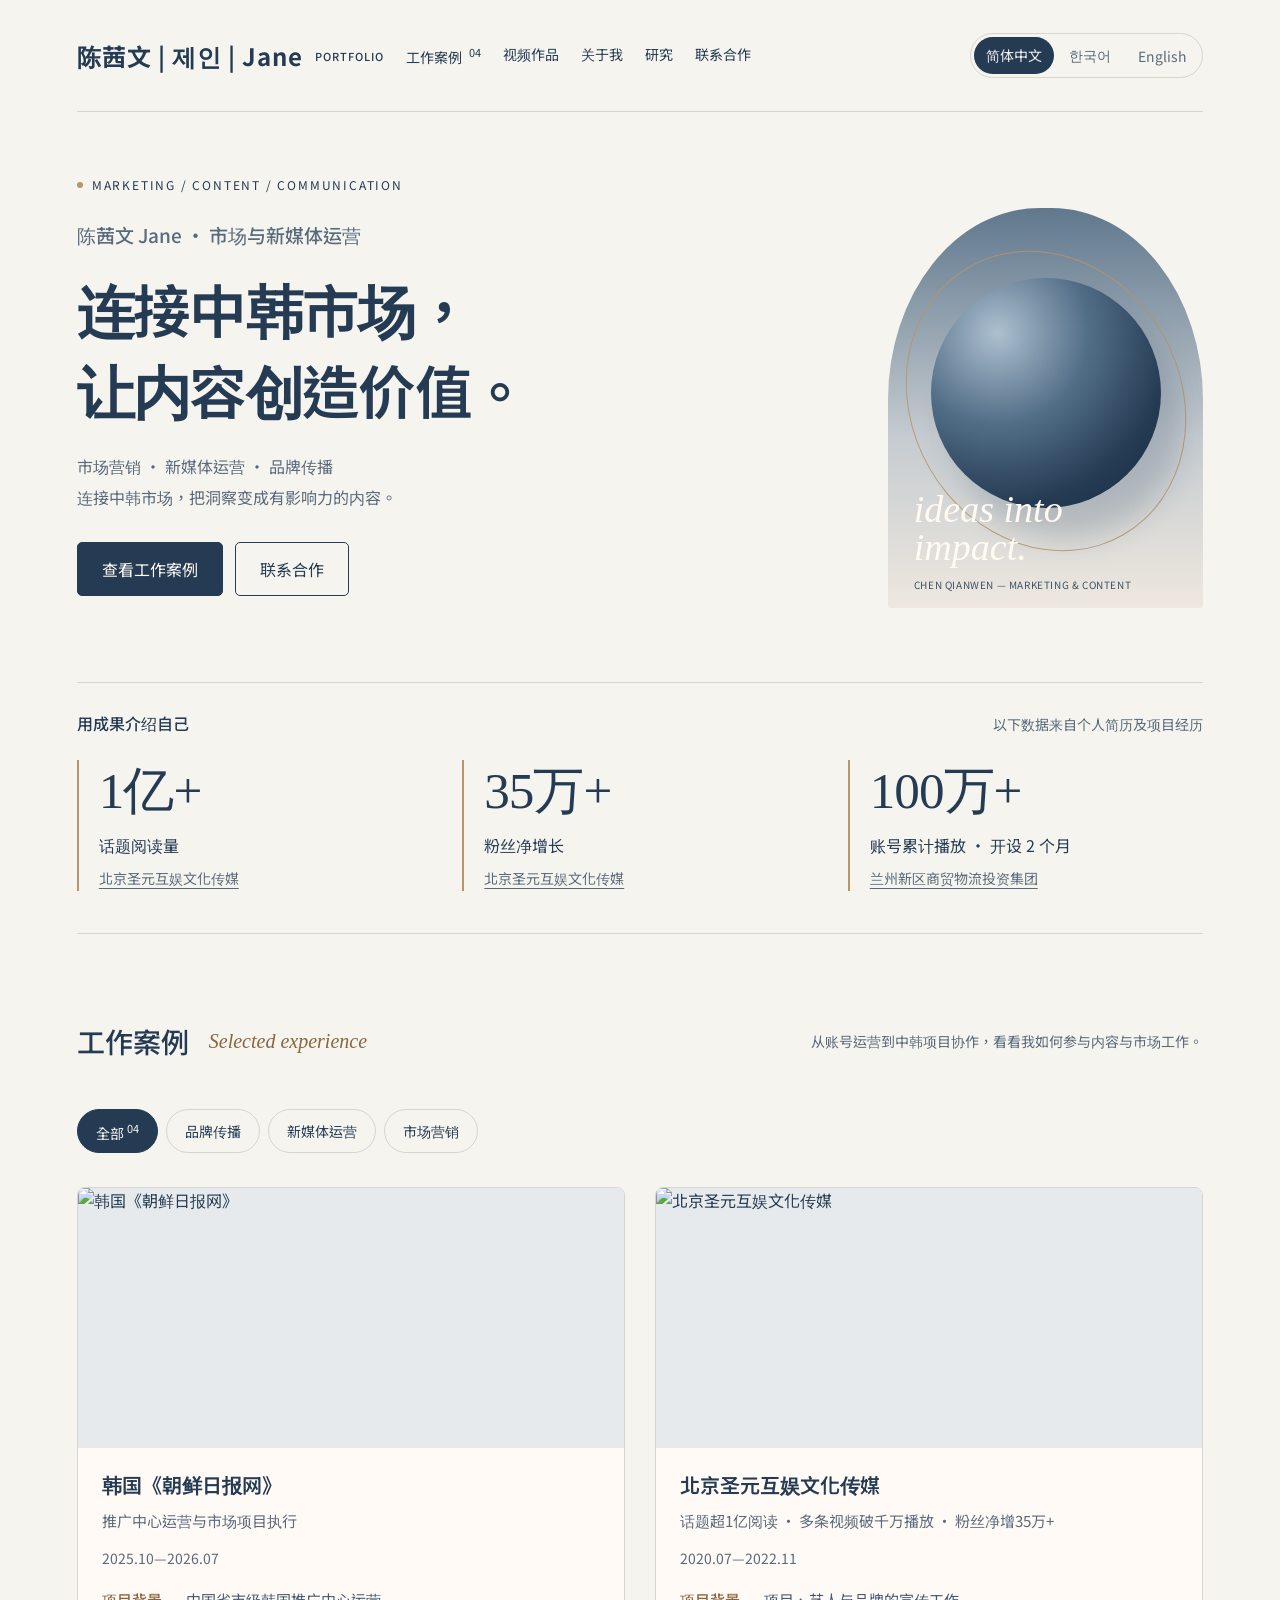
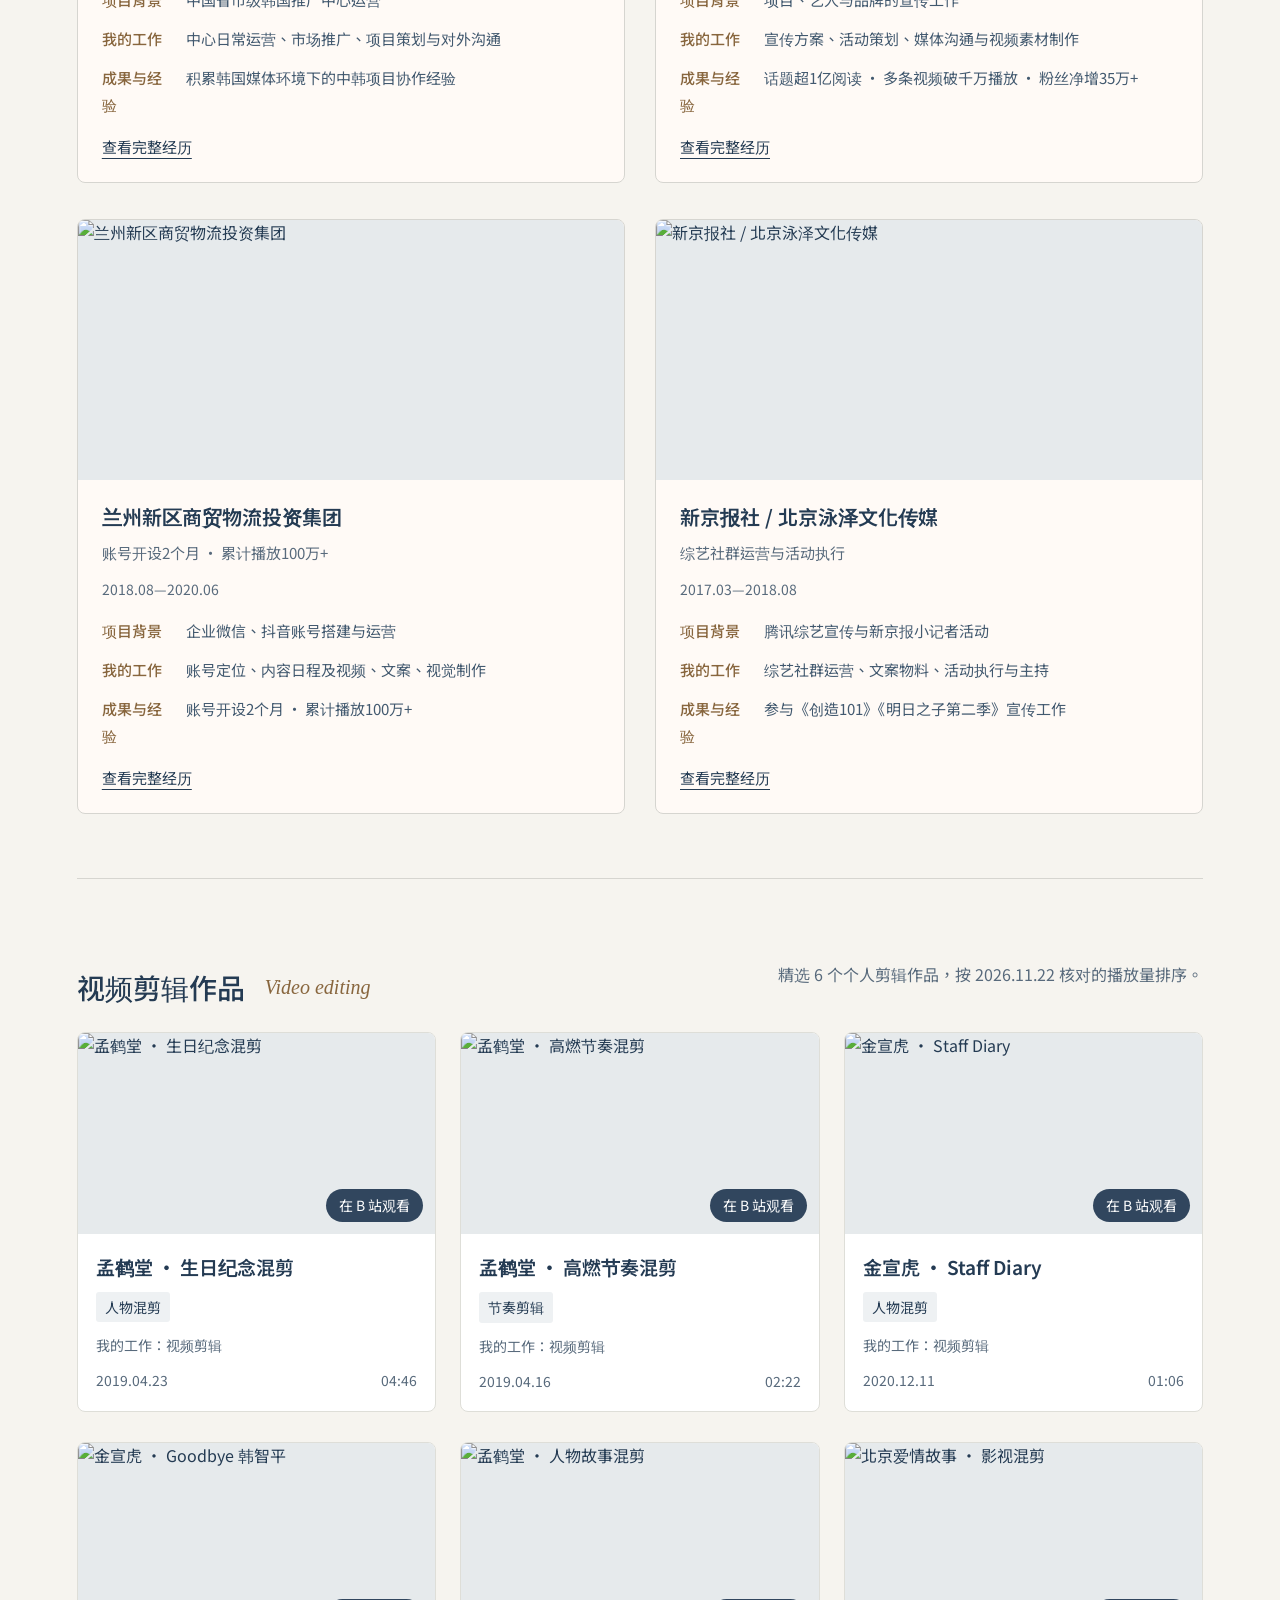
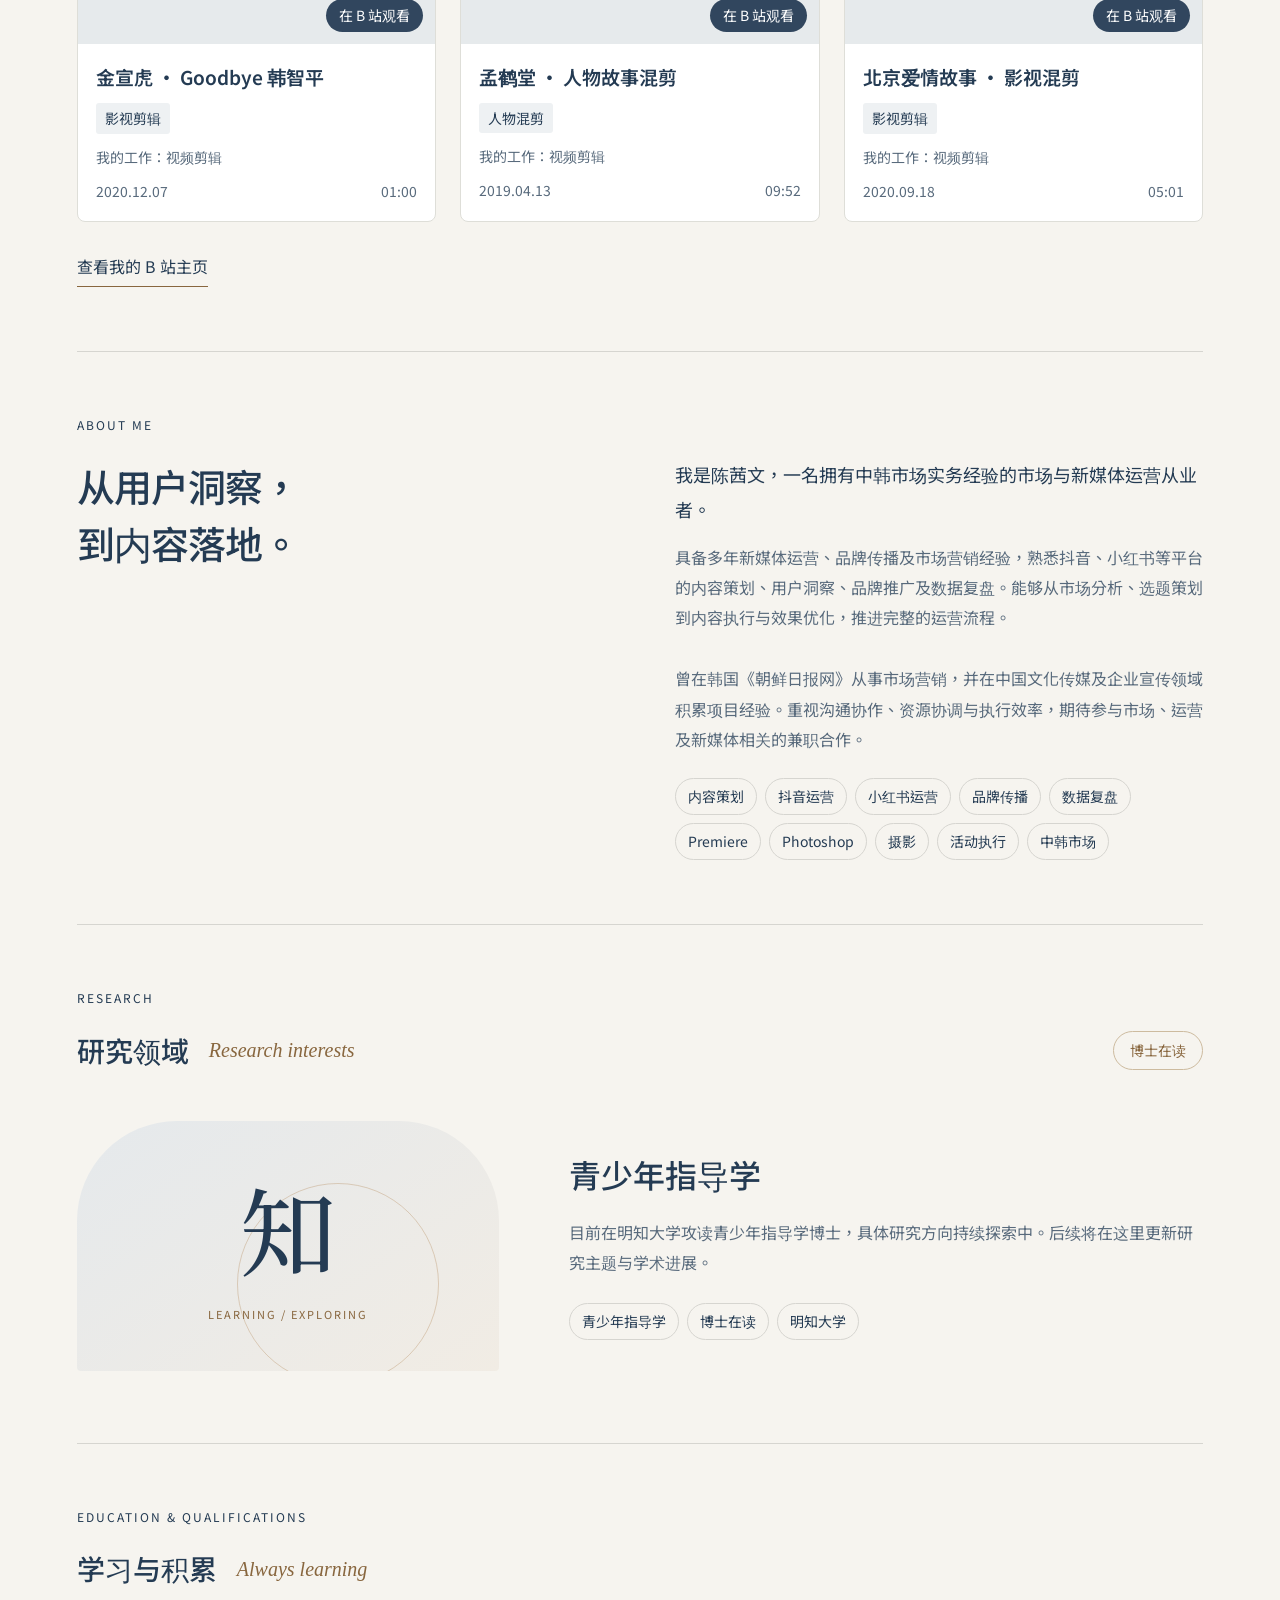
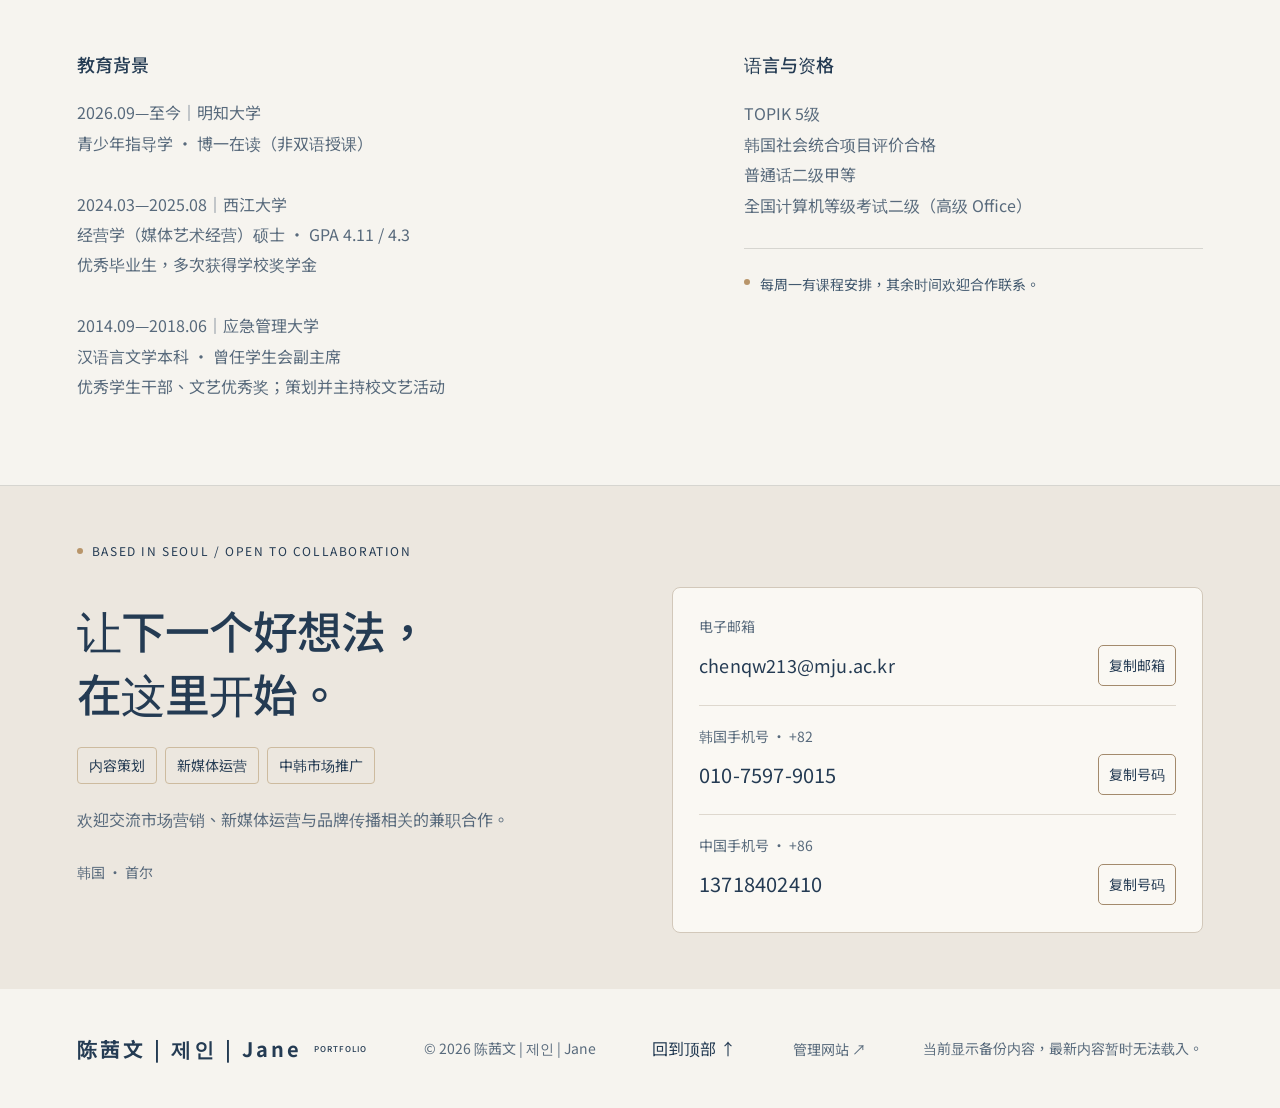
==== commit 6407f530: "Add phone copy buttons and selected contact title" ====
--- a/docs/index.html
+++ b/docs/index.html
@@ -1,6 +1,6 @@
 <!doctype html><html lang="zh-Hans"><head><meta charset="utf-8"><meta name="viewport" content="width=device-width,initial-scale=1"><meta name="description" content="陈茜文｜市场营销、新媒体运营与品牌传播。中韩市场经验、内容策划、短视频运营与项目执行。"><meta name="theme-color" content="#f6f4ef"><title>陈茜文｜市场与新媒体运营</title><link rel="stylesheet" href="style.css"><style>
 .video-section .section-heading{align-items:flex-start;gap:24px}.video-section .section-heading p{font-size:16px;max-width:480px}.video-grid{display:grid;grid-template-columns:repeat(3,minmax(0,1fr));gap:30px 24px}.video-card{display:block;border:1px solid #deded8;background:#fff;border-radius:8px;overflow:hidden;color:#243b53;text-decoration:none;transition:transform .2s,box-shadow .2s}.video-card:hover{transform:translateY(-4px);box-shadow:0 14px 35px #243b5314}.video-card:focus-visible{outline:3px solid #88663e;outline-offset:4px}.video-cover{aspect-ratio:16/9;position:relative;overflow:hidden;background:#e6eaec}.video-cover img{width:100%;height:100%;object-fit:cover;display:block;transition:transform .3s}.video-card:hover img{transform:scale(1.035)}.video-play{position:absolute;right:12px;bottom:12px;border-radius:24px;background:#243b53ed;color:#fff;padding:6px 13px;font-size:14px}.video-card h3{font-size:17px;line-height:1.6;font-weight:600;margin:18px 18px 10px;overflow-wrap:anywhere}.video-meta{display:flex;flex-wrap:wrap;justify-content:space-between;gap:8px;padding:0 18px 20px;font-size:14px;color:#586a7c}.video-profile{display:inline-block;border-bottom:1px solid #88663e;font-size:16px;padding:8px 0;margin-top:24px}.video-nav{white-space:nowrap}@media(max-width:1000px){.video-grid{grid-template-columns:repeat(2,minmax(0,1fr))}}@media(max-width:600px){.video-grid{grid-template-columns:1fr;gap:22px}.video-section .section-heading{display:block}.video-section .section-heading p{margin-top:18px}.video-card h3{font-size:17px}header nav{flex-wrap:wrap;justify-content:center}}
-</style><link rel="stylesheet" href="polish.css?v=contact-20261122"></head>
+</style><link rel="stylesheet" href="polish.css?v=copy-20261122"></head>
 <body><header><a class="logo" href="#home" aria-label="陈茜文 首页">陈茜文<span>PORTFOLIO</span></a><nav aria-label="主要导航"><a href="#work">经历 <sup>04</sup></a><a href="#about">关于</a><a href="#research" class="research-nav">研究</a><a href="#contact">聊聊合作 ↗</a><a class="video-nav" href="#videos">视频</a></nav><div class="language-switch" role="group" aria-label="Language / 语言 / 언어"><button type="button" data-lang="zh" lang="zh-Hans" aria-pressed="true">简体中文</button><button type="button" data-lang="ko" lang="ko" aria-pressed="false">한국어</button><button type="button" data-lang="en" lang="en" aria-pressed="false">English</button></div></header>
 <main><section class="hero" id="home"><div class="eyebrow"><span class="dot"></span> MARKETING / CONTENT / COMMUNICATION</div><p class="hero-identity"></p><h1>让内容被看见，<br>让品牌被记住<span class="period">.</span></h1><div class="hero-bottom"><p>市场营销 · 新媒体运营 · 品牌传播<br>连接中韩市场，把洞察变成有影响力的内容。</p><a class="round-link" href="#work" aria-label="探索项目经历">↓</a><span class="hero-index">BASED IN SEOUL<br>OPEN TO PART-TIME WORK</span></div><div class="hero-actions"></div><div class="hero-art" aria-hidden="true"><div class="art-orbit"></div><div class="art-disc"></div><span>ideas into<br>impact.</span><small>CHEN QIANWEN — MARKETING & CONTENT</small></div></section>
 <section class="impact-section" aria-labelledby="impact-heading"><div class="impact-intro"><h2 id="impact-heading"></h2><p></p></div><div class="impact-grid"></div></section><section class="work section" id="work"><div class="section-heading"><h2>经历与成果<span>Experience & impact</span></h2><p>从内容策划，到市场项目落地。<br><small>以下经历与运营数据整理自个人简历。</small></p></div><div class="filters" role="group" aria-label="筛选经历"><button class="active" data-filter="all" aria-pressed="true">全部 <sup>04</sup></button><button data-filter="brand" aria-pressed="false">品牌传播</button><button data-filter="digital" aria-pressed="false">新媒体运营</button><button data-filter="editorial" aria-pressed="false">市场营销</button></div><div class="projects"><p class="empty-projects">正在读取项目经历…</p></div></section>
@@ -9,6 +9,6 @@
 <section class="research section" id="research" aria-labelledby="research-heading"><div class="eyebrow">02 / RESEARCH</div><div class="section-heading"><h2 id="research-heading"><span class="heading-main">研究领域</span><span>Research interests</span></h2><span class="research-status">博士在读</span></div><div class="research-body"><div class="research-mark" aria-hidden="true"><span>知</span><small>LEARNING / EXPLORING</small></div><div class="research-content"><h3 id="research-area">青少年指导学</h3><p id="research-intro">目前在明知大学攻读青少年指导学博士，具体研究方向持续探索中。</p><div class="skills" id="research-keywords"></div><a id="research-link" target="_blank" rel="noopener noreferrer" hidden></a></div></div></section><section class="education section" id="education"><div class="eyebrow">03 / EDUCATION & QUALIFICATIONS</div><div class="section-heading"><h2>学习与积累<span>Always learning</span></h2></div><div class="education-grid"><div><h3>教育背景</h3><div id="education-content"></div></div><div><h3>语言与资格</h3><div id="qualification-content"></div><div class="availability"><span class="dot"></span><span id="availability"></span></div></div></div></section>
 <section class="contact section" id="contact"><div class="eyebrow"><span class="dot"></span> BASED IN SEOUL / OPEN TO COLLABORATION</div><h2>让下一个想法，<br>走得<span class="serif">更远。</span><span class="contact-arrow">↗</span></h2><div class="contact-bottom"><p>欢迎交流市场营销、新媒体运营与品牌传播相关的兼职合作。</p><button id="contact-button">联系我 <span>↗</span></button></div><div id="contact-info" hidden></div></section></main>
 <footer><a class="logo" href="#home">陈茜文<span>PORTFOLIO</span></a><p>© <span id="year">2026</span> 陈茜文</p><a href="#home">回到顶部 ↑</a><a id="admin-link" class="admin-link" href="admin/">管理网站</a></footer>
-<dialog id="project-dialog"><button class="close" aria-label="关闭经历详情">✕</button><div class="eyebrow">EXPERIENCE / 项目与工作经历</div><h2 id="dialog-title"></h2><p id="dialog-description"></p><dl id="dialog-details"></dl><div class="dialog-note"></div></dialog><script src="ui-i18n.js"></script><script src="polish.js?v=contact-20261122"></script><script src="script.js?v=design-20261122"></script></body></html>
+<dialog id="project-dialog"><button class="close" aria-label="关闭经历详情">✕</button><div class="eyebrow">EXPERIENCE / 项目与工作经历</div><h2 id="dialog-title"></h2><p id="dialog-description"></p><dl id="dialog-details"></dl><div class="dialog-note"></div></dialog><script src="ui-i18n.js"></script><script src="polish.js?v=copy-20261122"></script><script src="script.js?v=design-20261122"></script></body></html>
 
 
--- a/docs/polish.css
+++ b/docs/polish.css
@@ -10,3 +10,5 @@
 .contact{padding:56px 6%;background:#ece7df}.contact>.eyebrow{font-size:12px;letter-spacing:1.6px;margin-bottom:28px}.contact-layout{display:grid;grid-template-columns:minmax(0,1fr) minmax(0,1fr);gap:64px;align-items:start}.contact-intro{padding-top:12px;min-width:0}.contact h2{font-size:clamp(30px,3.5vw,46px);line-height:1.4;letter-spacing:-1px;margin:0 0 22px;max-width:100%}.contact-bottom p{font-size:16px;line-height:1.9;margin:20px 0 0;max-width:460px}.contact-services{display:flex;gap:8px;flex-wrap:wrap}.contact-services span{font-size:14px;padding:7px 11px;border:1px solid #cdbb9f;border-radius:4px}.contact-intro .contact-location{font-size:14px;color:#586a7c;margin:28px 0 0}.contact-layout #contact-info{display:block;margin:0;padding:8px 26px;background:#faf8f3;border:1px solid #d2c8ba;border-radius:8px;min-width:0}.contact-method{padding:19px 0;border-bottom:1px solid #ded8ce}.contact-method:last-child{border:0}.contact-method-label{font-size:14px;color:#586a7c;margin-bottom:7px;line-height:1.6}.contact-layout .contact-item{display:inline-block;padding:0;border:0;font-size:20px;line-height:1.6;color:#243b53;letter-spacing:.2px;overflow-wrap:anywhere}.contact-layout .contact-item:hover{text-decoration:underline;text-underline-offset:5px}.contact-layout .email-row{gap:10px 16px;justify-content:space-between}.contact-layout .email-row .contact-item{font-size:18px}.contact-layout .copy-email{padding:7px 10px;font-size:14px;flex-shrink:0}.contact-layout .copy-status{min-height:0;margin:0;font-size:14px}.contact-layout .copy-status:not(:empty){margin-top:10px}
 @media(max-width:900px){.contact-layout{gap:30px;grid-template-columns:minmax(0,1fr) minmax(0,1.1fr)}.contact-layout #contact-info{padding:6px 20px}.contact h2{font-size:34px}}
 @media(max-width:700px){.contact{padding:36px 6%}.contact>.eyebrow{font-size:11px;line-height:1.8;letter-spacing:1px;margin-bottom:20px}.contact-layout{grid-template-columns:1fr;gap:26px}.contact-intro{padding-top:0}.contact h2{font-size:32px;margin-bottom:18px}.contact-bottom p{margin-top:16px}.contact-intro .contact-location{margin-top:18px}.contact-layout #contact-info{padding:3px 20px}.contact-method{padding:18px 0}.contact-layout .contact-item{font-size:21px}.contact-layout .email-row .contact-item{font-size:17px}.contact-layout .email-row{gap:12px}}
+
+.phone-row{display:flex;align-items:center;justify-content:space-between;gap:12px;flex-wrap:wrap}.copy-phone{font:inherit;font-size:14px;padding:7px 10px;background:transparent;border:1px solid #a38a6c;border-radius:5px;flex-shrink:0}.copy-phone:hover{background:#e3dbce}.phone-copy-status{font-size:14px;color:#42596f;margin:0}.phone-copy-status:not(:empty){margin-top:10px}.contact-layout .phone-row .contact-item{flex-shrink:0}
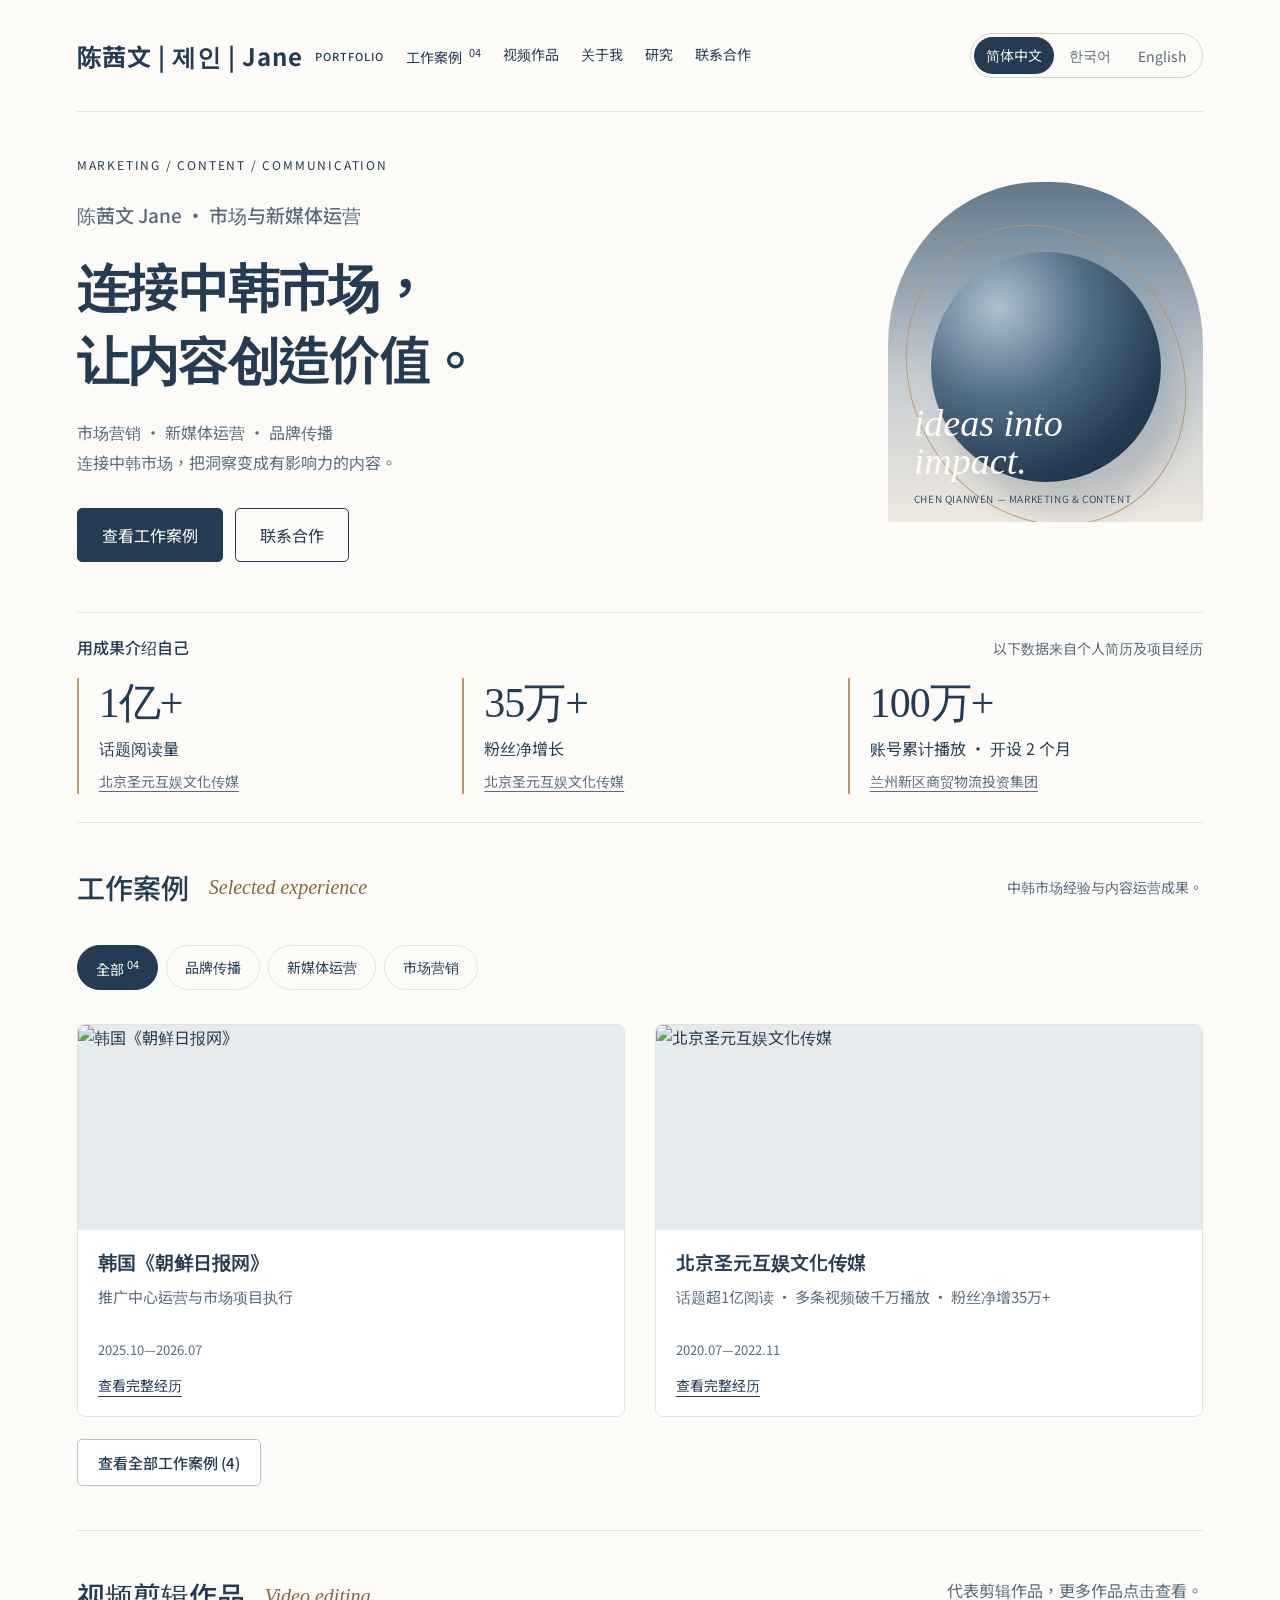
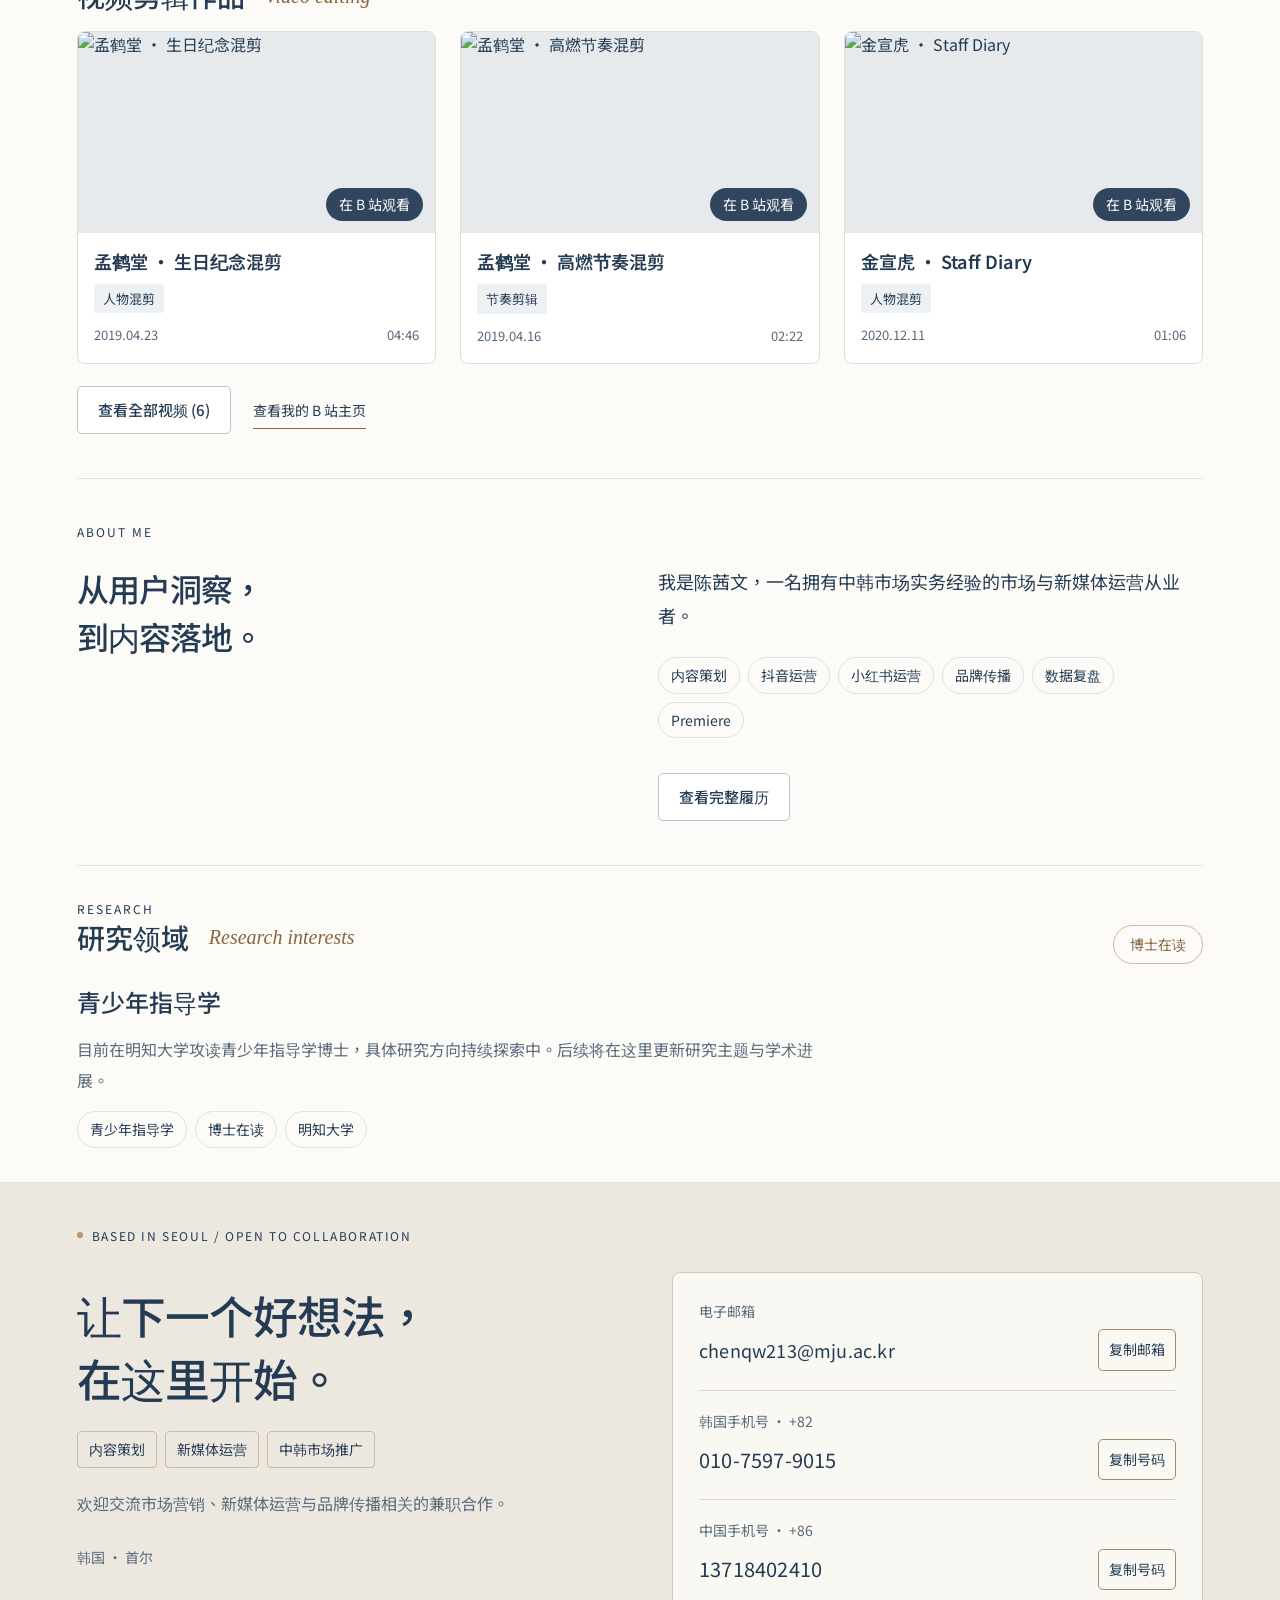
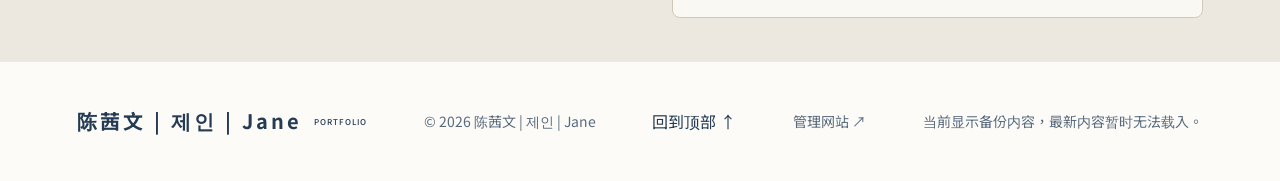
==== commit 956e6b10: "Keep portfolio concise with focused previews and detail entries" ====
--- a/docs/index.html
+++ b/docs/index.html
@@ -1,6 +1,6 @@
 <!doctype html><html lang="zh-Hans"><head><meta charset="utf-8"><meta name="viewport" content="width=device-width,initial-scale=1"><meta name="description" content="陈茜文｜市场营销、新媒体运营与品牌传播。中韩市场经验、内容策划、短视频运营与项目执行。"><meta name="theme-color" content="#f6f4ef"><title>陈茜文｜市场与新媒体运营</title><link rel="stylesheet" href="style.css"><style>
 .video-section .section-heading{align-items:flex-start;gap:24px}.video-section .section-heading p{font-size:16px;max-width:480px}.video-grid{display:grid;grid-template-columns:repeat(3,minmax(0,1fr));gap:30px 24px}.video-card{display:block;border:1px solid #deded8;background:#fff;border-radius:8px;overflow:hidden;color:#243b53;text-decoration:none;transition:transform .2s,box-shadow .2s}.video-card:hover{transform:translateY(-4px);box-shadow:0 14px 35px #243b5314}.video-card:focus-visible{outline:3px solid #88663e;outline-offset:4px}.video-cover{aspect-ratio:16/9;position:relative;overflow:hidden;background:#e6eaec}.video-cover img{width:100%;height:100%;object-fit:cover;display:block;transition:transform .3s}.video-card:hover img{transform:scale(1.035)}.video-play{position:absolute;right:12px;bottom:12px;border-radius:24px;background:#243b53ed;color:#fff;padding:6px 13px;font-size:14px}.video-card h3{font-size:17px;line-height:1.6;font-weight:600;margin:18px 18px 10px;overflow-wrap:anywhere}.video-meta{display:flex;flex-wrap:wrap;justify-content:space-between;gap:8px;padding:0 18px 20px;font-size:14px;color:#586a7c}.video-profile{display:inline-block;border-bottom:1px solid #88663e;font-size:16px;padding:8px 0;margin-top:24px}.video-nav{white-space:nowrap}@media(max-width:1000px){.video-grid{grid-template-columns:repeat(2,minmax(0,1fr))}}@media(max-width:600px){.video-grid{grid-template-columns:1fr;gap:22px}.video-section .section-heading{display:block}.video-section .section-heading p{margin-top:18px}.video-card h3{font-size:17px}header nav{flex-wrap:wrap;justify-content:center}}
-</style><link rel="stylesheet" href="polish.css?v=copy-20261122"></head>
+</style><link rel="stylesheet" href="polish.css?v=copy-20261122"><link rel="stylesheet" href="compact.css?v=20261122"></head>
 <body><header><a class="logo" href="#home" aria-label="陈茜文 首页">陈茜文<span>PORTFOLIO</span></a><nav aria-label="主要导航"><a href="#work">经历 <sup>04</sup></a><a href="#about">关于</a><a href="#research" class="research-nav">研究</a><a href="#contact">聊聊合作 ↗</a><a class="video-nav" href="#videos">视频</a></nav><div class="language-switch" role="group" aria-label="Language / 语言 / 언어"><button type="button" data-lang="zh" lang="zh-Hans" aria-pressed="true">简体中文</button><button type="button" data-lang="ko" lang="ko" aria-pressed="false">한국어</button><button type="button" data-lang="en" lang="en" aria-pressed="false">English</button></div></header>
 <main><section class="hero" id="home"><div class="eyebrow"><span class="dot"></span> MARKETING / CONTENT / COMMUNICATION</div><p class="hero-identity"></p><h1>让内容被看见，<br>让品牌被记住<span class="period">.</span></h1><div class="hero-bottom"><p>市场营销 · 新媒体运营 · 品牌传播<br>连接中韩市场，把洞察变成有影响力的内容。</p><a class="round-link" href="#work" aria-label="探索项目经历">↓</a><span class="hero-index">BASED IN SEOUL<br>OPEN TO PART-TIME WORK</span></div><div class="hero-actions"></div><div class="hero-art" aria-hidden="true"><div class="art-orbit"></div><div class="art-disc"></div><span>ideas into<br>impact.</span><small>CHEN QIANWEN — MARKETING & CONTENT</small></div></section>
 <section class="impact-section" aria-labelledby="impact-heading"><div class="impact-intro"><h2 id="impact-heading"></h2><p></p></div><div class="impact-grid"></div></section><section class="work section" id="work"><div class="section-heading"><h2>经历与成果<span>Experience & impact</span></h2><p>从内容策划，到市场项目落地。<br><small>以下经历与运营数据整理自个人简历。</small></p></div><div class="filters" role="group" aria-label="筛选经历"><button class="active" data-filter="all" aria-pressed="true">全部 <sup>04</sup></button><button data-filter="brand" aria-pressed="false">品牌传播</button><button data-filter="digital" aria-pressed="false">新媒体运营</button><button data-filter="editorial" aria-pressed="false">市场营销</button></div><div class="projects"><p class="empty-projects">正在读取项目经历…</p></div></section>
@@ -9,6 +9,6 @@
 <section class="research section" id="research" aria-labelledby="research-heading"><div class="eyebrow">02 / RESEARCH</div><div class="section-heading"><h2 id="research-heading"><span class="heading-main">研究领域</span><span>Research interests</span></h2><span class="research-status">博士在读</span></div><div class="research-body"><div class="research-mark" aria-hidden="true"><span>知</span><small>LEARNING / EXPLORING</small></div><div class="research-content"><h3 id="research-area">青少年指导学</h3><p id="research-intro">目前在明知大学攻读青少年指导学博士，具体研究方向持续探索中。</p><div class="skills" id="research-keywords"></div><a id="research-link" target="_blank" rel="noopener noreferrer" hidden></a></div></div></section><section class="education section" id="education"><div class="eyebrow">03 / EDUCATION & QUALIFICATIONS</div><div class="section-heading"><h2>学习与积累<span>Always learning</span></h2></div><div class="education-grid"><div><h3>教育背景</h3><div id="education-content"></div></div><div><h3>语言与资格</h3><div id="qualification-content"></div><div class="availability"><span class="dot"></span><span id="availability"></span></div></div></div></section>
 <section class="contact section" id="contact"><div class="eyebrow"><span class="dot"></span> BASED IN SEOUL / OPEN TO COLLABORATION</div><h2>让下一个想法，<br>走得<span class="serif">更远。</span><span class="contact-arrow">↗</span></h2><div class="contact-bottom"><p>欢迎交流市场营销、新媒体运营与品牌传播相关的兼职合作。</p><button id="contact-button">联系我 <span>↗</span></button></div><div id="contact-info" hidden></div></section></main>
 <footer><a class="logo" href="#home">陈茜文<span>PORTFOLIO</span></a><p>© <span id="year">2026</span> 陈茜文</p><a href="#home">回到顶部 ↑</a><a id="admin-link" class="admin-link" href="admin/">管理网站</a></footer>
-<dialog id="project-dialog"><button class="close" aria-label="关闭经历详情">✕</button><div class="eyebrow">EXPERIENCE / 项目与工作经历</div><h2 id="dialog-title"></h2><p id="dialog-description"></p><dl id="dialog-details"></dl><div class="dialog-note"></div></dialog><script src="ui-i18n.js"></script><script src="polish.js?v=copy-20261122"></script><script src="script.js?v=design-20261122"></script></body></html>
+<dialog id="project-dialog"><button class="close" aria-label="关闭经历详情">✕</button><div class="eyebrow">EXPERIENCE / 项目与工作经历</div><h2 id="dialog-title"></h2><p id="dialog-description"></p><dl id="dialog-details"></dl><div class="dialog-note"></div></dialog><script src="ui-i18n.js"></script><script src="compact.js?v=20261122"></script><script src="polish.js?v=compact-20261122"></script><script src="script.js?v=compact-20261122"></script></body></html>
 
 
--- a/docs/compact.css
+++ b/docs/compact.css
@@ -0,0 +1,11 @@
+/* A short front page, with the full portfolio one interaction away. */
+:root{--bg:#fcfbf8;--line:#e1e3e3}body{background:var(--bg)}header{padding:20px 0}.hero{min-height:500px;padding-top:44px;padding-bottom:40px}.hero-art{height:340px;top:70px}.hero h1,html[lang=en] .hero h1,html[lang=ko] .hero h1{font-size:clamp(34px,4.1vw,58px)}.section{padding-top:44px;padding-bottom:44px}.section-heading h2{margin:0 0 14px}.section-heading p{margin:0 0 14px}.impact-section{padding:22px 0 28px}.impact-intro h2{margin-bottom:18px}.impact-item strong{font-size:42px}.impact-label{margin-top:8px}.projects>.project{background:#fff}.projects>.project.preview-hidden{display:none}.case-summary{display:none}.case-trigger .project-art{height:205px}.case-trigger .project-meta{padding:18px 20px 12px}.case-trigger .project-meta h3{font-size:19px}.case-trigger .project-meta h3 span{display:-webkit-box;-webkit-box-orient:vertical;-webkit-line-clamp:2;overflow:hidden;font-size:15px;min-height:2.8em}.case-trigger .project-meta>span{font-size:13px}.case-detail{padding:4px 20px 20px;margin-top:auto;font-size:14px}.collection-entry{font:inherit;font-size:15px;font-weight:500;border:1px solid #b9c3cb;border-radius:5px;background:#fff;color:#243b53;padding:12px 20px;min-height:44px;cursor:pointer;display:inline-flex;align-items:center;justify-content:center;margin-top:22px}.collection-entry:hover{background:#eaf0f3;border-color:#243b53}.video-card{background:#fff}.video-card h3{font-size:18px;margin:14px 16px 8px}.video-tags{padding:0 16px}.video-tags span{font-size:13px}.video-role{display:none}.video-meta{padding:12px 16px 18px;font-size:13px}.video-grid>.video-card:nth-child(n+4){display:none}.video-section .video-profile{font-size:14px;margin-left:22px;margin-top:12px}.about p:nth-of-type(2){display:none}.about-content{gap:35px}.about h2{font-size:32px}.about .skills span:nth-child(n+7){display:none}.about-content>.profile-entry{grid-column:2;margin:0;justify-self:start}.education{display:none}.research{padding-top:34px;padding-bottom:34px}.research-mark{display:none}.research-body{display:block;margin:12px 0 0}.research-content h3{font-size:24px;margin-bottom:12px}.research-content>p{display:-webkit-box;-webkit-line-clamp:2;-webkit-box-orient:vertical;overflow:hidden;max-width:760px}.research .skills{margin-top:12px}.featured-tabs{display:none}#featured-video-panel[hidden],#featured-work-panel[hidden]{display:none}.collection-open{overflow:hidden}.collection-dialog{padding:0;max-width:940px;width:calc(100% - 48px);max-height:85dvh;border:1px solid #d9dfe3;border-radius:12px;background:#fcfbf8;overscroll-behavior:contain}.collection-header{display:flex;align-items:center;justify-content:space-between;gap:16px;padding:22px 28px;position:sticky;top:0;background:#fcfbf8;border-bottom:1px solid #e1e3e3;z-index:3}.collection-header h2{font-size:25px;margin:0;line-height:1.4}.collection-close{font:inherit;font-size:14px;border:1px solid #aebbc5;border-radius:5px;background:white;padding:9px 14px;min-height:42px;flex-shrink:0}.collection-body{padding:26px 28px}.collection-work-list{display:grid;gap:12px}.collection-work-item{display:flex;align-items:center;gap:20px;width:100%;text-align:left;font:inherit;background:white;border:1px solid #e0e4e6;border-radius:7px;padding:16px;min-width:0}.collection-work-item:hover{background:#f0f4f6}.collection-work-item img{width:140px;height:96px;object-fit:cover;border-radius:4px;flex-shrink:0}.collection-work-copy{display:flex;flex-direction:column;gap:7px;min-width:0}.collection-work-copy strong{font-size:18px;font-weight:600;line-height:1.5}.collection-work-copy>span{font-size:15px;color:#586a7c;line-height:1.6}.collection-work-copy small{font-size:14px;color:#586a7c}.collection-video-grid{display:grid;grid-template-columns:repeat(2,minmax(0,1fr));gap:20px}.collection-video-grid .video-card{display:block}.full-profile h3{font-size:22px;margin:30px 0 12px;white-space:pre-line}.full-profile h3:first-child{margin-top:0}.full-profile p{font-size:16px;line-height:1.9;white-space:pre-line;margin:0 0 18px}.profile-resource{font-size:16px;text-decoration:underline}.mobile-video-grid{display:grid;grid-template-columns:repeat(2,minmax(0,1fr));gap:12px}
+@media(max-width:700px){
+ html{scroll-padding-top:18px}header{margin:0 6%;padding:16px 0 12px;min-height:0;gap:14px;align-items:center}header .logo,html[lang=en] header .logo,html[lang=ko] header .logo{font-size:21px;width:auto;flex:1;letter-spacing:0;white-space:nowrap}header .logo>span{display:none}.language-switch{order:1;width:auto;margin:0;padding:2px;gap:1px;border-radius:22px}.language-switch button{font-size:13px;padding:7px 9px;flex:none;min-width:32px}header nav{order:2;font-size:14px;gap:20px;justify-content:space-between;flex-basis:100%;width:100%;flex-wrap:nowrap}header nav .video-nav,header nav .research-nav,header nav sup{display:none}header nav a{min-height:30px;display:flex;align-items:center}.hero{padding:28px 0 26px;min-height:0}.hero .eyebrow{font-size:10px;letter-spacing:1.1px}.hero-identity{font-size:14px;line-height:1.6;margin-top:15px}.hero h1,html[lang=en] .hero h1,html[lang=ko] .hero h1{font-size:31px;line-height:1.4;margin:12px 0 16px;letter-spacing:-.7px}.hero-bottom p,html[lang=en] .hero-bottom p,html[lang=ko] .hero-bottom p{font-size:15px;line-height:1.8;display:-webkit-box;-webkit-line-clamp:2;-webkit-box-orient:vertical;overflow:hidden}.hero-art{display:none}.hero-actions{gap:10px;margin-top:20px}.primary-action,.secondary-action{font-size:14px;padding:11px 17px;min-height:44px}.impact-section{padding:19px 0 22px}.impact-intro{display:none}.impact-grid{grid-template-columns:repeat(3,minmax(0,1fr));gap:10px}.impact-item{padding:0 0 0 10px;border-left-width:1px;min-width:0}.impact-item strong{font-size:27px;line-height:1.2;white-space:nowrap}.impact-label{display:block;font-size:12px;line-height:1.6;margin:7px 0 0}.impact-source{display:none}.section{padding:28px 0}.section-heading{display:block}.section-heading h2{font-size:25px;margin:0 0 14px}.section-heading h2>span:not(.heading-main){display:none}.section-heading p{font-size:14px;line-height:1.7;margin:0 0 18px}.featured-tabs{display:grid;grid-template-columns:1fr 1fr;gap:4px;border:1px solid #dbe1e5;border-radius:6px;padding:4px;background:#edf1f3;margin:0 0 16px}.featured-tabs button{border:0;border-radius:4px;background:transparent;font:inherit;font-size:14px;padding:10px 8px;min-height:42px;color:#586a7c}.featured-tabs button[aria-selected=true]{background:#fff;color:#243b53;box-shadow:0 1px 4px #243b5310;font-weight:600}#work .filters{display:none}.projects{grid-template-columns:repeat(2,minmax(0,1fr));gap:12px}.projects>.project{border-color:#e0e4e6;border-radius:6px;min-width:0}.case-trigger .project-art{height:auto;aspect-ratio:16/10;min-height:0}.case-trigger .project-meta{padding:12px 12px 6px}.case-trigger .project-meta h3{font-size:15px;line-height:1.6;display:-webkit-box;-webkit-line-clamp:2;-webkit-box-orient:vertical;overflow:hidden;min-height:3.2em}.case-trigger .project-meta h3 span{display:none}.case-trigger .project-meta>span{font-size:12px;white-space:normal;margin-top:6px}.case-detail{font-size:13px;padding:8px 12px 14px;min-height:40px}.collection-entry{font-size:14px;padding:11px 16px;margin-top:16px;min-height:44px;width:100%}#videos{display:none}.mobile-video-grid .video-card{border-color:#e0e4e6;border-radius:6px;min-width:0}.mobile-video-grid .video-card h3{font-size:15px;line-height:1.6;margin:10px 11px 6px;display:-webkit-box;-webkit-box-orient:vertical;-webkit-line-clamp:2;overflow:hidden;min-height:3.2em}.mobile-video-grid .video-tags,.mobile-video-grid .video-role,.mobile-video-grid .video-meta>span:first-child{display:none}.mobile-video-grid .video-meta{padding:0 11px 12px;font-size:13px}.mobile-video-grid .video-play{font-size:12px;padding:4px 8px;bottom:7px;right:7px}.about .eyebrow{display:none}.about-content{margin-top:0;display:block}.about h2{font-size:24px;margin-bottom:14px}.about p:first-child{font-size:16px;line-height:1.8;margin-bottom:14px}.about .skills{margin-top:12px;gap:6px}.about .skills span{font-size:13px;padding:5px 9px}.about .skills span:nth-child(n+5){display:none}.about-content>.profile-entry{margin-top:18px}.research{display:none}.contact{padding:30px 6%}.contact>.eyebrow{font-size:10px;margin-bottom:18px}.contact h2{font-size:27px;line-height:1.45}.contact-services{gap:6px}.contact-services span{font-size:13px;padding:6px 9px}.contact-bottom p{font-size:14px;line-height:1.8}.contact-layout{gap:20px}.contact-method{padding:15px 0}.contact-layout #contact-info{padding:2px 16px}.contact-layout .contact-item{font-size:19px}.contact-layout .email-row .contact-item{font-size:16px}.copy-email,.copy-phone{font-size:13px;padding:8px 9px}.contact-intro .contact-location{font-size:13px;margin-top:14px}footer{padding:22px 6%;gap:14px}footer .logo{font-size:17px}footer .logo span{display:none}footer p,footer>a:last-child,.admin-link{font-size:12px}.collection-dialog{width:calc(100% - 24px);max-height:90dvh;border-radius:9px}.collection-header{padding:15px 16px;align-items:flex-start}.collection-header h2{font-size:21px}.collection-body{padding:16px}.collection-close{font-size:14px;padding:8px 12px}.collection-work-item{padding:12px;gap:12px;align-items:flex-start}.collection-work-item img{width:84px;height:66px}.collection-work-copy strong{font-size:16px}.collection-work-copy>span{font-size:14px}.collection-work-copy small{font-size:13px}.collection-video-grid{grid-template-columns:1fr;gap:18px}.collection-video-grid .video-card h3{font-size:18px}.collection-video-grid .video-meta{font-size:14px}.full-profile h3{font-size:21px}.full-profile p{font-size:16px}.collection-open{overflow:hidden}#project-dialog{max-height:88dvh;padding:42px 22px 26px}#project-dialog h2{font-size:24px}.dialog-image{max-height:200px}
+}
+
+.compact-outcome{display:none}@media(max-width:700px){.case-trigger .project-meta>span{display:none}.compact-outcome{display:-webkit-box;-webkit-line-clamp:2;-webkit-box-orient:vertical;overflow:hidden;font-size:13px;line-height:1.65;min-height:3.3em;color:#586a7c;margin:0 12px 2px}}
+
+@media(max-width:700px){#work .section-heading p{display:none}.about h2{display:none}.contact-bottom p{display:none}.contact-intro .contact-location{margin-top:12px}.hero .eyebrow{display:none}.hero-identity{margin-top:0}.contact-layout{gap:18px}}
+
+@media(max-width:700px){.about h2{display:block;font-size:22px;margin:0 0 12px}}
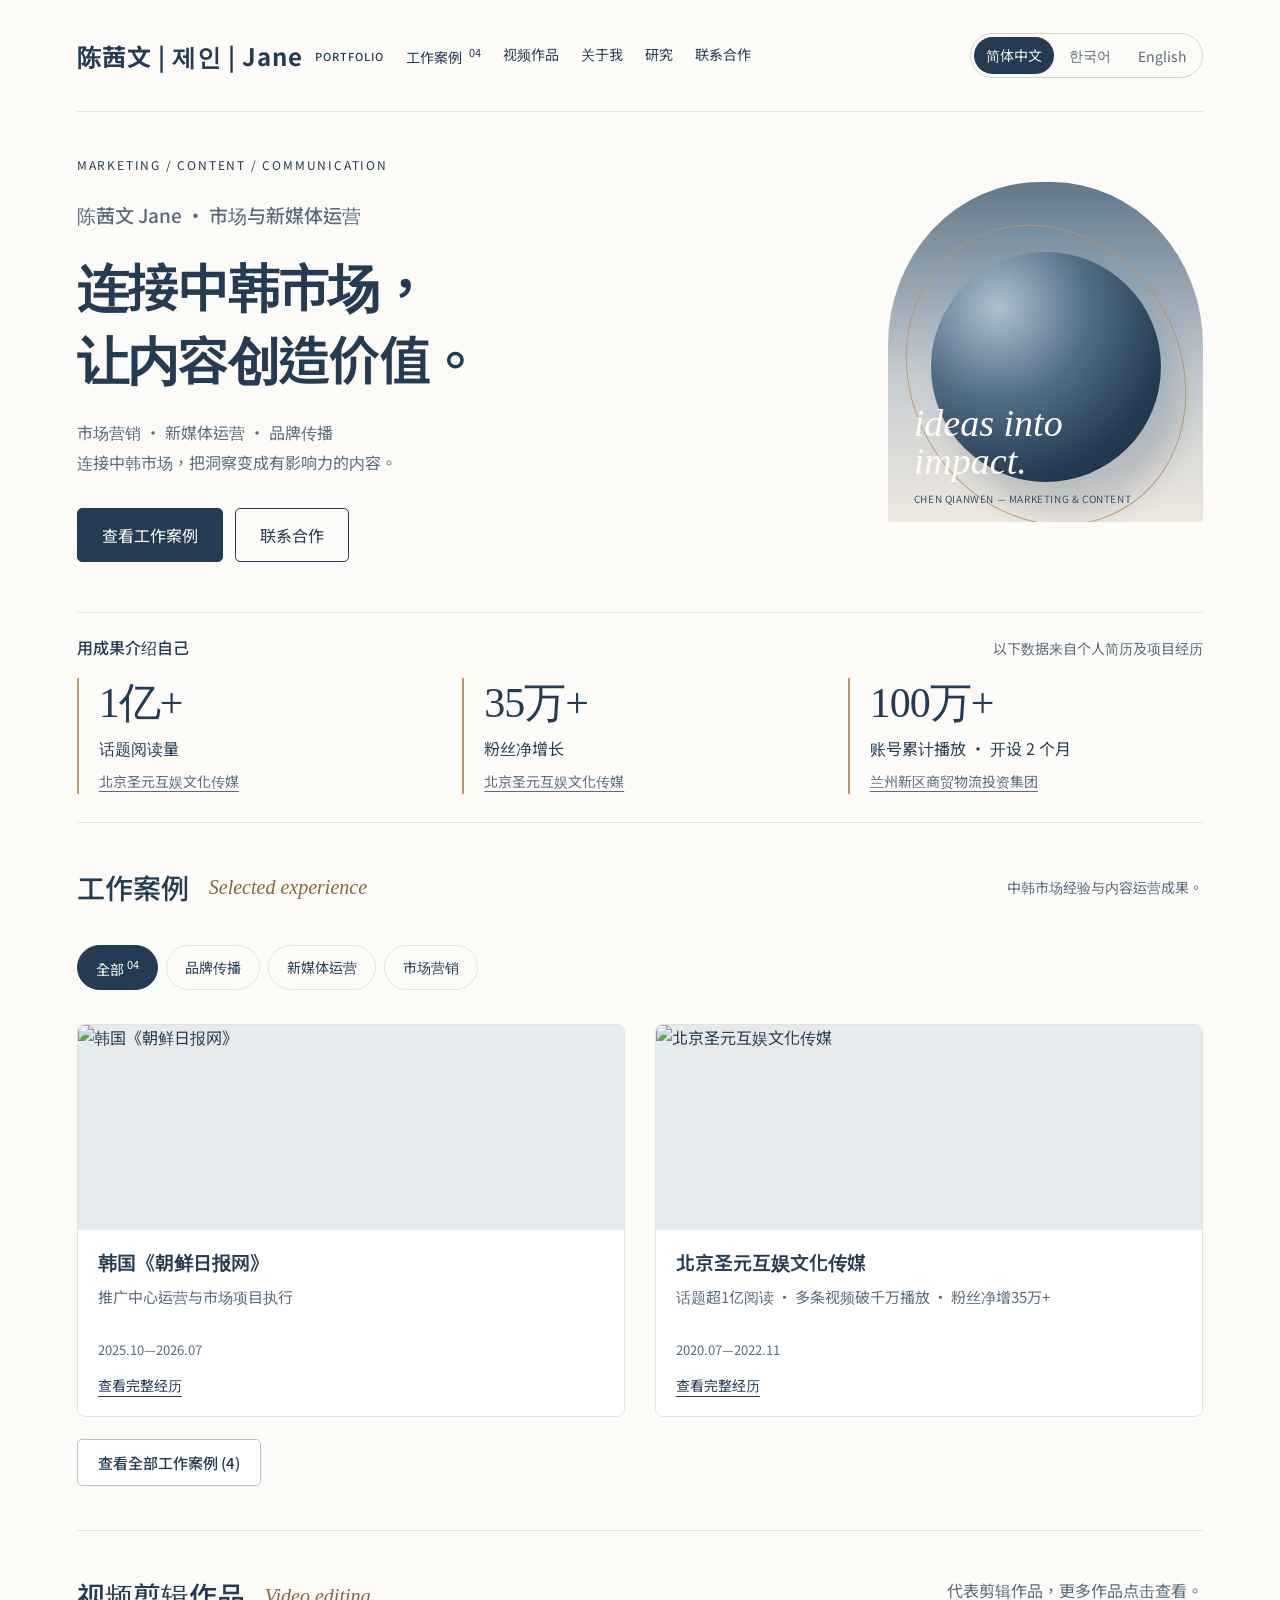
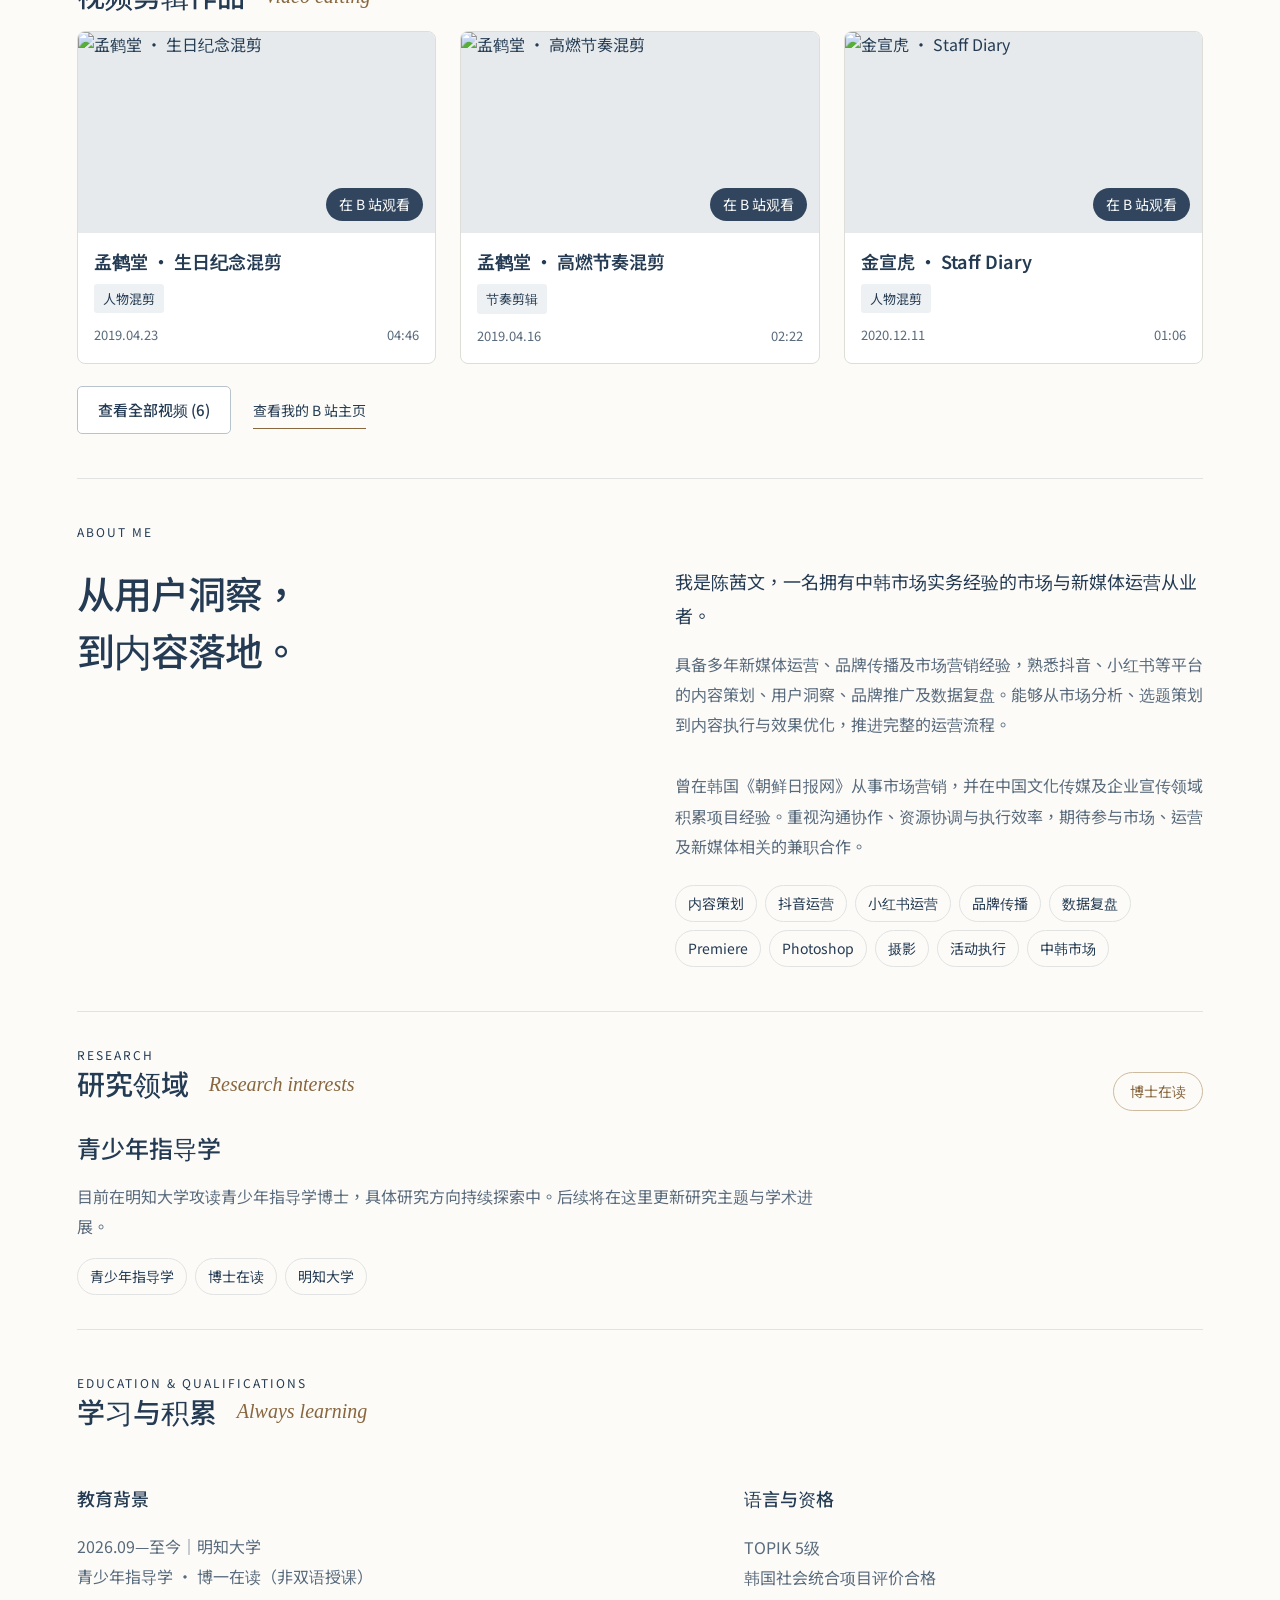
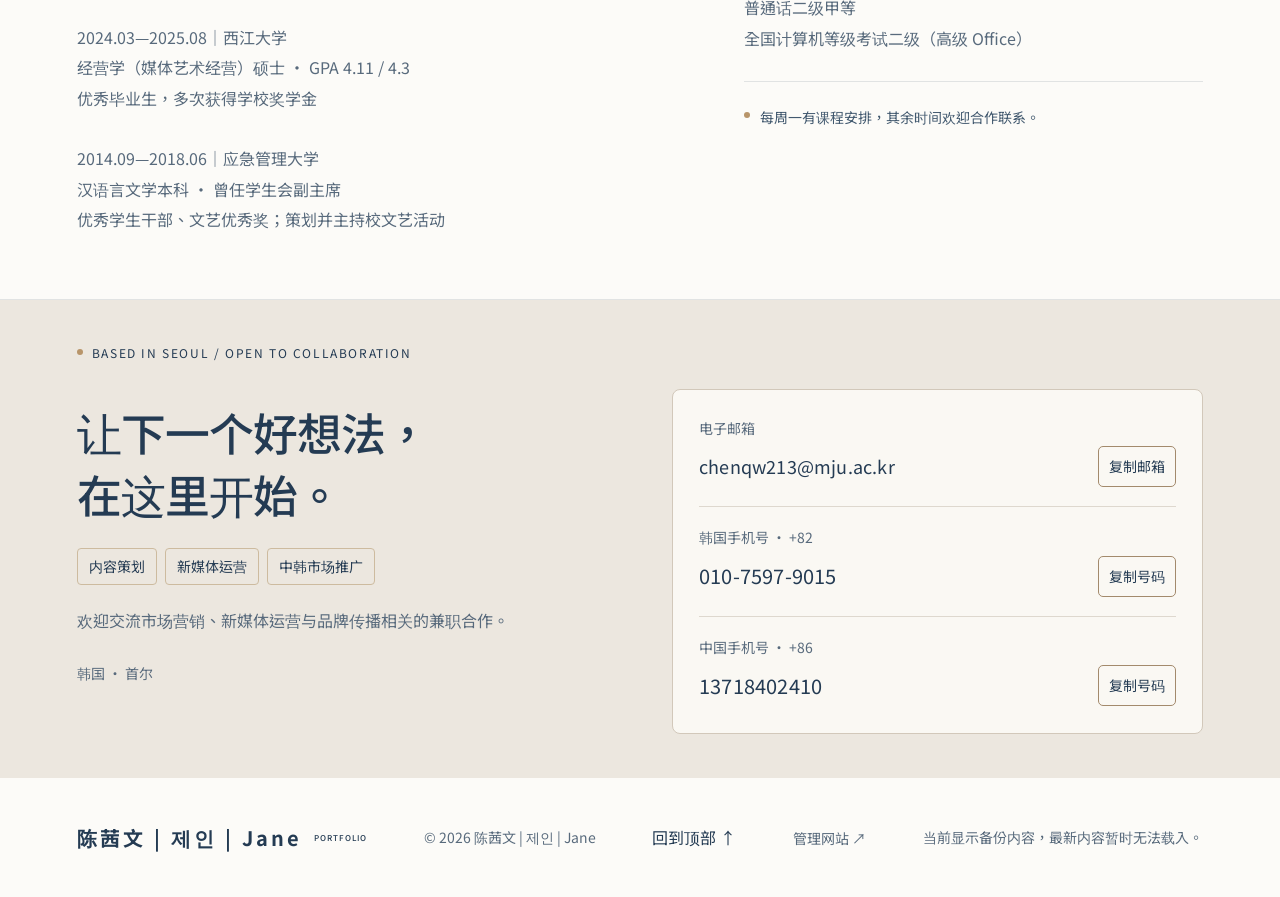
==== commit 4a2c94fb: "Show full introduction and education on homepage" ====
--- a/docs/index.html
+++ b/docs/index.html
@@ -1,6 +1,6 @@
 <!doctype html><html lang="zh-Hans"><head><meta charset="utf-8"><meta name="viewport" content="width=device-width,initial-scale=1"><meta name="description" content="陈茜文｜市场营销、新媒体运营与品牌传播。中韩市场经验、内容策划、短视频运营与项目执行。"><meta name="theme-color" content="#f6f4ef"><title>陈茜文｜市场与新媒体运营</title><link rel="stylesheet" href="style.css"><style>
 .video-section .section-heading{align-items:flex-start;gap:24px}.video-section .section-heading p{font-size:16px;max-width:480px}.video-grid{display:grid;grid-template-columns:repeat(3,minmax(0,1fr));gap:30px 24px}.video-card{display:block;border:1px solid #deded8;background:#fff;border-radius:8px;overflow:hidden;color:#243b53;text-decoration:none;transition:transform .2s,box-shadow .2s}.video-card:hover{transform:translateY(-4px);box-shadow:0 14px 35px #243b5314}.video-card:focus-visible{outline:3px solid #88663e;outline-offset:4px}.video-cover{aspect-ratio:16/9;position:relative;overflow:hidden;background:#e6eaec}.video-cover img{width:100%;height:100%;object-fit:cover;display:block;transition:transform .3s}.video-card:hover img{transform:scale(1.035)}.video-play{position:absolute;right:12px;bottom:12px;border-radius:24px;background:#243b53ed;color:#fff;padding:6px 13px;font-size:14px}.video-card h3{font-size:17px;line-height:1.6;font-weight:600;margin:18px 18px 10px;overflow-wrap:anywhere}.video-meta{display:flex;flex-wrap:wrap;justify-content:space-between;gap:8px;padding:0 18px 20px;font-size:14px;color:#586a7c}.video-profile{display:inline-block;border-bottom:1px solid #88663e;font-size:16px;padding:8px 0;margin-top:24px}.video-nav{white-space:nowrap}@media(max-width:1000px){.video-grid{grid-template-columns:repeat(2,minmax(0,1fr))}}@media(max-width:600px){.video-grid{grid-template-columns:1fr;gap:22px}.video-section .section-heading{display:block}.video-section .section-heading p{margin-top:18px}.video-card h3{font-size:17px}header nav{flex-wrap:wrap;justify-content:center}}
-</style><link rel="stylesheet" href="polish.css?v=copy-20261122"><link rel="stylesheet" href="compact.css?v=20261122"></head>
+</style><link rel="stylesheet" href="polish.css?v=copy-20261122"><link rel="stylesheet" href="compact.css?v=profile-20261122"></head>
 <body><header><a class="logo" href="#home" aria-label="陈茜文 首页">陈茜文<span>PORTFOLIO</span></a><nav aria-label="主要导航"><a href="#work">经历 <sup>04</sup></a><a href="#about">关于</a><a href="#research" class="research-nav">研究</a><a href="#contact">聊聊合作 ↗</a><a class="video-nav" href="#videos">视频</a></nav><div class="language-switch" role="group" aria-label="Language / 语言 / 언어"><button type="button" data-lang="zh" lang="zh-Hans" aria-pressed="true">简体中文</button><button type="button" data-lang="ko" lang="ko" aria-pressed="false">한국어</button><button type="button" data-lang="en" lang="en" aria-pressed="false">English</button></div></header>
 <main><section class="hero" id="home"><div class="eyebrow"><span class="dot"></span> MARKETING / CONTENT / COMMUNICATION</div><p class="hero-identity"></p><h1>让内容被看见，<br>让品牌被记住<span class="period">.</span></h1><div class="hero-bottom"><p>市场营销 · 新媒体运营 · 品牌传播<br>连接中韩市场，把洞察变成有影响力的内容。</p><a class="round-link" href="#work" aria-label="探索项目经历">↓</a><span class="hero-index">BASED IN SEOUL<br>OPEN TO PART-TIME WORK</span></div><div class="hero-actions"></div><div class="hero-art" aria-hidden="true"><div class="art-orbit"></div><div class="art-disc"></div><span>ideas into<br>impact.</span><small>CHEN QIANWEN — MARKETING & CONTENT</small></div></section>
 <section class="impact-section" aria-labelledby="impact-heading"><div class="impact-intro"><h2 id="impact-heading"></h2><p></p></div><div class="impact-grid"></div></section><section class="work section" id="work"><div class="section-heading"><h2>经历与成果<span>Experience & impact</span></h2><p>从内容策划，到市场项目落地。<br><small>以下经历与运营数据整理自个人简历。</small></p></div><div class="filters" role="group" aria-label="筛选经历"><button class="active" data-filter="all" aria-pressed="true">全部 <sup>04</sup></button><button data-filter="brand" aria-pressed="false">品牌传播</button><button data-filter="digital" aria-pressed="false">新媒体运营</button><button data-filter="editorial" aria-pressed="false">市场营销</button></div><div class="projects"><p class="empty-projects">正在读取项目经历…</p></div></section>
@@ -9,6 +9,6 @@
 <section class="research section" id="research" aria-labelledby="research-heading"><div class="eyebrow">02 / RESEARCH</div><div class="section-heading"><h2 id="research-heading"><span class="heading-main">研究领域</span><span>Research interests</span></h2><span class="research-status">博士在读</span></div><div class="research-body"><div class="research-mark" aria-hidden="true"><span>知</span><small>LEARNING / EXPLORING</small></div><div class="research-content"><h3 id="research-area">青少年指导学</h3><p id="research-intro">目前在明知大学攻读青少年指导学博士，具体研究方向持续探索中。</p><div class="skills" id="research-keywords"></div><a id="research-link" target="_blank" rel="noopener noreferrer" hidden></a></div></div></section><section class="education section" id="education"><div class="eyebrow">03 / EDUCATION & QUALIFICATIONS</div><div class="section-heading"><h2>学习与积累<span>Always learning</span></h2></div><div class="education-grid"><div><h3>教育背景</h3><div id="education-content"></div></div><div><h3>语言与资格</h3><div id="qualification-content"></div><div class="availability"><span class="dot"></span><span id="availability"></span></div></div></div></section>
 <section class="contact section" id="contact"><div class="eyebrow"><span class="dot"></span> BASED IN SEOUL / OPEN TO COLLABORATION</div><h2>让下一个想法，<br>走得<span class="serif">更远。</span><span class="contact-arrow">↗</span></h2><div class="contact-bottom"><p>欢迎交流市场营销、新媒体运营与品牌传播相关的兼职合作。</p><button id="contact-button">联系我 <span>↗</span></button></div><div id="contact-info" hidden></div></section></main>
 <footer><a class="logo" href="#home">陈茜文<span>PORTFOLIO</span></a><p>© <span id="year">2026</span> 陈茜文</p><a href="#home">回到顶部 ↑</a><a id="admin-link" class="admin-link" href="admin/">管理网站</a></footer>
-<dialog id="project-dialog"><button class="close" aria-label="关闭经历详情">✕</button><div class="eyebrow">EXPERIENCE / 项目与工作经历</div><h2 id="dialog-title"></h2><p id="dialog-description"></p><dl id="dialog-details"></dl><div class="dialog-note"></div></dialog><script src="ui-i18n.js"></script><script src="compact.js?v=20261122"></script><script src="polish.js?v=compact-20261122"></script><script src="script.js?v=compact-20261122"></script></body></html>
+<dialog id="project-dialog"><button class="close" aria-label="关闭经历详情">✕</button><div class="eyebrow">EXPERIENCE / 项目与工作经历</div><h2 id="dialog-title"></h2><p id="dialog-description"></p><dl id="dialog-details"></dl><div class="dialog-note"></div></dialog><script src="ui-i18n.js"></script><script src="compact.js?v=profile-20261122"></script><script src="polish.js?v=compact-20261122"></script><script src="script.js?v=compact-20261122"></script></body></html>
 
 
--- a/docs/compact.css
+++ b/docs/compact.css
@@ -1,11 +1,14 @@
 /* A short front page, with the full portfolio one interaction away. */
-:root{--bg:#fcfbf8;--line:#e1e3e3}body{background:var(--bg)}header{padding:20px 0}.hero{min-height:500px;padding-top:44px;padding-bottom:40px}.hero-art{height:340px;top:70px}.hero h1,html[lang=en] .hero h1,html[lang=ko] .hero h1{font-size:clamp(34px,4.1vw,58px)}.section{padding-top:44px;padding-bottom:44px}.section-heading h2{margin:0 0 14px}.section-heading p{margin:0 0 14px}.impact-section{padding:22px 0 28px}.impact-intro h2{margin-bottom:18px}.impact-item strong{font-size:42px}.impact-label{margin-top:8px}.projects>.project{background:#fff}.projects>.project.preview-hidden{display:none}.case-summary{display:none}.case-trigger .project-art{height:205px}.case-trigger .project-meta{padding:18px 20px 12px}.case-trigger .project-meta h3{font-size:19px}.case-trigger .project-meta h3 span{display:-webkit-box;-webkit-box-orient:vertical;-webkit-line-clamp:2;overflow:hidden;font-size:15px;min-height:2.8em}.case-trigger .project-meta>span{font-size:13px}.case-detail{padding:4px 20px 20px;margin-top:auto;font-size:14px}.collection-entry{font:inherit;font-size:15px;font-weight:500;border:1px solid #b9c3cb;border-radius:5px;background:#fff;color:#243b53;padding:12px 20px;min-height:44px;cursor:pointer;display:inline-flex;align-items:center;justify-content:center;margin-top:22px}.collection-entry:hover{background:#eaf0f3;border-color:#243b53}.video-card{background:#fff}.video-card h3{font-size:18px;margin:14px 16px 8px}.video-tags{padding:0 16px}.video-tags span{font-size:13px}.video-role{display:none}.video-meta{padding:12px 16px 18px;font-size:13px}.video-grid>.video-card:nth-child(n+4){display:none}.video-section .video-profile{font-size:14px;margin-left:22px;margin-top:12px}.about p:nth-of-type(2){display:none}.about-content{gap:35px}.about h2{font-size:32px}.about .skills span:nth-child(n+7){display:none}.about-content>.profile-entry{grid-column:2;margin:0;justify-self:start}.education{display:none}.research{padding-top:34px;padding-bottom:34px}.research-mark{display:none}.research-body{display:block;margin:12px 0 0}.research-content h3{font-size:24px;margin-bottom:12px}.research-content>p{display:-webkit-box;-webkit-line-clamp:2;-webkit-box-orient:vertical;overflow:hidden;max-width:760px}.research .skills{margin-top:12px}.featured-tabs{display:none}#featured-video-panel[hidden],#featured-work-panel[hidden]{display:none}.collection-open{overflow:hidden}.collection-dialog{padding:0;max-width:940px;width:calc(100% - 48px);max-height:85dvh;border:1px solid #d9dfe3;border-radius:12px;background:#fcfbf8;overscroll-behavior:contain}.collection-header{display:flex;align-items:center;justify-content:space-between;gap:16px;padding:22px 28px;position:sticky;top:0;background:#fcfbf8;border-bottom:1px solid #e1e3e3;z-index:3}.collection-header h2{font-size:25px;margin:0;line-height:1.4}.collection-close{font:inherit;font-size:14px;border:1px solid #aebbc5;border-radius:5px;background:white;padding:9px 14px;min-height:42px;flex-shrink:0}.collection-body{padding:26px 28px}.collection-work-list{display:grid;gap:12px}.collection-work-item{display:flex;align-items:center;gap:20px;width:100%;text-align:left;font:inherit;background:white;border:1px solid #e0e4e6;border-radius:7px;padding:16px;min-width:0}.collection-work-item:hover{background:#f0f4f6}.collection-work-item img{width:140px;height:96px;object-fit:cover;border-radius:4px;flex-shrink:0}.collection-work-copy{display:flex;flex-direction:column;gap:7px;min-width:0}.collection-work-copy strong{font-size:18px;font-weight:600;line-height:1.5}.collection-work-copy>span{font-size:15px;color:#586a7c;line-height:1.6}.collection-work-copy small{font-size:14px;color:#586a7c}.collection-video-grid{display:grid;grid-template-columns:repeat(2,minmax(0,1fr));gap:20px}.collection-video-grid .video-card{display:block}.full-profile h3{font-size:22px;margin:30px 0 12px;white-space:pre-line}.full-profile h3:first-child{margin-top:0}.full-profile p{font-size:16px;line-height:1.9;white-space:pre-line;margin:0 0 18px}.profile-resource{font-size:16px;text-decoration:underline}.mobile-video-grid{display:grid;grid-template-columns:repeat(2,minmax(0,1fr));gap:12px}
+:root{--bg:#fcfbf8;--line:#e1e3e3}body{background:var(--bg)}header{padding:20px 0}.hero{min-height:500px;padding-top:44px;padding-bottom:40px}.hero-art{height:340px;top:70px}.hero h1,html[lang=en] .hero h1,html[lang=ko] .hero h1{font-size:clamp(34px,4.1vw,58px)}.section{padding-top:44px;padding-bottom:44px}.section-heading h2{margin:0 0 14px}.section-heading p{margin:0 0 14px}.impact-section{padding:22px 0 28px}.impact-intro h2{margin-bottom:18px}.impact-item strong{font-size:42px}.impact-label{margin-top:8px}.projects>.project{background:#fff}.projects>.project.preview-hidden{display:none}.case-summary{display:none}.case-trigger .project-art{height:205px}.case-trigger .project-meta{padding:18px 20px 12px}.case-trigger .project-meta h3{font-size:19px}.case-trigger .project-meta h3 span{display:-webkit-box;-webkit-box-orient:vertical;-webkit-line-clamp:2;overflow:hidden;font-size:15px;min-height:2.8em}.case-trigger .project-meta>span{font-size:13px}.case-detail{padding:4px 20px 20px;margin-top:auto;font-size:14px}.collection-entry{font:inherit;font-size:15px;font-weight:500;border:1px solid #b9c3cb;border-radius:5px;background:#fff;color:#243b53;padding:12px 20px;min-height:44px;cursor:pointer;display:inline-flex;align-items:center;justify-content:center;margin-top:22px}.collection-entry:hover{background:#eaf0f3;border-color:#243b53}.video-card{background:#fff}.video-card h3{font-size:18px;margin:14px 16px 8px}.video-tags{padding:0 16px}.video-tags span{font-size:13px}.video-role{display:none}.video-meta{padding:12px 16px 18px;font-size:13px}.video-grid>.video-card:nth-child(n+4){display:none}.video-section .video-profile{font-size:14px;margin-left:22px;margin-top:12px}.research{padding-top:34px;padding-bottom:34px}.research-mark{display:none}.research-body{display:block;margin:12px 0 0}.research-content h3{font-size:24px;margin-bottom:12px}.research-content>p{display:-webkit-box;-webkit-line-clamp:2;-webkit-box-orient:vertical;overflow:hidden;max-width:760px}.research .skills{margin-top:12px}.featured-tabs{display:none}#featured-video-panel[hidden],#featured-work-panel[hidden]{display:none}.collection-open{overflow:hidden}.collection-dialog{padding:0;max-width:940px;width:calc(100% - 48px);max-height:85dvh;border:1px solid #d9dfe3;border-radius:12px;background:#fcfbf8;overscroll-behavior:contain}.collection-header{display:flex;align-items:center;justify-content:space-between;gap:16px;padding:22px 28px;position:sticky;top:0;background:#fcfbf8;border-bottom:1px solid #e1e3e3;z-index:3}.collection-header h2{font-size:25px;margin:0;line-height:1.4}.collection-close{font:inherit;font-size:14px;border:1px solid #aebbc5;border-radius:5px;background:white;padding:9px 14px;min-height:42px;flex-shrink:0}.collection-body{padding:26px 28px}.collection-work-list{display:grid;gap:12px}.collection-work-item{display:flex;align-items:center;gap:20px;width:100%;text-align:left;font:inherit;background:white;border:1px solid #e0e4e6;border-radius:7px;padding:16px;min-width:0}.collection-work-item:hover{background:#f0f4f6}.collection-work-item img{width:140px;height:96px;object-fit:cover;border-radius:4px;flex-shrink:0}.collection-work-copy{display:flex;flex-direction:column;gap:7px;min-width:0}.collection-work-copy strong{font-size:18px;font-weight:600;line-height:1.5}.collection-work-copy>span{font-size:15px;color:#586a7c;line-height:1.6}.collection-work-copy small{font-size:14px;color:#586a7c}.collection-video-grid{display:grid;grid-template-columns:repeat(2,minmax(0,1fr));gap:20px}.collection-video-grid .video-card{display:block}.full-profile h3{font-size:22px;margin:30px 0 12px;white-space:pre-line}.full-profile h3:first-child{margin-top:0}.full-profile p{font-size:16px;line-height:1.9;white-space:pre-line;margin:0 0 18px}.profile-resource{font-size:16px;text-decoration:underline}.mobile-video-grid{display:grid;grid-template-columns:repeat(2,minmax(0,1fr));gap:12px}
 @media(max-width:700px){
- html{scroll-padding-top:18px}header{margin:0 6%;padding:16px 0 12px;min-height:0;gap:14px;align-items:center}header .logo,html[lang=en] header .logo,html[lang=ko] header .logo{font-size:21px;width:auto;flex:1;letter-spacing:0;white-space:nowrap}header .logo>span{display:none}.language-switch{order:1;width:auto;margin:0;padding:2px;gap:1px;border-radius:22px}.language-switch button{font-size:13px;padding:7px 9px;flex:none;min-width:32px}header nav{order:2;font-size:14px;gap:20px;justify-content:space-between;flex-basis:100%;width:100%;flex-wrap:nowrap}header nav .video-nav,header nav .research-nav,header nav sup{display:none}header nav a{min-height:30px;display:flex;align-items:center}.hero{padding:28px 0 26px;min-height:0}.hero .eyebrow{font-size:10px;letter-spacing:1.1px}.hero-identity{font-size:14px;line-height:1.6;margin-top:15px}.hero h1,html[lang=en] .hero h1,html[lang=ko] .hero h1{font-size:31px;line-height:1.4;margin:12px 0 16px;letter-spacing:-.7px}.hero-bottom p,html[lang=en] .hero-bottom p,html[lang=ko] .hero-bottom p{font-size:15px;line-height:1.8;display:-webkit-box;-webkit-line-clamp:2;-webkit-box-orient:vertical;overflow:hidden}.hero-art{display:none}.hero-actions{gap:10px;margin-top:20px}.primary-action,.secondary-action{font-size:14px;padding:11px 17px;min-height:44px}.impact-section{padding:19px 0 22px}.impact-intro{display:none}.impact-grid{grid-template-columns:repeat(3,minmax(0,1fr));gap:10px}.impact-item{padding:0 0 0 10px;border-left-width:1px;min-width:0}.impact-item strong{font-size:27px;line-height:1.2;white-space:nowrap}.impact-label{display:block;font-size:12px;line-height:1.6;margin:7px 0 0}.impact-source{display:none}.section{padding:28px 0}.section-heading{display:block}.section-heading h2{font-size:25px;margin:0 0 14px}.section-heading h2>span:not(.heading-main){display:none}.section-heading p{font-size:14px;line-height:1.7;margin:0 0 18px}.featured-tabs{display:grid;grid-template-columns:1fr 1fr;gap:4px;border:1px solid #dbe1e5;border-radius:6px;padding:4px;background:#edf1f3;margin:0 0 16px}.featured-tabs button{border:0;border-radius:4px;background:transparent;font:inherit;font-size:14px;padding:10px 8px;min-height:42px;color:#586a7c}.featured-tabs button[aria-selected=true]{background:#fff;color:#243b53;box-shadow:0 1px 4px #243b5310;font-weight:600}#work .filters{display:none}.projects{grid-template-columns:repeat(2,minmax(0,1fr));gap:12px}.projects>.project{border-color:#e0e4e6;border-radius:6px;min-width:0}.case-trigger .project-art{height:auto;aspect-ratio:16/10;min-height:0}.case-trigger .project-meta{padding:12px 12px 6px}.case-trigger .project-meta h3{font-size:15px;line-height:1.6;display:-webkit-box;-webkit-line-clamp:2;-webkit-box-orient:vertical;overflow:hidden;min-height:3.2em}.case-trigger .project-meta h3 span{display:none}.case-trigger .project-meta>span{font-size:12px;white-space:normal;margin-top:6px}.case-detail{font-size:13px;padding:8px 12px 14px;min-height:40px}.collection-entry{font-size:14px;padding:11px 16px;margin-top:16px;min-height:44px;width:100%}#videos{display:none}.mobile-video-grid .video-card{border-color:#e0e4e6;border-radius:6px;min-width:0}.mobile-video-grid .video-card h3{font-size:15px;line-height:1.6;margin:10px 11px 6px;display:-webkit-box;-webkit-box-orient:vertical;-webkit-line-clamp:2;overflow:hidden;min-height:3.2em}.mobile-video-grid .video-tags,.mobile-video-grid .video-role,.mobile-video-grid .video-meta>span:first-child{display:none}.mobile-video-grid .video-meta{padding:0 11px 12px;font-size:13px}.mobile-video-grid .video-play{font-size:12px;padding:4px 8px;bottom:7px;right:7px}.about .eyebrow{display:none}.about-content{margin-top:0;display:block}.about h2{font-size:24px;margin-bottom:14px}.about p:first-child{font-size:16px;line-height:1.8;margin-bottom:14px}.about .skills{margin-top:12px;gap:6px}.about .skills span{font-size:13px;padding:5px 9px}.about .skills span:nth-child(n+5){display:none}.about-content>.profile-entry{margin-top:18px}.research{display:none}.contact{padding:30px 6%}.contact>.eyebrow{font-size:10px;margin-bottom:18px}.contact h2{font-size:27px;line-height:1.45}.contact-services{gap:6px}.contact-services span{font-size:13px;padding:6px 9px}.contact-bottom p{font-size:14px;line-height:1.8}.contact-layout{gap:20px}.contact-method{padding:15px 0}.contact-layout #contact-info{padding:2px 16px}.contact-layout .contact-item{font-size:19px}.contact-layout .email-row .contact-item{font-size:16px}.copy-email,.copy-phone{font-size:13px;padding:8px 9px}.contact-intro .contact-location{font-size:13px;margin-top:14px}footer{padding:22px 6%;gap:14px}footer .logo{font-size:17px}footer .logo span{display:none}footer p,footer>a:last-child,.admin-link{font-size:12px}.collection-dialog{width:calc(100% - 24px);max-height:90dvh;border-radius:9px}.collection-header{padding:15px 16px;align-items:flex-start}.collection-header h2{font-size:21px}.collection-body{padding:16px}.collection-close{font-size:14px;padding:8px 12px}.collection-work-item{padding:12px;gap:12px;align-items:flex-start}.collection-work-item img{width:84px;height:66px}.collection-work-copy strong{font-size:16px}.collection-work-copy>span{font-size:14px}.collection-work-copy small{font-size:13px}.collection-video-grid{grid-template-columns:1fr;gap:18px}.collection-video-grid .video-card h3{font-size:18px}.collection-video-grid .video-meta{font-size:14px}.full-profile h3{font-size:21px}.full-profile p{font-size:16px}.collection-open{overflow:hidden}#project-dialog{max-height:88dvh;padding:42px 22px 26px}#project-dialog h2{font-size:24px}.dialog-image{max-height:200px}
+ html{scroll-padding-top:18px}header{margin:0 6%;padding:16px 0 12px;min-height:0;gap:14px;align-items:center}header .logo,html[lang=en] header .logo,html[lang=ko] header .logo{font-size:21px;width:auto;flex:1;letter-spacing:0;white-space:nowrap}header .logo>span{display:none}.language-switch{order:1;width:auto;margin:0;padding:2px;gap:1px;border-radius:22px}.language-switch button{font-size:13px;padding:7px 9px;flex:none;min-width:32px}header nav{order:2;font-size:14px;gap:20px;justify-content:space-between;flex-basis:100%;width:100%;flex-wrap:nowrap}header nav .video-nav,header nav .research-nav,header nav sup{display:none}header nav a{min-height:30px;display:flex;align-items:center}.hero{padding:28px 0 26px;min-height:0}.hero .eyebrow{font-size:10px;letter-spacing:1.1px}.hero-identity{font-size:14px;line-height:1.6;margin-top:15px}.hero h1,html[lang=en] .hero h1,html[lang=ko] .hero h1{font-size:31px;line-height:1.4;margin:12px 0 16px;letter-spacing:-.7px}.hero-bottom p,html[lang=en] .hero-bottom p,html[lang=ko] .hero-bottom p{font-size:15px;line-height:1.8;display:-webkit-box;-webkit-line-clamp:2;-webkit-box-orient:vertical;overflow:hidden}.hero-art{display:none}.hero-actions{gap:10px;margin-top:20px}.primary-action,.secondary-action{font-size:14px;padding:11px 17px;min-height:44px}.impact-section{padding:19px 0 22px}.impact-intro{display:none}.impact-grid{grid-template-columns:repeat(3,minmax(0,1fr));gap:10px}.impact-item{padding:0 0 0 10px;border-left-width:1px;min-width:0}.impact-item strong{font-size:27px;line-height:1.2;white-space:nowrap}.impact-label{display:block;font-size:12px;line-height:1.6;margin:7px 0 0}.impact-source{display:none}.section{padding:28px 0}.section-heading{display:block}.section-heading h2{font-size:25px;margin:0 0 14px}.section-heading h2>span:not(.heading-main){display:none}.section-heading p{font-size:14px;line-height:1.7;margin:0 0 18px}.featured-tabs{display:grid;grid-template-columns:1fr 1fr;gap:4px;border:1px solid #dbe1e5;border-radius:6px;padding:4px;background:#edf1f3;margin:0 0 16px}.featured-tabs button{border:0;border-radius:4px;background:transparent;font:inherit;font-size:14px;padding:10px 8px;min-height:42px;color:#586a7c}.featured-tabs button[aria-selected=true]{background:#fff;color:#243b53;box-shadow:0 1px 4px #243b5310;font-weight:600}#work .filters{display:none}.projects{grid-template-columns:repeat(2,minmax(0,1fr));gap:12px}.projects>.project{border-color:#e0e4e6;border-radius:6px;min-width:0}.case-trigger .project-art{height:auto;aspect-ratio:16/10;min-height:0}.case-trigger .project-meta{padding:12px 12px 6px}.case-trigger .project-meta h3{font-size:15px;line-height:1.6;display:-webkit-box;-webkit-line-clamp:2;-webkit-box-orient:vertical;overflow:hidden;min-height:3.2em}.case-trigger .project-meta h3 span{display:none}.case-trigger .project-meta>span{font-size:12px;white-space:normal;margin-top:6px}.case-detail{font-size:13px;padding:8px 12px 14px;min-height:40px}.collection-entry{font-size:14px;padding:11px 16px;margin-top:16px;min-height:44px;width:100%}#videos{display:none}.mobile-video-grid .video-card{border-color:#e0e4e6;border-radius:6px;min-width:0}.mobile-video-grid .video-card h3{font-size:15px;line-height:1.6;margin:10px 11px 6px;display:-webkit-box;-webkit-box-orient:vertical;-webkit-line-clamp:2;overflow:hidden;min-height:3.2em}.mobile-video-grid .video-tags,.mobile-video-grid .video-role,.mobile-video-grid .video-meta>span:first-child{display:none}.mobile-video-grid .video-meta{padding:0 11px 12px;font-size:13px}.mobile-video-grid .video-play{font-size:12px;padding:4px 8px;bottom:7px;right:7px}.research{display:none}.contact{padding:30px 6%}.contact>.eyebrow{font-size:10px;margin-bottom:18px}.contact h2{font-size:27px;line-height:1.45}.contact-services{gap:6px}.contact-services span{font-size:13px;padding:6px 9px}.contact-bottom p{font-size:14px;line-height:1.8}.contact-layout{gap:20px}.contact-method{padding:15px 0}.contact-layout #contact-info{padding:2px 16px}.contact-layout .contact-item{font-size:19px}.contact-layout .email-row .contact-item{font-size:16px}.copy-email,.copy-phone{font-size:13px;padding:8px 9px}.contact-intro .contact-location{font-size:13px;margin-top:14px}footer{padding:22px 6%;gap:14px}footer .logo{font-size:17px}footer .logo span{display:none}footer p,footer>a:last-child,.admin-link{font-size:12px}.collection-dialog{width:calc(100% - 24px);max-height:90dvh;border-radius:9px}.collection-header{padding:15px 16px;align-items:flex-start}.collection-header h2{font-size:21px}.collection-body{padding:16px}.collection-close{font-size:14px;padding:8px 12px}.collection-work-item{padding:12px;gap:12px;align-items:flex-start}.collection-work-item img{width:84px;height:66px}.collection-work-copy strong{font-size:16px}.collection-work-copy>span{font-size:14px}.collection-work-copy small{font-size:13px}.collection-video-grid{grid-template-columns:1fr;gap:18px}.collection-video-grid .video-card h3{font-size:18px}.collection-video-grid .video-meta{font-size:14px}.full-profile h3{font-size:21px}.full-profile p{font-size:16px}.collection-open{overflow:hidden}#project-dialog{max-height:88dvh;padding:42px 22px 26px}#project-dialog h2{font-size:24px}.dialog-image{max-height:200px}
 }
 
 .compact-outcome{display:none}@media(max-width:700px){.case-trigger .project-meta>span{display:none}.compact-outcome{display:-webkit-box;-webkit-line-clamp:2;-webkit-box-orient:vertical;overflow:hidden;font-size:13px;line-height:1.65;min-height:3.3em;color:#586a7c;margin:0 12px 2px}}
 
-@media(max-width:700px){#work .section-heading p{display:none}.about h2{display:none}.contact-bottom p{display:none}.contact-intro .contact-location{margin-top:12px}.hero .eyebrow{display:none}.hero-identity{margin-top:0}.contact-layout{gap:18px}}
+@media(max-width:700px){#work .section-heading p{display:none}.contact-bottom p{display:none}.contact-intro .contact-location{margin-top:12px}.hero .eyebrow{display:none}.hero-identity{margin-top:0}.contact-layout{gap:18px}}
 
-@media(max-width:700px){.about h2{display:block;font-size:22px;margin:0 0 12px}}
+@media(max-width:700px){}
+
+/* Profile and education stay fully visible on the home page. */
+.about p:nth-of-type(2){display:block}.education{display:block}.about .skills span{display:inline-block}.about h2{font-size:38px}@media(max-width:700px){.about h2{font-size:28px;line-height:1.5;margin:0 0 20px}.about .eyebrow{display:flex;margin-bottom:18px}.about-content{display:block}.about p{font-size:16px;line-height:1.9}.about .skills{gap:7px;margin-top:20px}.about .skills span{font-size:13px;padding:6px 10px}.education-grid{grid-template-columns:1fr;gap:26px;margin-top:18px}.education-grid h3{font-size:18px}#education-content,#qualification-content{font-size:16px;line-height:1.9}}
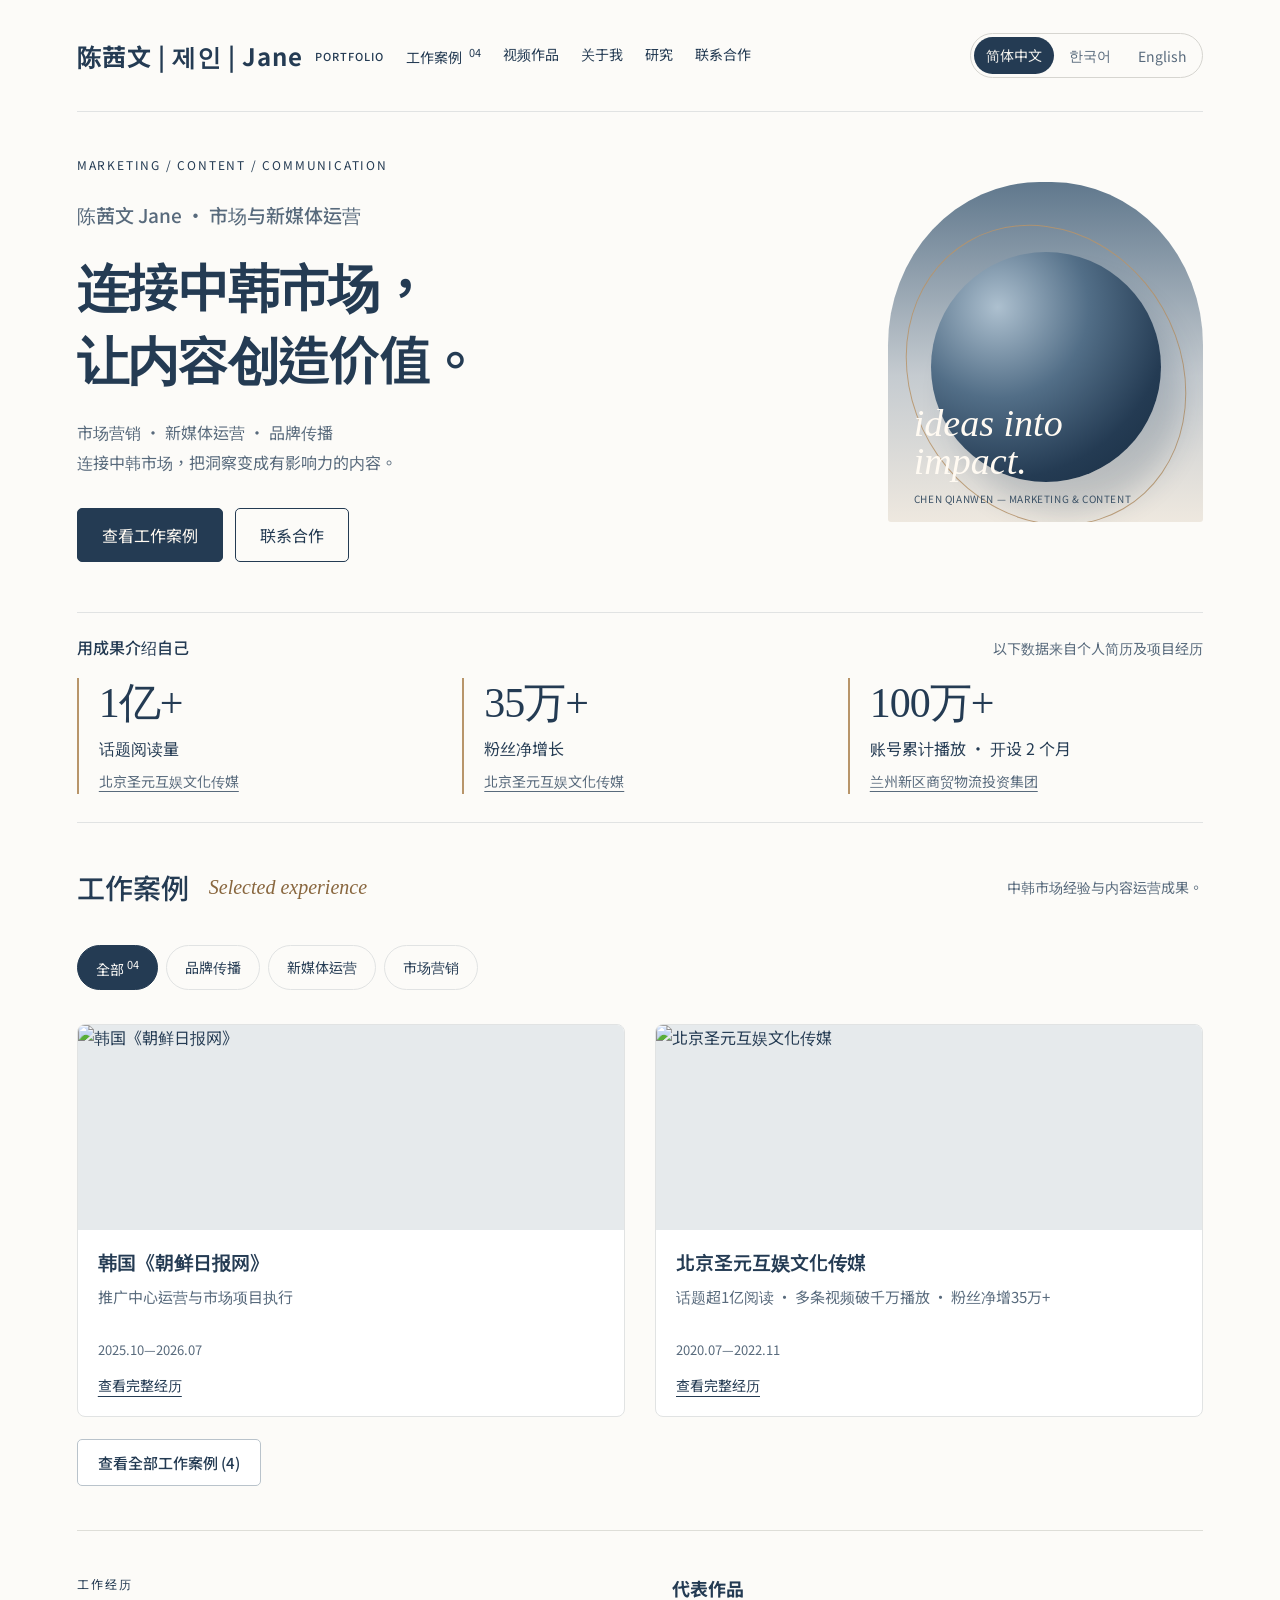
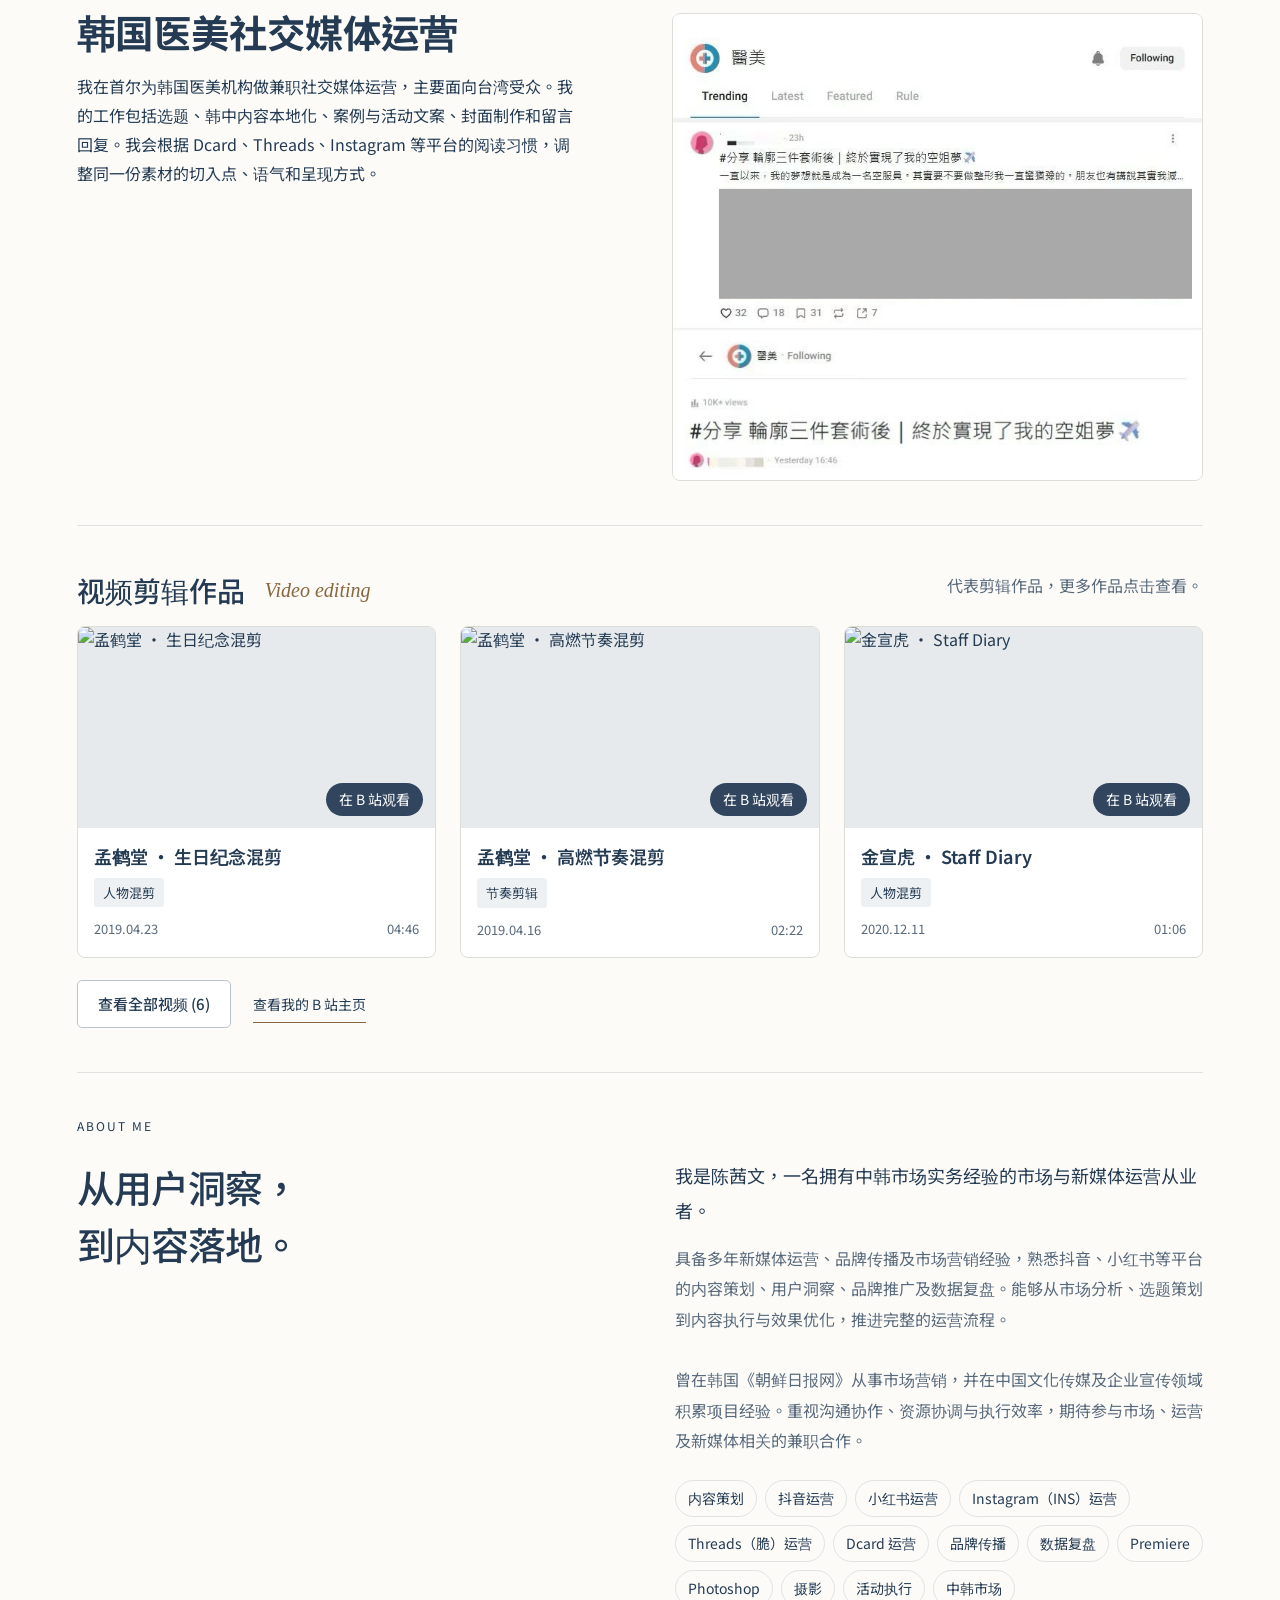
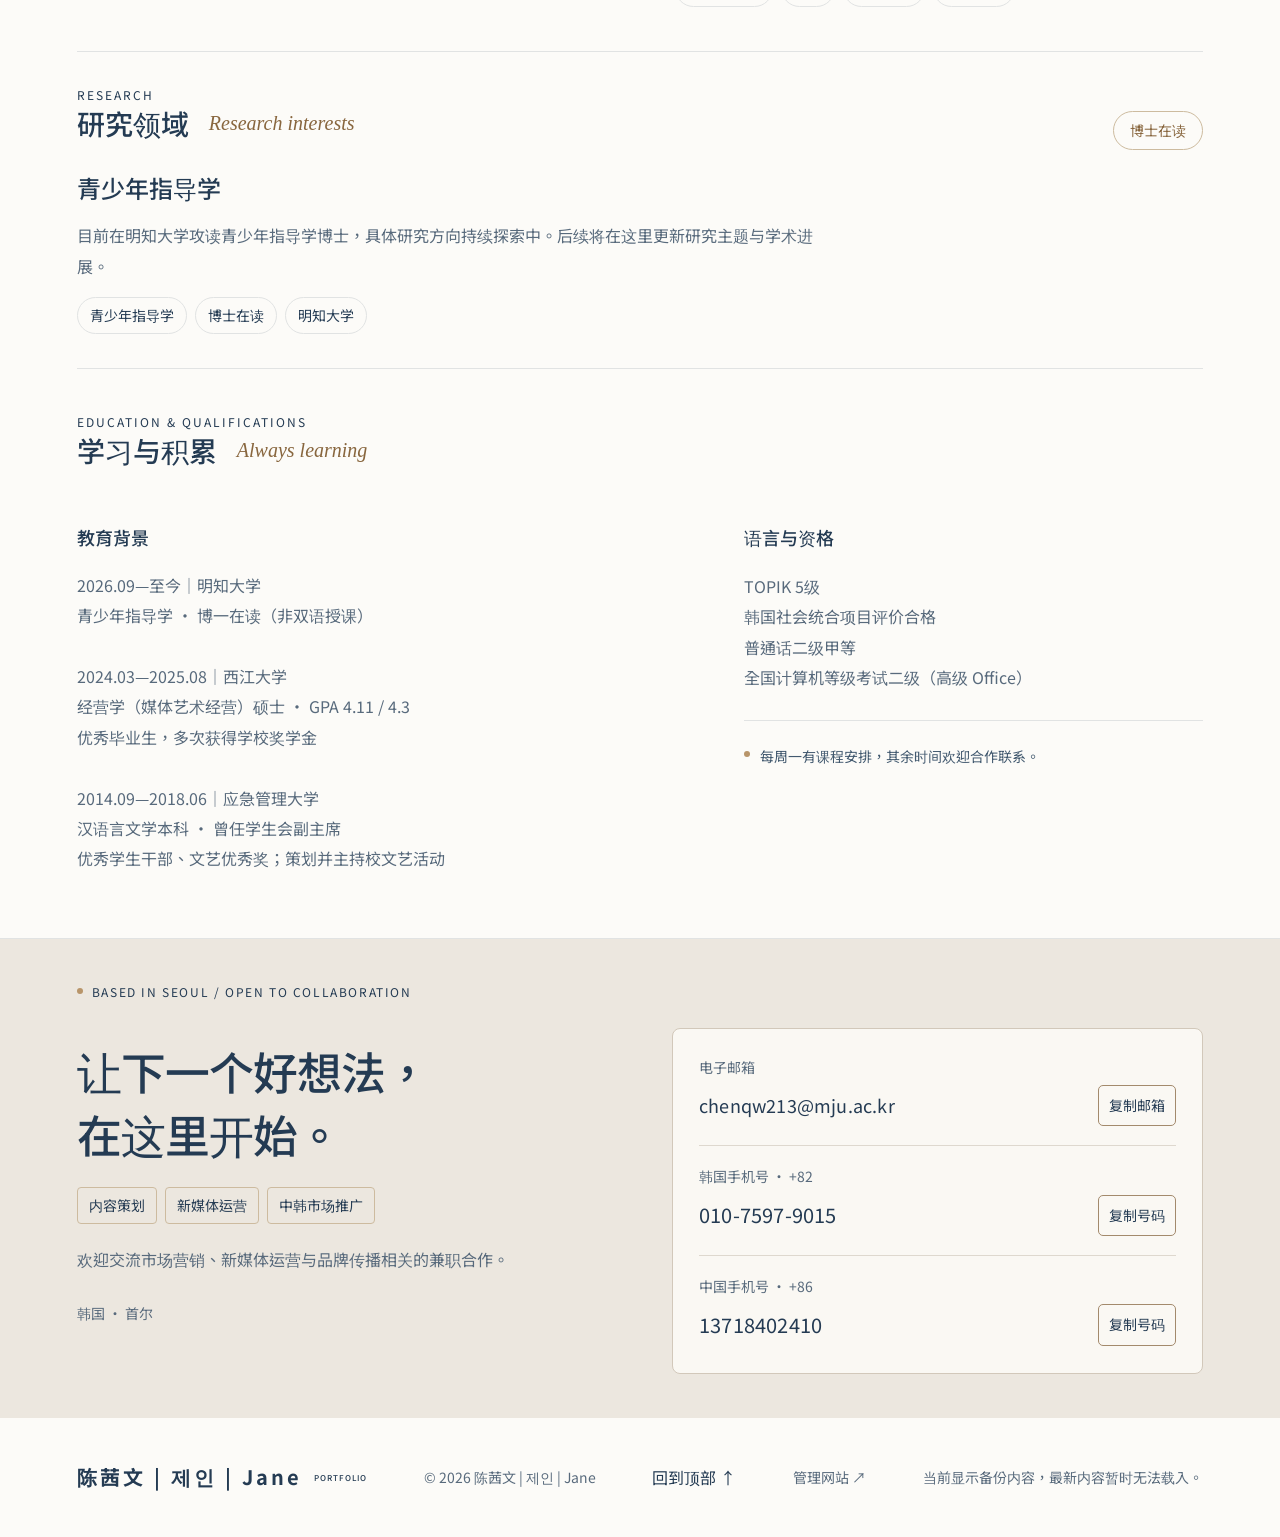
==== commit a53dde05: "Sync latest aesthetic social media work and platform skills" ====
--- a/docs/index.html
+++ b/docs/index.html
@@ -1,14 +1,18 @@
 <!doctype html><html lang="zh-Hans"><head><meta charset="utf-8"><meta name="viewport" content="width=device-width,initial-scale=1"><meta name="description" content="陈茜文｜市场营销、新媒体运营与品牌传播。中韩市场经验、内容策划、短视频运营与项目执行。"><meta name="theme-color" content="#f6f4ef"><title>陈茜文｜市场与新媒体运营</title><link rel="stylesheet" href="style.css"><style>
 .video-section .section-heading{align-items:flex-start;gap:24px}.video-section .section-heading p{font-size:16px;max-width:480px}.video-grid{display:grid;grid-template-columns:repeat(3,minmax(0,1fr));gap:30px 24px}.video-card{display:block;border:1px solid #deded8;background:#fff;border-radius:8px;overflow:hidden;color:#243b53;text-decoration:none;transition:transform .2s,box-shadow .2s}.video-card:hover{transform:translateY(-4px);box-shadow:0 14px 35px #243b5314}.video-card:focus-visible{outline:3px solid #88663e;outline-offset:4px}.video-cover{aspect-ratio:16/9;position:relative;overflow:hidden;background:#e6eaec}.video-cover img{width:100%;height:100%;object-fit:cover;display:block;transition:transform .3s}.video-card:hover img{transform:scale(1.035)}.video-play{position:absolute;right:12px;bottom:12px;border-radius:24px;background:#243b53ed;color:#fff;padding:6px 13px;font-size:14px}.video-card h3{font-size:17px;line-height:1.6;font-weight:600;margin:18px 18px 10px;overflow-wrap:anywhere}.video-meta{display:flex;flex-wrap:wrap;justify-content:space-between;gap:8px;padding:0 18px 20px;font-size:14px;color:#586a7c}.video-profile{display:inline-block;border-bottom:1px solid #88663e;font-size:16px;padding:8px 0;margin-top:24px}.video-nav{white-space:nowrap}@media(max-width:1000px){.video-grid{grid-template-columns:repeat(2,minmax(0,1fr))}}@media(max-width:600px){.video-grid{grid-template-columns:1fr;gap:22px}.video-section .section-heading{display:block}.video-section .section-heading p{margin-top:18px}.video-card h3{font-size:17px}header nav{flex-wrap:wrap;justify-content:center}}
-</style><link rel="stylesheet" href="polish.css?v=copy-20261122"><link rel="stylesheet" href="compact.css?v=profile-20261122"></head>
+</style><link rel="stylesheet" href="polish.css?v=copy-20261122"><link rel="stylesheet" href="compact.css?v=work-20261125"></head>
 <body><header><a class="logo" href="#home" aria-label="陈茜文 首页">陈茜文<span>PORTFOLIO</span></a><nav aria-label="主要导航"><a href="#work">经历 <sup>04</sup></a><a href="#about">关于</a><a href="#research" class="research-nav">研究</a><a href="#contact">聊聊合作 ↗</a><a class="video-nav" href="#videos">视频</a></nav><div class="language-switch" role="group" aria-label="Language / 语言 / 언어"><button type="button" data-lang="zh" lang="zh-Hans" aria-pressed="true">简体中文</button><button type="button" data-lang="ko" lang="ko" aria-pressed="false">한국어</button><button type="button" data-lang="en" lang="en" aria-pressed="false">English</button></div></header>
 <main><section class="hero" id="home"><div class="eyebrow"><span class="dot"></span> MARKETING / CONTENT / COMMUNICATION</div><p class="hero-identity"></p><h1>让内容被看见，<br>让品牌被记住<span class="period">.</span></h1><div class="hero-bottom"><p>市场营销 · 新媒体运营 · 品牌传播<br>连接中韩市场，把洞察变成有影响力的内容。</p><a class="round-link" href="#work" aria-label="探索项目经历">↓</a><span class="hero-index">BASED IN SEOUL<br>OPEN TO PART-TIME WORK</span></div><div class="hero-actions"></div><div class="hero-art" aria-hidden="true"><div class="art-orbit"></div><div class="art-disc"></div><span>ideas into<br>impact.</span><small>CHEN QIANWEN — MARKETING & CONTENT</small></div></section>
 <section class="impact-section" aria-labelledby="impact-heading"><div class="impact-intro"><h2 id="impact-heading"></h2><p></p></div><div class="impact-grid"></div></section><section class="work section" id="work"><div class="section-heading"><h2>经历与成果<span>Experience & impact</span></h2><p>从内容策划，到市场项目落地。<br><small>以下经历与运营数据整理自个人简历。</small></p></div><div class="filters" role="group" aria-label="筛选经历"><button class="active" data-filter="all" aria-pressed="true">全部 <sup>04</sup></button><button data-filter="brand" aria-pressed="false">品牌传播</button><button data-filter="digital" aria-pressed="false">新媒体运营</button><button data-filter="editorial" aria-pressed="false">市场营销</button></div><div class="projects"><p class="empty-projects">正在读取项目经历…</p></div></section>
+<section class="section aesthetic-work" id="aesthetic-work" aria-labelledby="aesthetic-work-title">
+  <div class="aesthetic-work-copy"><p class="eyebrow" id="aesthetic-work-label">工作经历</p><h2 id="aesthetic-work-title">韩国医美社交媒体运营</h2><p id="aesthetic-work-description">我在首尔为韩国医美机构做兼职社交媒体运营，主要面向台湾受众。我的工作包括选题、韩中内容本地化、案例与活动文案、封面制作和留言回复。我会根据 Dcard、Threads、Instagram 等平台的阅读习惯，调整同一份素材的切入点、语气和呈现方式。</p></div>
+  <div class="aesthetic-featured"><h3 id="aesthetic-featured-title">代表作品</h3><img id="aesthetic-featured-image" src="dcard-featured-redacted.png" alt="Dcard 医美版热门帖截图，人物照片已遮挡" width="728" height="640" loading="lazy" decoding="async"></div>
+</section>
 <section class="video-section section" id="videos" aria-labelledby="videos-heading"><div class="section-heading"><h2 id="videos-heading"><span class="heading-main">视频剪辑作品</span><span>Video editing</span></h2><p id="videos-intro">选自我的 B 站「XIXI剪的」合集，包含人物混剪、影视剪辑与活动视频。</p></div><div class="video-grid" id="video-gallery"></div><a class="video-profile" href="https://space.bilibili.com/10719712" target="_blank" rel="noopener noreferrer">查看我的 B 站主页</a></section>
 <section class="about section" id="about"><div class="eyebrow">01 / ABOUT ME</div><div class="about-content"><h2>从用户洞察，<br>到内容落地。</h2><div><p>我是陈茜文，一名拥有中韩市场实务经验的市场与新媒体运营从业者。</p><p>从市场分析、选题策划到内容执行与效果优化，推动内容与品牌项目落地。</p><p class="template-note"></p><div class="skills"></div></div></div></section>
 <section class="research section" id="research" aria-labelledby="research-heading"><div class="eyebrow">02 / RESEARCH</div><div class="section-heading"><h2 id="research-heading"><span class="heading-main">研究领域</span><span>Research interests</span></h2><span class="research-status">博士在读</span></div><div class="research-body"><div class="research-mark" aria-hidden="true"><span>知</span><small>LEARNING / EXPLORING</small></div><div class="research-content"><h3 id="research-area">青少年指导学</h3><p id="research-intro">目前在明知大学攻读青少年指导学博士，具体研究方向持续探索中。</p><div class="skills" id="research-keywords"></div><a id="research-link" target="_blank" rel="noopener noreferrer" hidden></a></div></div></section><section class="education section" id="education"><div class="eyebrow">03 / EDUCATION & QUALIFICATIONS</div><div class="section-heading"><h2>学习与积累<span>Always learning</span></h2></div><div class="education-grid"><div><h3>教育背景</h3><div id="education-content"></div></div><div><h3>语言与资格</h3><div id="qualification-content"></div><div class="availability"><span class="dot"></span><span id="availability"></span></div></div></div></section>
 <section class="contact section" id="contact"><div class="eyebrow"><span class="dot"></span> BASED IN SEOUL / OPEN TO COLLABORATION</div><h2>让下一个想法，<br>走得<span class="serif">更远。</span><span class="contact-arrow">↗</span></h2><div class="contact-bottom"><p>欢迎交流市场营销、新媒体运营与品牌传播相关的兼职合作。</p><button id="contact-button">联系我 <span>↗</span></button></div><div id="contact-info" hidden></div></section></main>
 <footer><a class="logo" href="#home">陈茜文<span>PORTFOLIO</span></a><p>© <span id="year">2026</span> 陈茜文</p><a href="#home">回到顶部 ↑</a><a id="admin-link" class="admin-link" href="admin/">管理网站</a></footer>
-<dialog id="project-dialog"><button class="close" aria-label="关闭经历详情">✕</button><div class="eyebrow">EXPERIENCE / 项目与工作经历</div><h2 id="dialog-title"></h2><p id="dialog-description"></p><dl id="dialog-details"></dl><div class="dialog-note"></div></dialog><script src="ui-i18n.js"></script><script src="compact.js?v=profile-20261122"></script><script src="polish.js?v=compact-20261122"></script><script src="script.js?v=compact-20261122"></script></body></html>
+<dialog id="project-dialog"><button class="close" aria-label="关闭经历详情">✕</button><div class="eyebrow">EXPERIENCE / 项目与工作经历</div><h2 id="dialog-title"></h2><p id="dialog-description"></p><dl id="dialog-details"></dl><div class="dialog-note"></div></dialog><script src="ui-i18n.js"></script><script src="compact.js?v=profile-20261122"></script><script src="polish.js?v=compact-20261122"></script><script src="script.js?v=skills-20261125"></script></body></html>
 
 
--- a/docs/compact.css
+++ b/docs/compact.css
@@ -12,3 +12,12 @@
 
 /* Profile and education stay fully visible on the home page. */
 .about p:nth-of-type(2){display:block}.education{display:block}.about .skills span{display:inline-block}.about h2{font-size:38px}@media(max-width:700px){.about h2{font-size:28px;line-height:1.5;margin:0 0 20px}.about .eyebrow{display:flex;margin-bottom:18px}.about-content{display:block}.about p{font-size:16px;line-height:1.9}.about .skills{gap:7px;margin-top:20px}.about .skills span{font-size:13px;padding:6px 10px}.education-grid{grid-template-columns:1fr;gap:26px;margin-top:18px}.education-grid h3{font-size:18px}#education-content,#qualification-content{font-size:16px;line-height:1.9}}
+
+/* Current work experience and its image-only portfolio sample. */
+.aesthetic-work{display:grid;grid-template-columns:minmax(0,1fr) minmax(0,1fr);align-items:start;gap:clamp(24px,5vw,76px);border-top:1px solid #deded8}
+.aesthetic-work-copy .eyebrow{margin:0 0 14px}
+.aesthetic-work h2{font-size:clamp(1.65rem,3vw,2.9rem);line-height:1.2;margin:0 0 18px;overflow-wrap:anywhere}
+.aesthetic-work-copy #aesthetic-work-description{font-size:1rem;line-height:1.8;margin:0;max-width:56ch}
+.aesthetic-featured h3{font-size:1.125rem;margin:0 0 12px}
+.aesthetic-featured img{display:block;width:100%;height:auto;border:1px solid #deded8;border-radius:8px;box-sizing:border-box}
+@media(max-width:700px){.aesthetic-work{grid-template-columns:1fr;gap:24px}}
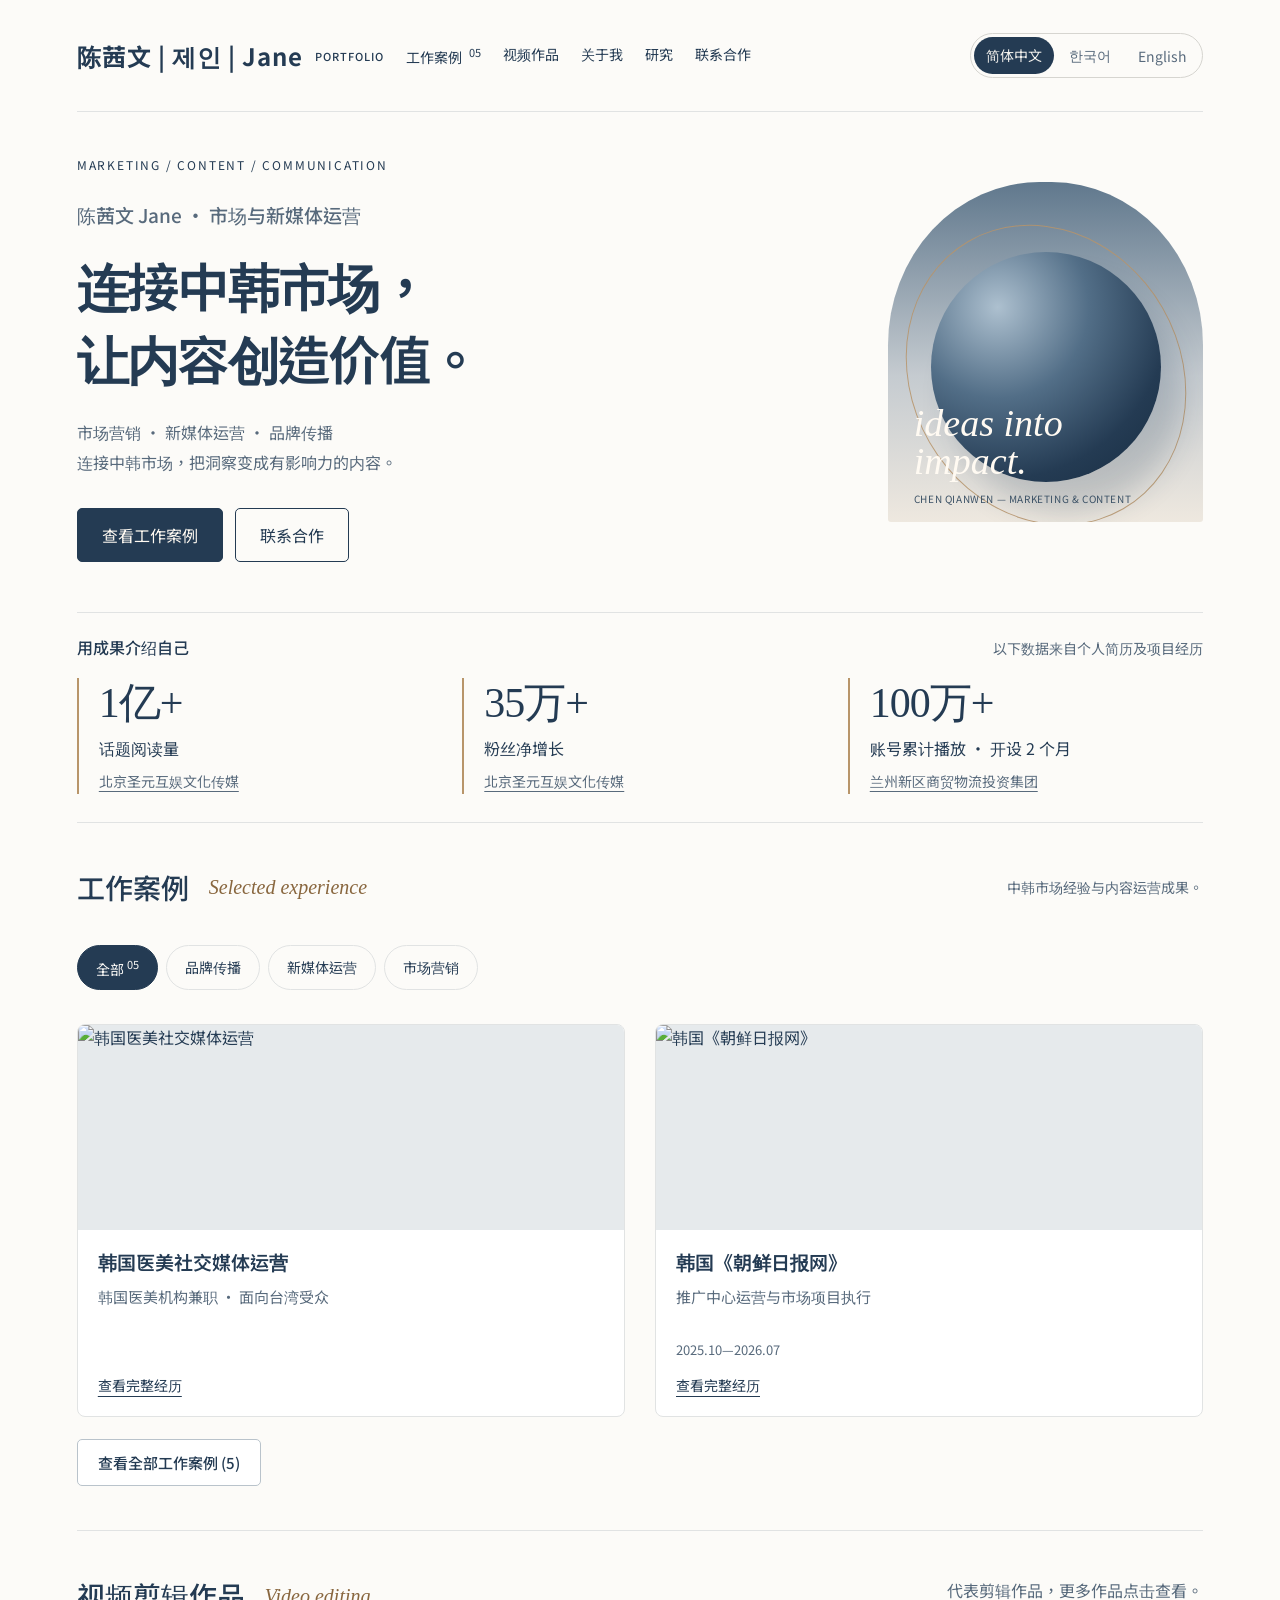
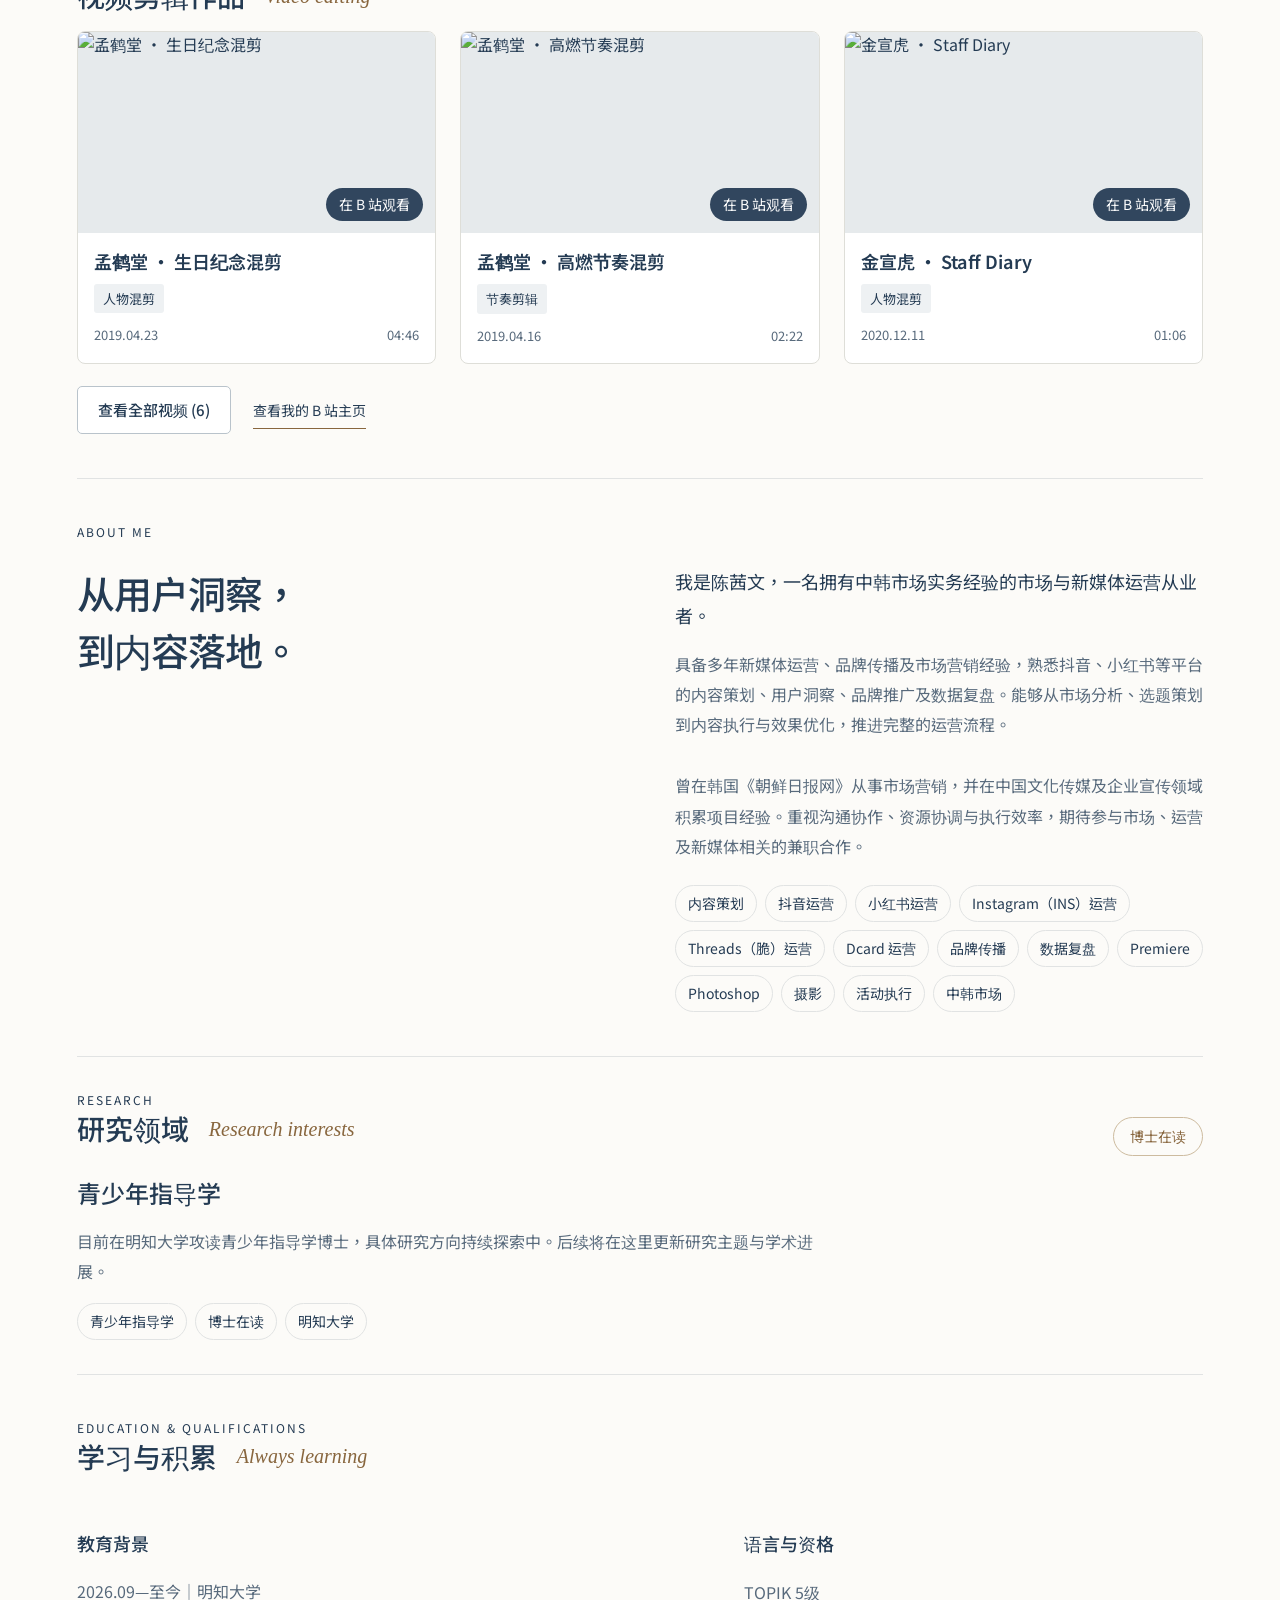
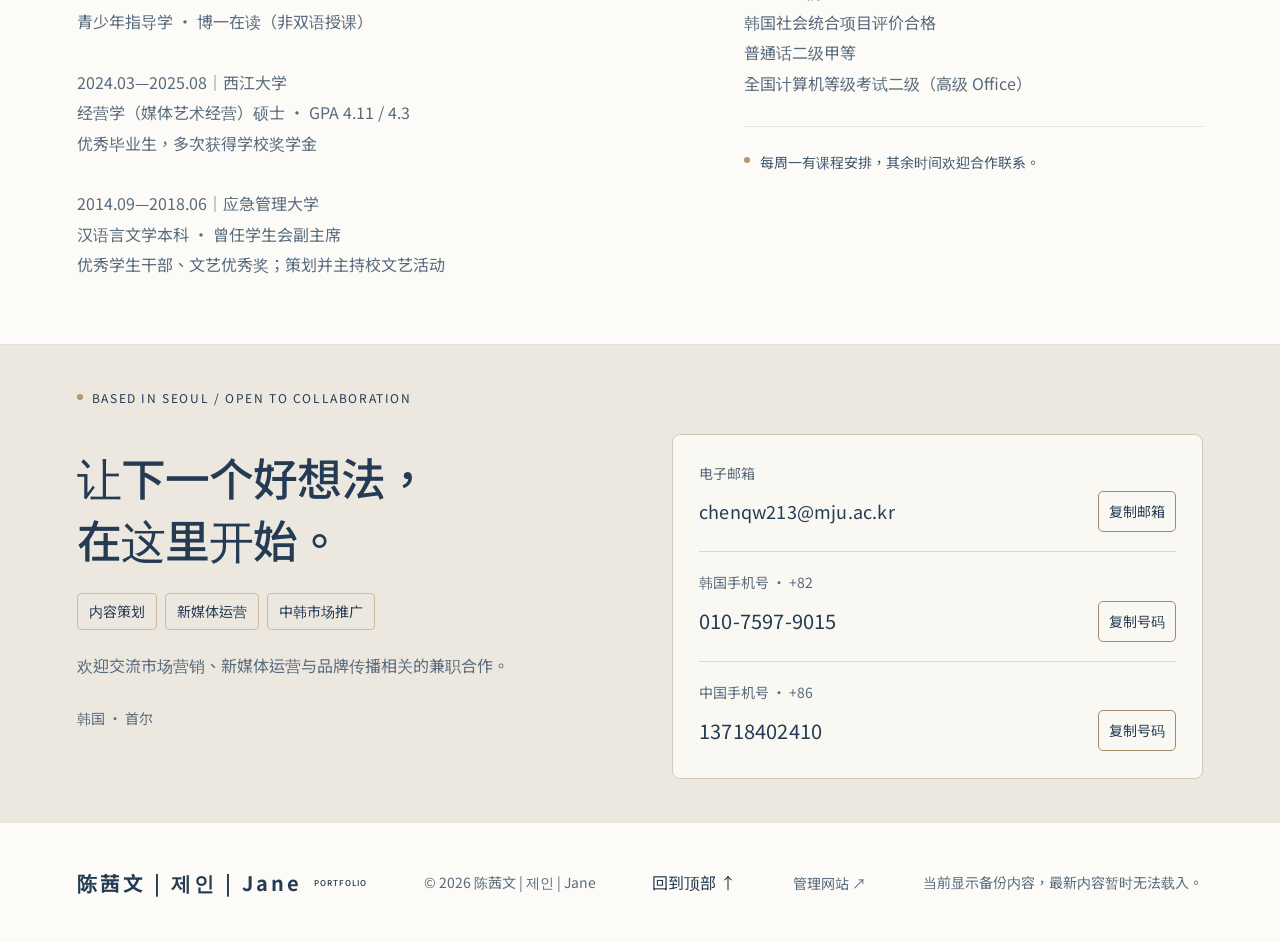
==== commit 62d65517: "Integrate aesthetic clinic work into social media cases" ====
--- a/docs/index.html
+++ b/docs/index.html
@@ -1,18 +1,14 @@
 <!doctype html><html lang="zh-Hans"><head><meta charset="utf-8"><meta name="viewport" content="width=device-width,initial-scale=1"><meta name="description" content="陈茜文｜市场营销、新媒体运营与品牌传播。中韩市场经验、内容策划、短视频运营与项目执行。"><meta name="theme-color" content="#f6f4ef"><title>陈茜文｜市场与新媒体运营</title><link rel="stylesheet" href="style.css"><style>
 .video-section .section-heading{align-items:flex-start;gap:24px}.video-section .section-heading p{font-size:16px;max-width:480px}.video-grid{display:grid;grid-template-columns:repeat(3,minmax(0,1fr));gap:30px 24px}.video-card{display:block;border:1px solid #deded8;background:#fff;border-radius:8px;overflow:hidden;color:#243b53;text-decoration:none;transition:transform .2s,box-shadow .2s}.video-card:hover{transform:translateY(-4px);box-shadow:0 14px 35px #243b5314}.video-card:focus-visible{outline:3px solid #88663e;outline-offset:4px}.video-cover{aspect-ratio:16/9;position:relative;overflow:hidden;background:#e6eaec}.video-cover img{width:100%;height:100%;object-fit:cover;display:block;transition:transform .3s}.video-card:hover img{transform:scale(1.035)}.video-play{position:absolute;right:12px;bottom:12px;border-radius:24px;background:#243b53ed;color:#fff;padding:6px 13px;font-size:14px}.video-card h3{font-size:17px;line-height:1.6;font-weight:600;margin:18px 18px 10px;overflow-wrap:anywhere}.video-meta{display:flex;flex-wrap:wrap;justify-content:space-between;gap:8px;padding:0 18px 20px;font-size:14px;color:#586a7c}.video-profile{display:inline-block;border-bottom:1px solid #88663e;font-size:16px;padding:8px 0;margin-top:24px}.video-nav{white-space:nowrap}@media(max-width:1000px){.video-grid{grid-template-columns:repeat(2,minmax(0,1fr))}}@media(max-width:600px){.video-grid{grid-template-columns:1fr;gap:22px}.video-section .section-heading{display:block}.video-section .section-heading p{margin-top:18px}.video-card h3{font-size:17px}header nav{flex-wrap:wrap;justify-content:center}}
-</style><link rel="stylesheet" href="polish.css?v=copy-20261122"><link rel="stylesheet" href="compact.css?v=work-20261125"></head>
+</style><link rel="stylesheet" href="polish.css?v=copy-20261122"><link rel="stylesheet" href="compact.css?v=case-20261125"></head>
 <body><header><a class="logo" href="#home" aria-label="陈茜文 首页">陈茜文<span>PORTFOLIO</span></a><nav aria-label="主要导航"><a href="#work">经历 <sup>04</sup></a><a href="#about">关于</a><a href="#research" class="research-nav">研究</a><a href="#contact">聊聊合作 ↗</a><a class="video-nav" href="#videos">视频</a></nav><div class="language-switch" role="group" aria-label="Language / 语言 / 언어"><button type="button" data-lang="zh" lang="zh-Hans" aria-pressed="true">简体中文</button><button type="button" data-lang="ko" lang="ko" aria-pressed="false">한국어</button><button type="button" data-lang="en" lang="en" aria-pressed="false">English</button></div></header>
 <main><section class="hero" id="home"><div class="eyebrow"><span class="dot"></span> MARKETING / CONTENT / COMMUNICATION</div><p class="hero-identity"></p><h1>让内容被看见，<br>让品牌被记住<span class="period">.</span></h1><div class="hero-bottom"><p>市场营销 · 新媒体运营 · 品牌传播<br>连接中韩市场，把洞察变成有影响力的内容。</p><a class="round-link" href="#work" aria-label="探索项目经历">↓</a><span class="hero-index">BASED IN SEOUL<br>OPEN TO PART-TIME WORK</span></div><div class="hero-actions"></div><div class="hero-art" aria-hidden="true"><div class="art-orbit"></div><div class="art-disc"></div><span>ideas into<br>impact.</span><small>CHEN QIANWEN — MARKETING & CONTENT</small></div></section>
 <section class="impact-section" aria-labelledby="impact-heading"><div class="impact-intro"><h2 id="impact-heading"></h2><p></p></div><div class="impact-grid"></div></section><section class="work section" id="work"><div class="section-heading"><h2>经历与成果<span>Experience & impact</span></h2><p>从内容策划，到市场项目落地。<br><small>以下经历与运营数据整理自个人简历。</small></p></div><div class="filters" role="group" aria-label="筛选经历"><button class="active" data-filter="all" aria-pressed="true">全部 <sup>04</sup></button><button data-filter="brand" aria-pressed="false">品牌传播</button><button data-filter="digital" aria-pressed="false">新媒体运营</button><button data-filter="editorial" aria-pressed="false">市场营销</button></div><div class="projects"><p class="empty-projects">正在读取项目经历…</p></div></section>
-<section class="section aesthetic-work" id="aesthetic-work" aria-labelledby="aesthetic-work-title">
-  <div class="aesthetic-work-copy"><p class="eyebrow" id="aesthetic-work-label">工作经历</p><h2 id="aesthetic-work-title">韩国医美社交媒体运营</h2><p id="aesthetic-work-description">我在首尔为韩国医美机构做兼职社交媒体运营，主要面向台湾受众。我的工作包括选题、韩中内容本地化、案例与活动文案、封面制作和留言回复。我会根据 Dcard、Threads、Instagram 等平台的阅读习惯，调整同一份素材的切入点、语气和呈现方式。</p></div>
-  <div class="aesthetic-featured"><h3 id="aesthetic-featured-title">代表作品</h3><img id="aesthetic-featured-image" src="dcard-featured-redacted.png" alt="Dcard 医美版热门帖截图，人物照片已遮挡" width="728" height="640" loading="lazy" decoding="async"></div>
-</section>
 <section class="video-section section" id="videos" aria-labelledby="videos-heading"><div class="section-heading"><h2 id="videos-heading"><span class="heading-main">视频剪辑作品</span><span>Video editing</span></h2><p id="videos-intro">选自我的 B 站「XIXI剪的」合集，包含人物混剪、影视剪辑与活动视频。</p></div><div class="video-grid" id="video-gallery"></div><a class="video-profile" href="https://space.bilibili.com/10719712" target="_blank" rel="noopener noreferrer">查看我的 B 站主页</a></section>
 <section class="about section" id="about"><div class="eyebrow">01 / ABOUT ME</div><div class="about-content"><h2>从用户洞察，<br>到内容落地。</h2><div><p>我是陈茜文，一名拥有中韩市场实务经验的市场与新媒体运营从业者。</p><p>从市场分析、选题策划到内容执行与效果优化，推动内容与品牌项目落地。</p><p class="template-note"></p><div class="skills"></div></div></div></section>
 <section class="research section" id="research" aria-labelledby="research-heading"><div class="eyebrow">02 / RESEARCH</div><div class="section-heading"><h2 id="research-heading"><span class="heading-main">研究领域</span><span>Research interests</span></h2><span class="research-status">博士在读</span></div><div class="research-body"><div class="research-mark" aria-hidden="true"><span>知</span><small>LEARNING / EXPLORING</small></div><div class="research-content"><h3 id="research-area">青少年指导学</h3><p id="research-intro">目前在明知大学攻读青少年指导学博士，具体研究方向持续探索中。</p><div class="skills" id="research-keywords"></div><a id="research-link" target="_blank" rel="noopener noreferrer" hidden></a></div></div></section><section class="education section" id="education"><div class="eyebrow">03 / EDUCATION & QUALIFICATIONS</div><div class="section-heading"><h2>学习与积累<span>Always learning</span></h2></div><div class="education-grid"><div><h3>教育背景</h3><div id="education-content"></div></div><div><h3>语言与资格</h3><div id="qualification-content"></div><div class="availability"><span class="dot"></span><span id="availability"></span></div></div></div></section>
 <section class="contact section" id="contact"><div class="eyebrow"><span class="dot"></span> BASED IN SEOUL / OPEN TO COLLABORATION</div><h2>让下一个想法，<br>走得<span class="serif">更远。</span><span class="contact-arrow">↗</span></h2><div class="contact-bottom"><p>欢迎交流市场营销、新媒体运营与品牌传播相关的兼职合作。</p><button id="contact-button">联系我 <span>↗</span></button></div><div id="contact-info" hidden></div></section></main>
 <footer><a class="logo" href="#home">陈茜文<span>PORTFOLIO</span></a><p>© <span id="year">2026</span> 陈茜文</p><a href="#home">回到顶部 ↑</a><a id="admin-link" class="admin-link" href="admin/">管理网站</a></footer>
-<dialog id="project-dialog"><button class="close" aria-label="关闭经历详情">✕</button><div class="eyebrow">EXPERIENCE / 项目与工作经历</div><h2 id="dialog-title"></h2><p id="dialog-description"></p><dl id="dialog-details"></dl><div class="dialog-note"></div></dialog><script src="ui-i18n.js"></script><script src="compact.js?v=profile-20261122"></script><script src="polish.js?v=compact-20261122"></script><script src="script.js?v=skills-20261125"></script></body></html>
+<dialog id="project-dialog"><button class="close" aria-label="关闭经历详情">✕</button><div class="eyebrow">EXPERIENCE / 项目与工作经历</div><h2 id="dialog-title"></h2><p id="dialog-description"></p><dl id="dialog-details"></dl><div class="dialog-note"></div></dialog><script src="ui-i18n.js"></script><script src="compact.js?v=profile-20261122"></script><script src="polish.js?v=compact-20261122"></script><script src="script.js?v=case-20261125"></script></body></html>
 
 
--- a/docs/compact.css
+++ b/docs/compact.css
@@ -13,11 +13,6 @@
 /* Profile and education stay fully visible on the home page. */
 .about p:nth-of-type(2){display:block}.education{display:block}.about .skills span{display:inline-block}.about h2{font-size:38px}@media(max-width:700px){.about h2{font-size:28px;line-height:1.5;margin:0 0 20px}.about .eyebrow{display:flex;margin-bottom:18px}.about-content{display:block}.about p{font-size:16px;line-height:1.9}.about .skills{gap:7px;margin-top:20px}.about .skills span{font-size:13px;padding:6px 10px}.education-grid{grid-template-columns:1fr;gap:26px;margin-top:18px}.education-grid h3{font-size:18px}#education-content,#qualification-content{font-size:16px;line-height:1.9}}
 
-/* Current work experience and its image-only portfolio sample. */
-.aesthetic-work{display:grid;grid-template-columns:minmax(0,1fr) minmax(0,1fr);align-items:start;gap:clamp(24px,5vw,76px);border-top:1px solid #deded8}
-.aesthetic-work-copy .eyebrow{margin:0 0 14px}
-.aesthetic-work h2{font-size:clamp(1.65rem,3vw,2.9rem);line-height:1.2;margin:0 0 18px;overflow-wrap:anywhere}
-.aesthetic-work-copy #aesthetic-work-description{font-size:1rem;line-height:1.8;margin:0;max-width:56ch}
-.aesthetic-featured h3{font-size:1.125rem;margin:0 0 12px}
-.aesthetic-featured img{display:block;width:100%;height:auto;border:1px solid #deded8;border-radius:8px;box-sizing:border-box}
-@media(max-width:700px){.aesthetic-work{grid-template-columns:1fr;gap:24px}}
+/* The existing clinic sample now belongs to the digital case collection. */
+#case-aesthetic-social-media .project-art img{object-position:top}
+#project-dialog[data-project-id="aesthetic-social-media"] .dialog-image{max-height:none;height:auto;object-fit:contain}
